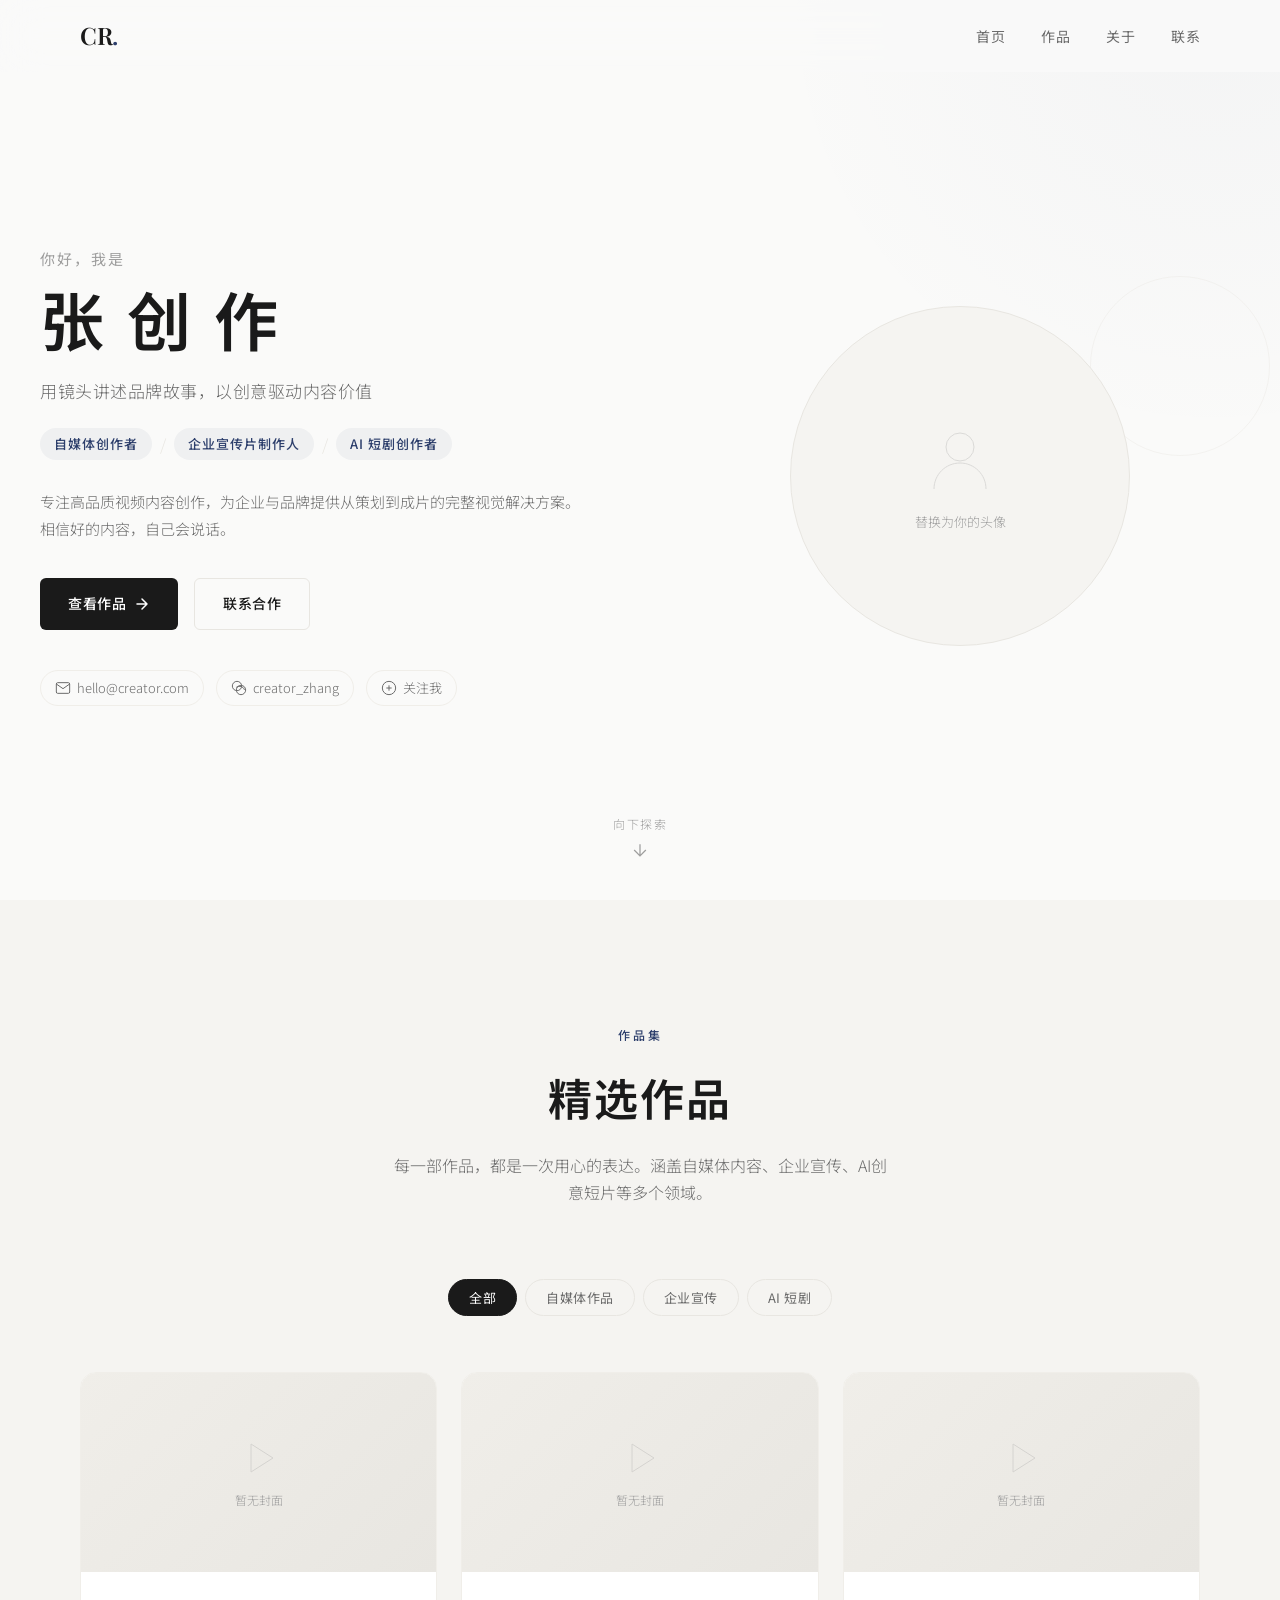
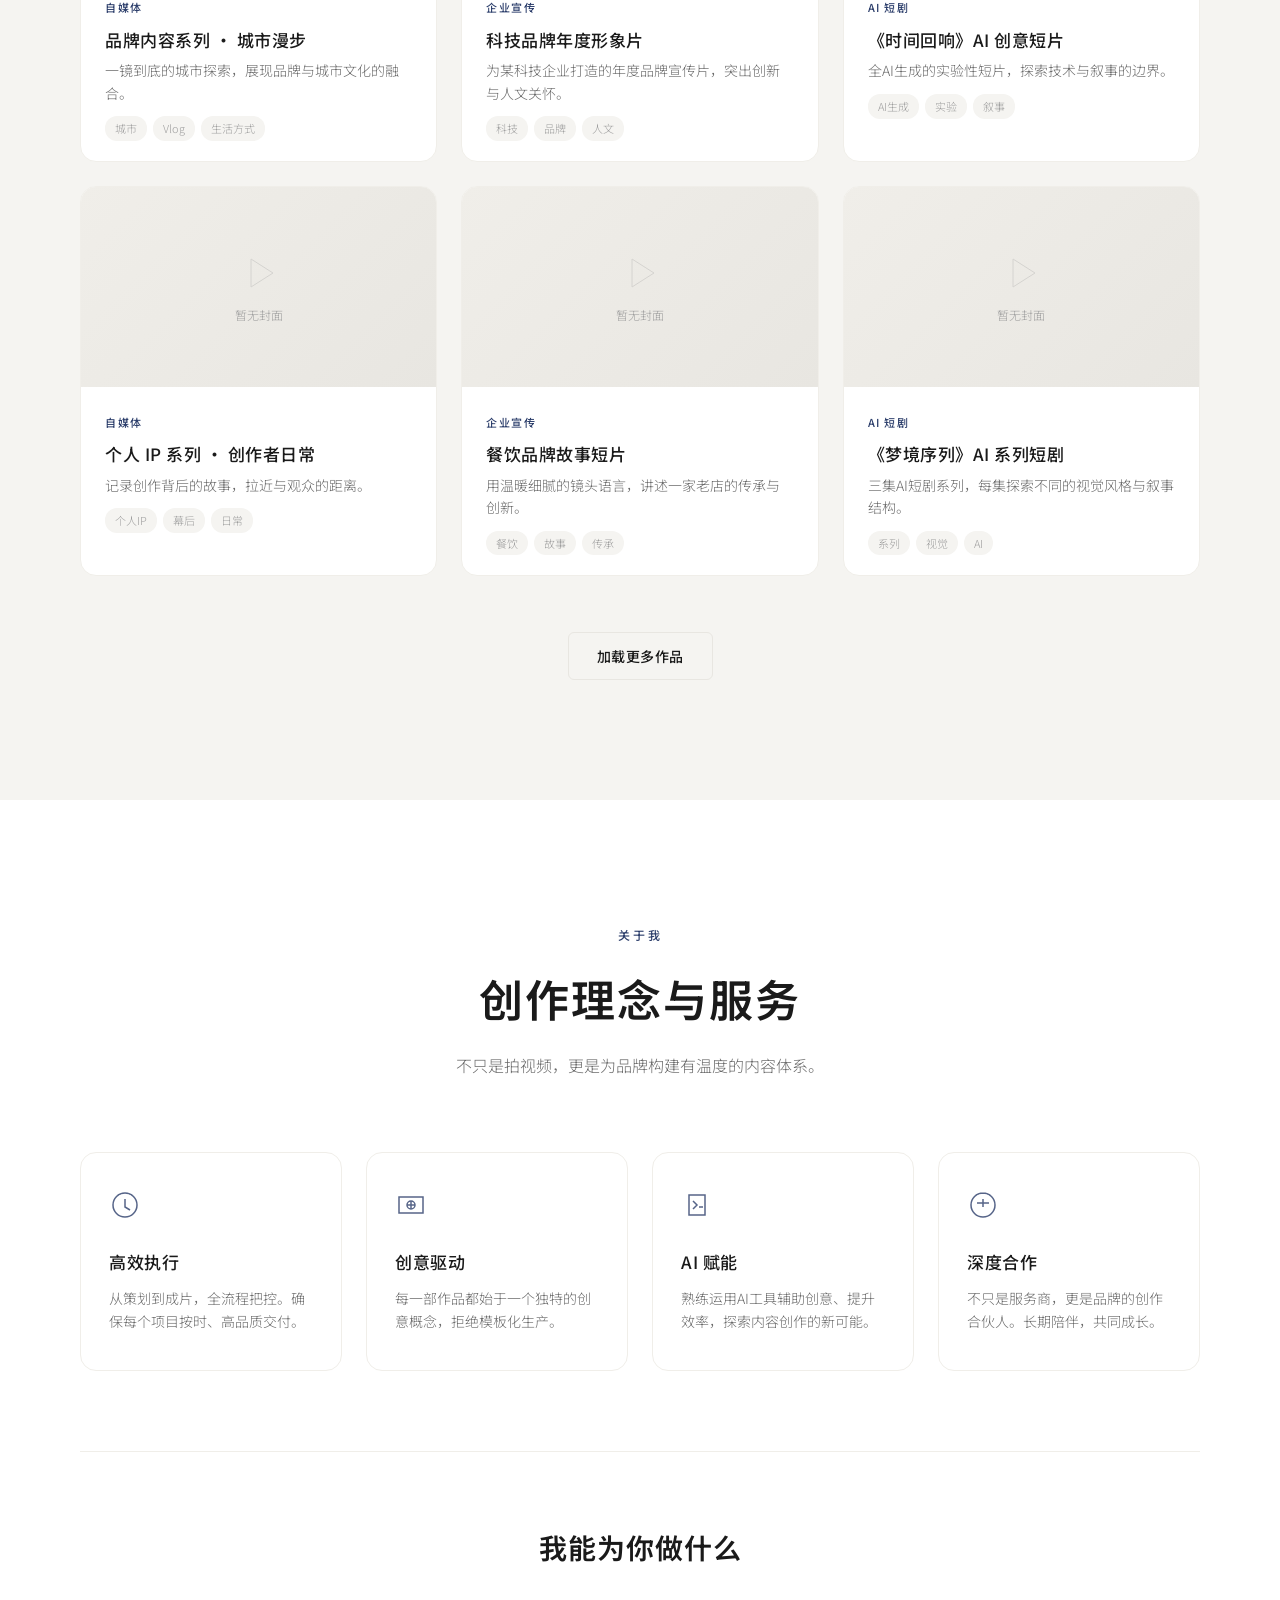
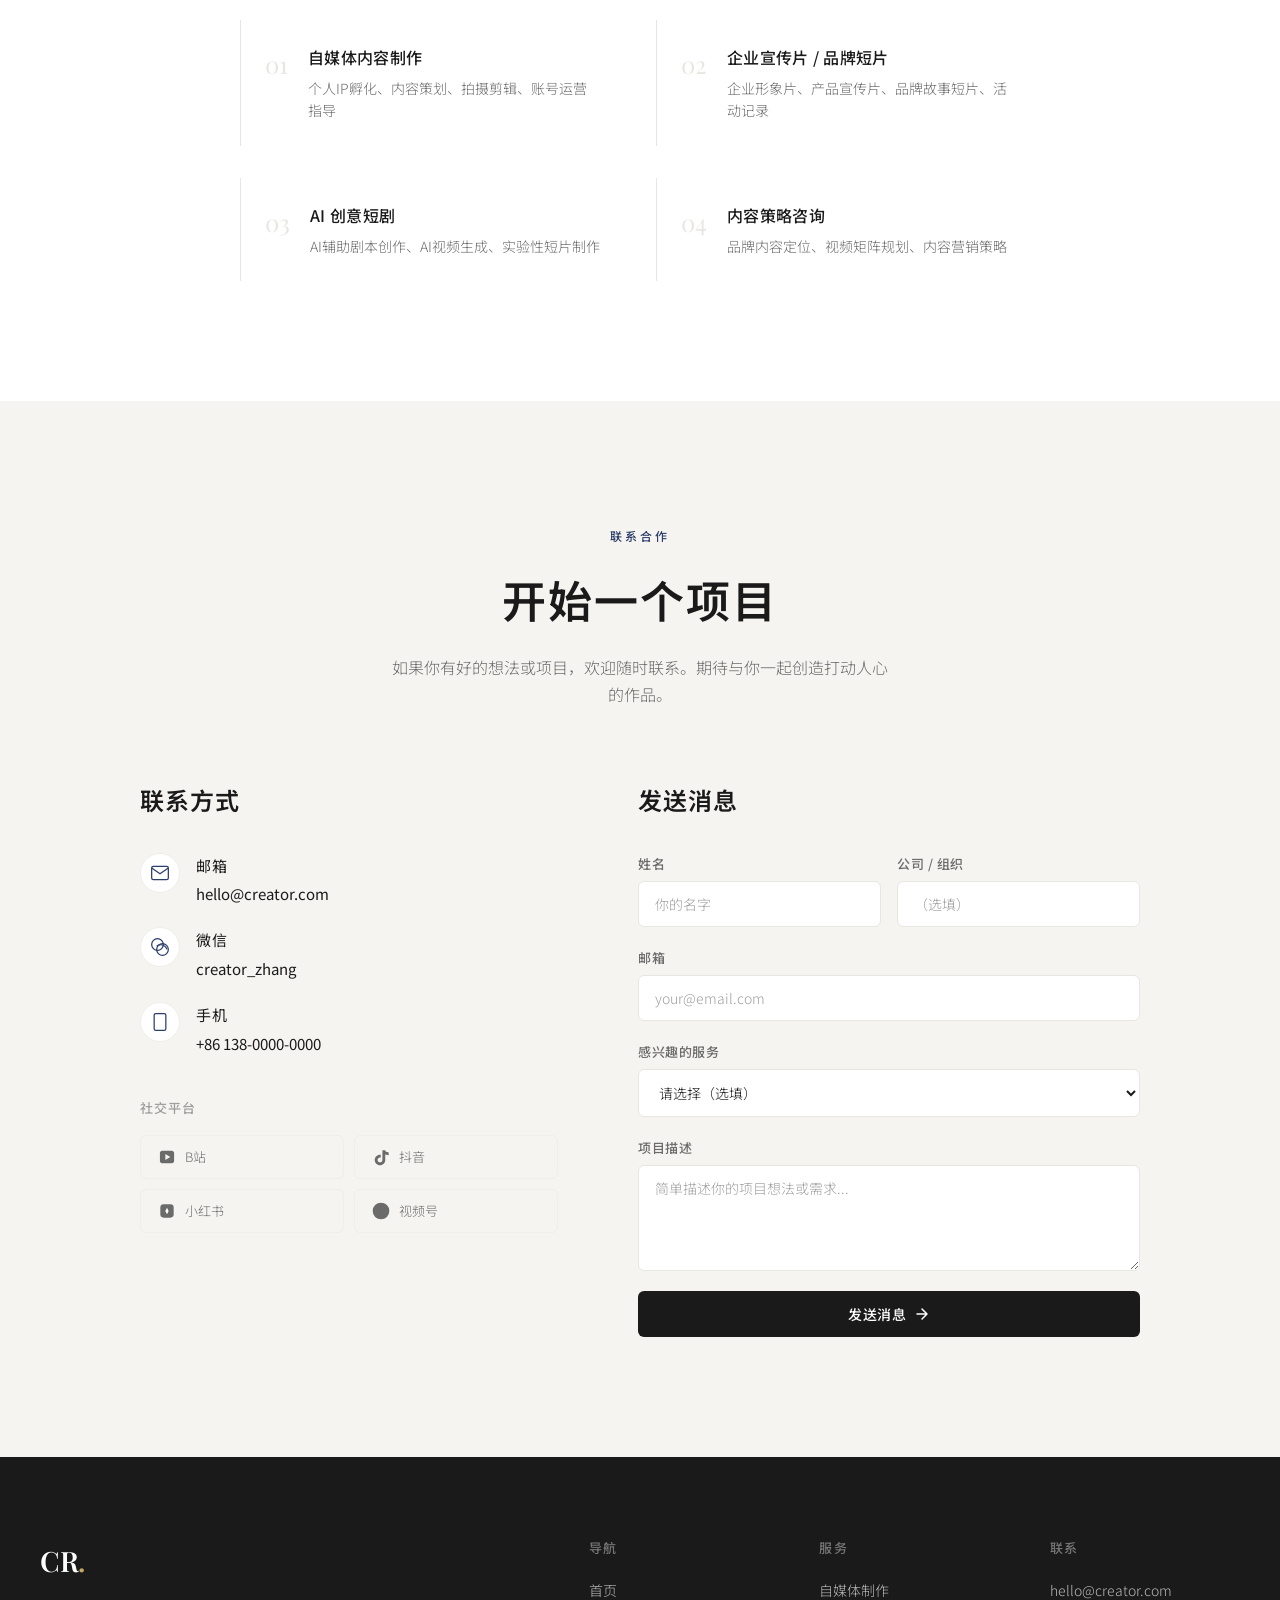
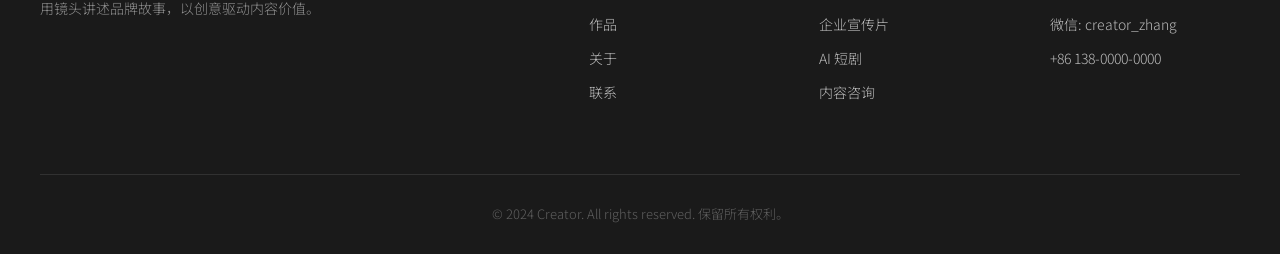
==== index.html @ 171629dc "🎬 个人作品展示网站 - 初始版本" ====
<!DOCTYPE html>
<html lang="zh-CN">
<head>
    <meta charset="UTF-8">
    <meta name="viewport" content="width=device-width, initial-scale=1.0">
    <meta name="description" content="个人作品展示 - 自媒体创作者 | 视频内容制作人 | AI短剧创作者">
    <title>创作者 | 个人作品集</title>
    <link rel="stylesheet" href="styles.css">
    <link rel="preconnect" href="https://fonts.googleapis.com">
    <link rel="preconnect" href="https://fonts.gstatic.com" crossorigin>
    <link href="https://fonts.googleapis.com/css2?family=Noto+Sans+SC:wght@300;400;500;700&family=Playfair+Display:ital,wght@0,400;0,600;1,400&display=swap" rel="stylesheet">
</head>
<body>
    <!-- 导航栏 -->
    <nav class="nav" id="nav">
        <div class="nav-container">
            <a href="#home" class="nav-logo">CR<span class="nav-logo-dot">.</span></a>
            <ul class="nav-links">
                <li><a href="#home" class="nav-link">首页</a></li>
                <li><a href="#works" class="nav-link">作品</a></li>
                <li><a href="#about" class="nav-link">关于</a></li>
                <li><a href="#contact" class="nav-link">联系</a></li>
            </ul>
            <button class="nav-toggle" id="navToggle" aria-label="菜单">
                <span></span><span></span><span></span>
            </button>
        </div>
    </nav>

    <!-- ========== 1. 首屏 / 个人信息模块 ========== -->
    <section class="hero" id="home">
        <div class="hero-bg"></div>
        <div class="hero-container">
            <div class="hero-content">
                <p class="hero-greeting">你好，我是</p>
                <h1 class="hero-name">张 创 作</h1>
                <p class="hero-tagline">
                    用镜头讲述品牌故事，以创意驱动内容价值
                </p>
                <div class="hero-roles">
                    <span class="hero-role">自媒体创作者</span>
                    <span class="hero-role-divider">/</span>
                    <span class="hero-role">企业宣传片制作人</span>
                    <span class="hero-role-divider">/</span>
                    <span class="hero-role">AI 短剧创作者</span>
                </div>
                <p class="hero-bio">
                    专注高品质视频内容创作，为企业与品牌提供从策划到成片的完整视觉解决方案。<br>
                    相信好的内容，自己会说话。
                </p>
                <div class="hero-actions">
                    <a href="#works" class="btn btn-primary">
                        查看作品
                        <svg class="btn-arrow" width="16" height="16" viewBox="0 0 16 16" fill="none">
                            <path d="M8 3l5 5-5 5M3 8h10" stroke="currentColor" stroke-width="1.5" stroke-linecap="round" stroke-linejoin="round"/>
                        </svg>
                    </a>
                    <a href="#contact" class="btn btn-outline">联系合作</a>
                </div>
                <!-- 快速联系方式 -->
                <div class="hero-contact-quick">
                    <a href="mailto:hello@creator.com" class="contact-chip" title="邮箱">
                        <svg width="16" height="16" viewBox="0 0 24 24" fill="none" stroke="currentColor" stroke-width="1.5"><rect x="2" y="4" width="20" height="16" rx="2"/><path d="M2 6l10 7 10-7"/></svg>
                        hello@creator.com
                    </a>
                    <a href="#" class="contact-chip" title="微信" onclick="return false;">
                        <svg width="16" height="16" viewBox="0 0 24 24" fill="none" stroke="currentColor" stroke-width="1.5"><path d="M8 10.9c3.4-2.3 7.8-1.9 10.6 1 .8.8 1.3 1.8 1.6 2.9"/><circle cx="9" cy="9" r="7"/><circle cx="15" cy="15" r="7"/><path d="M12 6v.01M6 12v.01M12 18v.01"/></svg>
                        creator_zhang
                    </a>
                    <a href="#" class="contact-chip" title="社交平台">
                        <svg width="16" height="16" viewBox="0 0 24 24" fill="none" stroke="currentColor" stroke-width="1.5"><circle cx="12" cy="12" r="10"/><path d="M8 12h8M12 8v8"/></svg>
                        关注我
                    </a>
                </div>
            </div>
            <!-- 头像/形象展示 -->
            <div class="hero-visual">
                <div class="hero-avatar-frame">
                    <div class="hero-avatar-placeholder">
                        <svg width="80" height="80" viewBox="0 0 80 80" fill="none" stroke="currentColor" stroke-width="1" opacity="0.3">
                            <circle cx="40" cy="28" r="14"/>
                            <path d="M14 70c0-14.4 11.6-26 26-26s26 11.6 26 26"/>
                        </svg>
                        <span>替换为你的头像</span>
                    </div>
                </div>
                <div class="hero-accent"></div>
            </div>
        </div>
        <!-- 滚动提示 -->
        <div class="scroll-hint">
            <span>向下探索</span>
            <svg width="20" height="20" viewBox="0 0 24 24" fill="none" stroke="currentColor" stroke-width="1.5">
                <path d="M12 5v14M5 12l7 7 7-7"/>
            </svg>
        </div>
    </section>

    <!-- ========== 2. 作品展示模块 ========== -->
    <section class="works" id="works">
        <div class="section-container">
            <div class="section-header">
                <span class="section-label">作品集</span>
                <h2 class="section-title">精选作品</h2>
                <p class="section-desc">
                    每一部作品，都是一次用心的表达。涵盖自媒体内容、企业宣传、AI创意短片等多个领域。
                </p>
            </div>

            <!-- 分类筛选 -->
            <div class="works-filter">
                <button class="filter-btn active" data-filter="all">全部</button>
                <button class="filter-btn" data-filter="media">自媒体作品</button>
                <button class="filter-btn" data-filter="corporate">企业宣传</button>
                <button class="filter-btn" data-filter="ai">AI 短剧</button>
            </div>

            <!-- 作品网格 - 由 JavaScript 动态渲染 -->
            <div class="works-grid" id="worksGrid">
                <div class="works-loading" id="worksLoading">
                    <p>加载作品中...</p>
                </div>
            </div>

            <!-- 加载更多 -->
            <div class="works-more">
                <button class="btn btn-outline" id="loadMore">加载更多作品</button>
            </div>
        </div>
    </section>

    <!-- ========== 3. 关于我 / 服务能力模块 ========== -->
    <section class="about" id="about">
        <div class="section-container">
            <div class="section-header">
                <span class="section-label">关于我</span>
                <h2 class="section-title">创作理念与服务</h2>
                <p class="section-desc">
                    不只是拍视频，更是为品牌构建有温度的内容体系。
                </p>
            </div>

            <div class="about-grid">
                <!-- 理念卡片 -->
                <div class="about-card">
                    <div class="about-card-icon">
                        <svg width="32" height="32" viewBox="0 0 32 32" fill="none" stroke="currentColor" stroke-width="1.5">
                            <circle cx="16" cy="16" r="12"/>
                            <path d="M16 10v8l5 3"/>
                        </svg>
                    </div>
                    <h3>高效执行</h3>
                    <p>从策划到成片，全流程把控。确保每个项目按时、高品质交付。</p>
                </div>

                <div class="about-card">
                    <div class="about-card-icon">
                        <svg width="32" height="32" viewBox="0 0 32 32" fill="none" stroke="currentColor" stroke-width="1.5">
                            <path d="M4 8h24v16H4z"/>
                            <circle cx="16" cy="16" r="4"/>
                            <path d="M16 12v8M12 16h8"/>
                        </svg>
                    </div>
                    <h3>创意驱动</h3>
                    <p>每一部作品都始于一个独特的创意概念，拒绝模板化生产。</p>
                </div>

                <div class="about-card">
                    <div class="about-card-icon">
                        <svg width="32" height="32" viewBox="0 0 32 32" fill="none" stroke="currentColor" stroke-width="1.5">
                            <path d="M8 6h16v20H8z"/>
                            <path d="M12 12l4 4-4 4M18 18h4"/>
                        </svg>
                    </div>
                    <h3>AI 赋能</h3>
                    <p>熟练运用AI工具辅助创意、提升效率，探索内容创作的新可能。</p>
                </div>

                <div class="about-card">
                    <div class="about-card-icon">
                        <svg width="32" height="32" viewBox="0 0 32 32" fill="none" stroke="currentColor" stroke-width="1.5">
                            <path d="M16 4C9.4 4 4 9.4 4 16s5.4 12 12 12 12-5.4 12-12S22.6 4 16 4z"/>
                            <path d="M16 10v8M10 14h12"/>
                        </svg>
                    </div>
                    <h3>深度合作</h3>
                    <p>不只是服务商，更是品牌的创作合伙人。长期陪伴，共同成长。</p>
                </div>
            </div>

            <!-- 服务项目 -->
            <div class="services">
                <h3 class="services-title">我能为你做什么</h3>
                <div class="services-list">
                    <div class="service-item">
                        <span class="service-num">01</span>
                        <div class="service-content">
                            <h4>自媒体内容制作</h4>
                            <p>个人IP孵化、内容策划、拍摄剪辑、账号运营指导</p>
                        </div>
                    </div>
                    <div class="service-item">
                        <span class="service-num">02</span>
                        <div class="service-content">
                            <h4>企业宣传片 / 品牌短片</h4>
                            <p>企业形象片、产品宣传片、品牌故事短片、活动记录</p>
                        </div>
                    </div>
                    <div class="service-item">
                        <span class="service-num">03</span>
                        <div class="service-content">
                            <h4>AI 创意短剧</h4>
                            <p>AI辅助剧本创作、AI视频生成、实验性短片制作</p>
                        </div>
                    </div>
                    <div class="service-item">
                        <span class="service-num">04</span>
                        <div class="service-content">
                            <h4>内容策略咨询</h4>
                            <p>品牌内容定位、视频矩阵规划、内容营销策略</p>
                        </div>
                    </div>
                </div>
            </div>
        </div>
    </section>

    <!-- ========== 4. 联系与合作模块 ========== -->
    <section class="contact" id="contact">
        <div class="section-container">
            <div class="section-header">
                <span class="section-label">联系合作</span>
                <h2 class="section-title">开始一个项目</h2>
                <p class="section-desc">
                    如果你有好的想法或项目，欢迎随时联系。期待与你一起创造打动人心的作品。
                </p>
            </div>

            <div class="contact-grid">
                <!-- 联系信息 -->
                <div class="contact-info">
                    <h3>联系方式</h3>
                    <div class="contact-list">
                        <div class="contact-item">
                            <div class="contact-item-icon">
                                <svg width="20" height="20" viewBox="0 0 24 24" fill="none" stroke="currentColor" stroke-width="1.5">
                                    <rect x="2" y="4" width="20" height="16" rx="2"/>
                                    <path d="M2 6l10 7 10-7"/>
                                </svg>
                            </div>
                            <div>
                                <span class="contact-item-label">邮箱</span>
                                <a href="mailto:hello@creator.com">hello@creator.com</a>
                            </div>
                        </div>
                        <div class="contact-item">
                            <div class="contact-item-icon">
                                <svg width="20" height="20" viewBox="0 0 24 24" fill="none" stroke="currentColor" stroke-width="1.5">
                                    <path d="M8 10.9c3.4-2.3 7.8-1.9 10.6 1 .8.8 1.3 1.8 1.6 2.9"/>
                                    <circle cx="9" cy="9" r="7"/><circle cx="15" cy="15" r="7"/>
                                    <path d="M12 6v.01M6 12v.01M12 18v.01"/>
                                </svg>
                            </div>
                            <div>
                                <span class="contact-item-label">微信</span>
                                <span>creator_zhang</span>
                            </div>
                        </div>
                        <div class="contact-item">
                            <div class="contact-item-icon">
                                <svg width="20" height="20" viewBox="0 0 24 24" fill="none" stroke="currentColor" stroke-width="1.5">
                                    <rect x="5" y="2" width="14" height="20" rx="2"/>
                                    <path d="M12 18h.01"/>
                                </svg>
                            </div>
                            <div>
                                <span class="contact-item-label">手机</span>
                                <span>+86 138-0000-0000</span>
                            </div>
                        </div>
                    </div>

                    <!-- 社交媒体 -->
                    <div class="social-links">
                        <h4>社交平台</h4>
                        <div class="social-grid">
                            <a href="#" class="social-link" title="B站">
                                <svg width="20" height="20" viewBox="0 0 24 24" fill="currentColor"><path d="M17.8 4.5c1.5 0 2.7 1.2 2.7 2.7v9.6c0 1.5-1.2 2.7-2.7 2.7H6.2c-1.5 0-2.7-1.2-2.7-2.7V7.2c0-1.5 1.2-2.7 2.7-2.7h11.6zM10 8.5v7l6-3.5-6-3.5z"/></svg>
                                B站
                            </a>
                            <a href="#" class="social-link" title="抖音">
                                <svg width="20" height="20" viewBox="0 0 24 24" fill="currentColor"><path d="M19.6 6.1c-1.3 0-2.4-1-2.6-2.3h-3.3v11.7c0 1.6-1.3 2.9-2.9 2.9s-2.9-1.3-2.9-2.9 1.3-2.9 2.9-2.9c.3 0 .6 0 .9.1v-3.4c-.3 0-.6-.1-.9-.1-3.5 0-6.3 2.8-6.3 6.3s2.8 6.3 6.3 6.3 6.3-2.8 6.3-6.3V8.6c1.2.8 2.6 1.3 4.1 1.3V6.7c-.6 0-1.1-.2-1.6-.6z"/></svg>
                                抖音
                            </a>
                            <a href="#" class="social-link" title="小红书">
                                <svg width="20" height="20" viewBox="0 0 24 24" fill="currentColor"><rect x="4" y="4" width="16" height="16" rx="4"/><path d="M12 8l2 4-2 4-2-4z" fill="white"/></svg>
                                小红书
                            </a>
                            <a href="#" class="social-link" title="视频号">
                                <svg width="20" height="20" viewBox="0 0 24 24" fill="currentColor"><circle cx="12" cy="12" r="10"/><polygon points="10,8 16,12 10,16"/></svg>
                                视频号
                            </a>
                        </div>
                    </div>
                </div>

                <!-- 联系表单 -->
                <div class="contact-form-wrapper">
                    <h3>发送消息</h3>
                    <form class="contact-form" id="contactForm">
                        <div class="form-row">
                            <div class="form-group">
                                <label for="name">姓名</label>
                                <input type="text" id="name" placeholder="你的名字" required>
                            </div>
                            <div class="form-group">
                                <label for="company">公司 / 组织</label>
                                <input type="text" id="company" placeholder="（选填）">
                            </div>
                        </div>
                        <div class="form-group">
                            <label for="email">邮箱</label>
                            <input type="email" id="email" placeholder="your@email.com" required>
                        </div>
                        <div class="form-group">
                            <label for="service">感兴趣的服务</label>
                            <select id="service">
                                <option value="">请选择（选填）</option>
                                <option value="media">自媒体内容制作</option>
                                <option value="corporate">企业宣传片</option>
                                <option value="ai">AI 短剧创作</option>
                                <option value="consulting">内容策略咨询</option>
                                <option value="other">其他合作</option>
                            </select>
                        </div>
                        <div class="form-group">
                            <label for="message">项目描述</label>
                            <textarea id="message" rows="4" placeholder="简单描述你的项目想法或需求..." required></textarea>
                        </div>
                        <button type="submit" class="btn btn-primary btn-full">
                            发送消息
                            <svg width="16" height="16" viewBox="0 0 16 16" fill="none">
                                <path d="M8 3l5 5-5 5M3 8h10" stroke="currentColor" stroke-width="1.5" stroke-linecap="round" stroke-linejoin="round"/>
                            </svg>
                        </button>
                    </form>
                    <div class="form-success" id="formSuccess">
                        <svg width="48" height="48" viewBox="0 0 48 48" fill="none" stroke="currentColor" stroke-width="1.5">
                            <circle cx="24" cy="24" r="20"/>
                            <path d="M16 24l6 6 10-10"/>
                        </svg>
                        <h4>消息已发送</h4>
                        <p>感谢你的联系，我会尽快回复。</p>
                    </div>
                </div>
            </div>
        </div>
    </section>

    <!-- ========== 页脚 ========== -->
    <footer class="footer">
        <div class="footer-container">
            <div class="footer-brand">
                <a href="#home" class="footer-logo">CR<span>.</span></a>
                <p>用镜头讲述品牌故事，以创意驱动内容价值。</p>
            </div>
            <div class="footer-links">
                <div class="footer-col">
                    <h4>导航</h4>
                    <a href="#home">首页</a>
                    <a href="#works">作品</a>
                    <a href="#about">关于</a>
                    <a href="#contact">联系</a>
                </div>
                <div class="footer-col">
                    <h4>服务</h4>
                    <a href="#about">自媒体制作</a>
                    <a href="#about">企业宣传片</a>
                    <a href="#about">AI 短剧</a>
                    <a href="#about">内容咨询</a>
                </div>
                <div class="footer-col">
                    <h4>联系</h4>
                    <a href="mailto:hello@creator.com">hello@creator.com</a>
                    <span>微信: creator_zhang</span>
                    <span>+86 138-0000-0000</span>
                </div>
            </div>
        </div>
        <div class="footer-bottom">
            <p>&copy; 2024 Creator. All rights reserved. 保留所有权利。</p>
        </div>
    </footer>

    <!-- 视频播放模态窗口 -->
    <div class="video-modal" id="videoModal">
        <div class="video-modal-backdrop"></div>
        <div class="video-modal-content">
            <button class="video-modal-close" id="videoModalClose" aria-label="关闭">
                <svg width="24" height="24" viewBox="0 0 24 24" fill="none" stroke="currentColor" stroke-width="1.5">
                    <path d="M18 6L6 18M6 6l12 12"/>
                </svg>
            </button>
            <div class="video-modal-wrapper" id="videoModalWrapper">
                <!-- 视频播放器将动态插入此处 -->
            </div>
        </div>
    </div>

    <!-- 作品数据（静态部署时使用，本地开发时 API 优先） -->
    <script src="works-data.js"></script>
    <script src="script.js"></script>
</body>
</html>
---- styles.css ----
/* ============================================
   个人作品展示网站 - 样式表
   设计方向：简约 · 高级 · 现代 · 专业
   ============================================ */

/* ---------- CSS 变量 ---------- */
:root {
    --color-bg: #fafaf9;
    --color-bg-alt: #f5f4f1;
    --color-surface: #ffffff;
    --color-text: #1a1a1a;
    --color-text-secondary: #6b6b6b;
    --color-text-muted: #9e9e9e;
    --color-border: #e8e6e1;
    --color-border-light: #f0eee9;
    --color-accent: #2c3e6b;
    --color-accent-light: #4a6491;
    --color-gold: #c4a962;
    --color-gold-light: #d4c08c;
    --color-muted-blue: #7a8fa6;
    --color-muted-green: #8a9e8a;

    --font-sans: 'Noto Sans SC', -apple-system, BlinkMacSystemFont, 'Segoe UI', sans-serif;
    --font-display: 'Playfair Display', 'Noto Sans SC', Georgia, serif;

    --max-width: 1200px;
    --nav-height: 72px;

    --shadow-sm: 0 1px 2px rgba(0,0,0,0.04);
    --shadow-md: 0 4px 20px rgba(0,0,0,0.06);
    --shadow-lg: 0 10px 40px rgba(0,0,0,0.08);

    --radius-sm: 6px;
    --radius-md: 10px;
    --radius-lg: 16px;
    --radius-xl: 24px;

    --transition: 0.3s cubic-bezier(0.25, 0.1, 0.25, 1);
    --transition-smooth: 0.5s cubic-bezier(0.22, 0.61, 0.36, 1);
}

/* ---------- Reset ---------- */
*, *::before, *::after {
    margin: 0;
    padding: 0;
    box-sizing: border-box;
}

html {
    scroll-behavior: smooth;
    scroll-padding-top: var(--nav-height);
    -webkit-font-smoothing: antialiased;
    -moz-osx-font-smoothing: grayscale;
}

body {
    font-family: var(--font-sans);
    font-weight: 300;
    font-size: 16px;
    line-height: 1.7;
    color: var(--color-text);
    background: var(--color-bg);
    overflow-x: hidden;
}

a {
    text-decoration: none;
    color: inherit;
    transition: color var(--transition);
}

img {
    max-width: 100%;
    display: block;
}

ul {
    list-style: none;
}

/* ---------- 导航栏 ---------- */
.nav {
    position: fixed;
    top: 0;
    left: 0;
    right: 0;
    z-index: 1000;
    height: var(--nav-height);
    background: rgba(250, 250, 249, 0.85);
    backdrop-filter: blur(20px);
    -webkit-backdrop-filter: blur(20px);
    border-bottom: 1px solid transparent;
    transition: all var(--transition-smooth);
}

.nav.scrolled {
    border-bottom-color: var(--color-border);
    background: rgba(250, 250, 249, 0.95);
    box-shadow: var(--shadow-sm);
}

.nav-container {
    max-width: var(--max-width);
    margin: 0 auto;
    padding: 0 40px;
    height: 100%;
    display: flex;
    align-items: center;
    justify-content: space-between;
}

.nav-logo {
    font-family: var(--font-display);
    font-size: 24px;
    font-weight: 600;
    letter-spacing: -0.5px;
    color: var(--color-text);
}

.nav-logo-dot {
    color: var(--color-accent);
}

.nav-links {
    display: flex;
    gap: 36px;
}

.nav-link {
    font-size: 14px;
    font-weight: 400;
    color: var(--color-text-secondary);
    letter-spacing: 0.5px;
    position: relative;
    padding: 4px 0;
}

.nav-link::after {
    content: '';
    position: absolute;
    bottom: -2px;
    left: 0;
    width: 0;
    height: 1px;
    background: var(--color-text);
    transition: width var(--transition);
}

.nav-link:hover {
    color: var(--color-text);
}

.nav-link:hover::after {
    width: 100%;
}

/* 移动端菜单按钮 */
.nav-toggle {
    display: none;
    flex-direction: column;
    gap: 5px;
    background: none;
    border: none;
    cursor: pointer;
    padding: 4px;
    z-index: 1001;
}

.nav-toggle span {
    display: block;
    width: 24px;
    height: 1.5px;
    background: var(--color-text);
    transition: all var(--transition);
}

.nav-toggle.active span:nth-child(1) {
    transform: rotate(45deg) translate(5px, 5px);
}

.nav-toggle.active span:nth-child(2) {
    opacity: 0;
}

.nav-toggle.active span:nth-child(3) {
    transform: rotate(-45deg) translate(5px, -5px);
}

/* ---------- 首屏 Hero ---------- */
.hero {
    min-height: 100vh;
    display: flex;
    align-items: center;
    position: relative;
    overflow: hidden;
    padding: calc(var(--nav-height) + 40px) 40px 60px;
}

.hero-bg {
    position: absolute;
    top: -50%;
    right: -30%;
    width: 900px;
    height: 900px;
    border-radius: 50%;
    background: radial-gradient(circle, rgba(44, 62, 107, 0.03) 0%, transparent 70%);
    pointer-events: none;
}

.hero-container {
    max-width: var(--max-width);
    margin: 0 auto;
    width: 100%;
    display: grid;
    grid-template-columns: 1fr 1fr;
    gap: 80px;
    align-items: center;
}

.hero-content {
    max-width: 560px;
}

.hero-greeting {
    font-size: 15px;
    font-weight: 400;
    color: var(--color-text-muted);
    letter-spacing: 2px;
    margin-bottom: 12px;
    text-transform: uppercase;
}

.hero-name {
    font-family: var(--font-display);
    font-size: clamp(42px, 6vw, 64px);
    font-weight: 600;
    letter-spacing: 4px;
    line-height: 1.15;
    margin-bottom: 20px;
    color: var(--color-text);
}

.hero-tagline {
    font-size: 17px;
    font-weight: 300;
    color: var(--color-text-secondary);
    line-height: 1.6;
    margin-bottom: 24px;
    letter-spacing: 0.5px;
}

.hero-roles {
    display: flex;
    flex-wrap: wrap;
    align-items: center;
    gap: 8px;
    margin-bottom: 28px;
}

.hero-role {
    font-size: 13px;
    font-weight: 500;
    color: var(--color-accent);
    letter-spacing: 1px;
    padding: 5px 14px;
    background: rgba(44, 62, 107, 0.05);
    border-radius: 20px;
}

.hero-role-divider {
    color: var(--color-border);
    font-weight: 300;
}

.hero-bio {
    font-size: 15px;
    color: var(--color-text-secondary);
    line-height: 1.8;
    margin-bottom: 36px;
    font-weight: 300;
}

.hero-actions {
    display: flex;
    gap: 16px;
    flex-wrap: wrap;
    margin-bottom: 40px;
}

/* 按钮 */
.btn {
    display: inline-flex;
    align-items: center;
    gap: 8px;
    padding: 13px 28px;
    font-size: 14px;
    font-weight: 500;
    letter-spacing: 0.5px;
    border-radius: var(--radius-sm);
    transition: all var(--transition);
    cursor: pointer;
    border: none;
    font-family: var(--font-sans);
}

.btn-primary {
    background: var(--color-text);
    color: #fff;
}

.btn-primary:hover {
    background: var(--color-accent);
    transform: translateY(-1px);
    box-shadow: var(--shadow-md);
}

.btn-arrow {
    transition: transform var(--transition);
}

.btn-primary:hover .btn-arrow {
    transform: translateX(4px);
}

.btn-outline {
    background: transparent;
    color: var(--color-text);
    border: 1px solid var(--color-border);
}

.btn-outline:hover {
    border-color: var(--color-text);
    background: var(--color-text);
    color: #fff;
}

.btn-full {
    width: 100%;
    justify-content: center;
}

/* 快速联系 */
.hero-contact-quick {
    display: flex;
    flex-wrap: wrap;
    gap: 12px;
}

.contact-chip {
    display: inline-flex;
    align-items: center;
    gap: 6px;
    font-size: 13px;
    color: var(--color-text-secondary);
    padding: 6px 14px;
    border: 1px solid var(--color-border-light);
    border-radius: 20px;
    transition: all var(--transition);
}

.contact-chip:hover {
    border-color: var(--color-text-secondary);
    color: var(--color-text);
    background: var(--color-surface);
    box-shadow: var(--shadow-sm);
}

/* 头像区域 */
.hero-visual {
    display: flex;
    align-items: center;
    justify-content: center;
    position: relative;
}

.hero-avatar-frame {
    width: clamp(260px, 30vw, 340px);
    height: clamp(260px, 30vw, 340px);
    border-radius: 50%;
    background: var(--color-bg-alt);
    display: flex;
    align-items: center;
    justify-content: center;
    position: relative;
    z-index: 2;
    border: 1px solid var(--color-border);
    overflow: hidden;
}

.hero-avatar-placeholder {
    display: flex;
    flex-direction: column;
    align-items: center;
    gap: 12px;
    color: var(--color-text-muted);
    font-size: 13px;
    text-align: center;
}

.hero-accent {
    position: absolute;
    width: 180px;
    height: 180px;
    border-radius: 50%;
    border: 1px solid var(--color-border);
    top: -30px;
    right: -30px;
    z-index: 1;
    opacity: 0.4;
}

/* 滚动提示 */
.scroll-hint {
    position: absolute;
    bottom: 40px;
    left: 50%;
    transform: translateX(-50%);
    display: flex;
    flex-direction: column;
    align-items: center;
    gap: 6px;
    color: var(--color-text-muted);
    font-size: 12px;
    letter-spacing: 1.5px;
    animation: float 2.5s ease-in-out infinite;
}

@keyframes float {
    0%, 100% { transform: translateX(-50%) translateY(0); }
    50% { transform: translateX(-50%) translateY(8px); }
}

/* ---------- 通用 Section ---------- */
.section-container {
    max-width: var(--max-width);
    margin: 0 auto;
    padding: 120px 40px;
}

.section-header {
    text-align: center;
    margin-bottom: 72px;
}

.section-label {
    display: inline-block;
    font-size: 12px;
    font-weight: 500;
    letter-spacing: 3px;
    text-transform: uppercase;
    color: var(--color-accent);
    margin-bottom: 16px;
}

.section-title {
    font-family: var(--font-display);
    font-size: clamp(32px, 4.5vw, 44px);
    font-weight: 600;
    letter-spacing: 2px;
    margin-bottom: 16px;
    color: var(--color-text);
}

.section-desc {
    font-size: 16px;
    color: var(--color-text-secondary);
    max-width: 500px;
    margin: 0 auto;
    font-weight: 300;
    line-height: 1.7;
}

/* ---------- 作品展示 ---------- */
.works {
    background: var(--color-bg-alt);
}

.works-filter {
    display: flex;
    justify-content: center;
    gap: 8px;
    margin-bottom: 56px;
    flex-wrap: wrap;
}

.filter-btn {
    padding: 8px 20px;
    font-size: 13px;
    font-weight: 400;
    letter-spacing: 0.5px;
    color: var(--color-text-secondary);
    background: transparent;
    border: 1px solid var(--color-border);
    border-radius: 24px;
    cursor: pointer;
    transition: all var(--transition);
    font-family: var(--font-sans);
}

.filter-btn:hover {
    border-color: var(--color-text-secondary);
    color: var(--color-text);
}

.filter-btn.active {
    background: var(--color-text);
    color: #fff;
    border-color: var(--color-text);
}

/* 作品网格 */
.works-grid {
    display: grid;
    grid-template-columns: repeat(3, 1fr);
    gap: 24px;
    margin-bottom: 56px;
}

.works-loading {
    grid-column: 1 / -1;
    text-align: center;
    padding: 60px 0;
    color: var(--color-text-muted);
    font-size: 14px;
}

.work-card {
    background: var(--color-surface);
    border-radius: var(--radius-lg);
    overflow: hidden;
    transition: all var(--transition-smooth);
    border: 1px solid var(--color-border-light);
    opacity: 1;
    transform: scale(1);
}

.work-card.hidden {
    display: none;
}

.work-card:hover {
    transform: translateY(-6px);
    box-shadow: var(--shadow-lg);
    border-color: var(--color-border);
}

.work-card-media {
    position: relative;
    aspect-ratio: 16 / 9;
    background: var(--color-bg-alt);
    overflow: hidden;
    cursor: pointer;
}

.work-card-placeholder {
    width: 100%;
    height: 100%;
    display: flex;
    flex-direction: column;
    align-items: center;
    justify-content: center;
    gap: 8px;
    color: var(--color-text-muted);
    font-size: 12px;
    background: linear-gradient(135deg, #f0eee9 0%, #e8e6e1 100%);
}

.work-card-overlay {
    position: absolute;
    inset: 0;
    background: rgba(0, 0, 0, 0.4);
    display: flex;
    align-items: center;
    justify-content: center;
    opacity: 0;
    transition: opacity var(--transition);
}

.work-card:hover .work-card-overlay {
    opacity: 1;
}

.work-card-play {
    display: inline-flex;
    align-items: center;
    gap: 6px;
    color: #fff;
    font-size: 14px;
    font-weight: 500;
    letter-spacing: 1px;
    padding: 10px 24px;
    border: 1px solid rgba(255, 255, 255, 0.6);
    border-radius: 24px;
}

.work-card-info {
    padding: 20px 24px;
}

.work-card-category {
    font-size: 11px;
    font-weight: 500;
    letter-spacing: 1.5px;
    color: var(--color-accent);
    text-transform: uppercase;
}

.work-card-title {
    font-size: 17px;
    font-weight: 500;
    margin: 8px 0;
    color: var(--color-text);
    letter-spacing: 0.5px;
    line-height: 1.4;
}

.work-card-desc {
    font-size: 14px;
    color: var(--color-text-secondary);
    line-height: 1.6;
    margin-bottom: 12px;
    font-weight: 300;
}

.work-card-tags {
    display: flex;
    gap: 6px;
    flex-wrap: wrap;
}

.work-card-tags span {
    font-size: 11px;
    color: var(--color-text-muted);
    padding: 3px 10px;
    background: var(--color-bg-alt);
    border-radius: 12px;
}

.works-more {
    text-align: center;
}

/* ---------- 关于我 ---------- */
.about {
    background: var(--color-surface);
}

.about-grid {
    display: grid;
    grid-template-columns: repeat(4, 1fr);
    gap: 24px;
    margin-bottom: 80px;
}

.about-card {
    padding: 36px 28px;
    border: 1px solid var(--color-border-light);
    border-radius: var(--radius-lg);
    transition: all var(--transition);
    background: var(--color-surface);
}

.about-card:hover {
    border-color: var(--color-border);
    box-shadow: var(--shadow-md);
    transform: translateY(-2px);
}

.about-card-icon {
    color: var(--color-accent);
    margin-bottom: 20px;
    opacity: 0.8;
}

.about-card h3 {
    font-size: 17px;
    font-weight: 500;
    letter-spacing: 0.5px;
    margin-bottom: 10px;
}

.about-card p {
    font-size: 14px;
    color: var(--color-text-secondary);
    line-height: 1.7;
    font-weight: 300;
}

/* 服务项目 */
.services {
    border-top: 1px solid var(--color-border-light);
    padding-top: 72px;
}

.services-title {
    font-family: var(--font-display);
    font-size: 28px;
    font-weight: 600;
    text-align: center;
    margin-bottom: 48px;
    letter-spacing: 1px;
}

.services-list {
    display: grid;
    grid-template-columns: repeat(2, 1fr);
    gap: 32px;
    max-width: 800px;
    margin: 0 auto;
}

.service-item {
    display: flex;
    gap: 20px;
    padding: 24px;
    border-left: 1px solid var(--color-border);
    transition: all var(--transition);
}

.service-item:hover {
    border-left-color: var(--color-accent);
    background: var(--color-bg-alt);
}

.service-num {
    font-family: var(--font-display);
    font-size: 24px;
    color: var(--color-border);
    flex-shrink: 0;
    transition: color var(--transition);
}

.service-item:hover .service-num {
    color: var(--color-accent);
}

.service-content h4 {
    font-size: 16px;
    font-weight: 500;
    margin-bottom: 6px;
    letter-spacing: 0.3px;
}

.service-content p {
    font-size: 14px;
    color: var(--color-text-secondary);
    line-height: 1.6;
    font-weight: 300;
}

/* ---------- 联系模块 ---------- */
.contact {
    background: var(--color-bg-alt);
}

.contact-grid {
    display: grid;
    grid-template-columns: 1fr 1.2fr;
    gap: 80px;
    max-width: 1000px;
    margin: 0 auto;
}

.contact-info h3,
.contact-form-wrapper h3 {
    font-family: var(--font-display);
    font-size: 24px;
    font-weight: 600;
    margin-bottom: 32px;
    letter-spacing: 1px;
}

.contact-list {
    display: flex;
    flex-direction: column;
    gap: 20px;
    margin-bottom: 40px;
}

.contact-item {
    display: flex;
    gap: 16px;
    align-items: flex-start;
}

.contact-item-icon {
    width: 40px;
    height: 40px;
    border-radius: 50%;
    background: var(--color-surface);
    display: flex;
    align-items: center;
    justify-content: center;
    color: var(--color-accent);
    flex-shrink: 0;
    border: 1px solid var(--color-border-light);
}

.contact-item-label {
    display: block;
    font-size: 12px;
    color: var(--color-text-muted);
    letter-spacing: 1px;
    margin-bottom: 2px;
}

.contact-item a,
.contact-item span {
    font-size: 15px;
    color: var(--color-text);
    font-weight: 400;
}

.contact-item a:hover {
    color: var(--color-accent);
}

/* 社交媒体 */
.social-links h4 {
    font-size: 13px;
    font-weight: 500;
    letter-spacing: 1px;
    color: var(--color-text-muted);
    margin-bottom: 16px;
    text-transform: uppercase;
}

.social-grid {
    display: grid;
    grid-template-columns: repeat(2, 1fr);
    gap: 10px;
}

.social-link {
    display: flex;
    align-items: center;
    gap: 8px;
    padding: 10px 16px;
    font-size: 13px;
    color: var(--color-text-secondary);
    border: 1px solid var(--color-border-light);
    border-radius: var(--radius-sm);
    transition: all var(--transition);
}

.social-link:hover {
    border-color: var(--color-text-secondary);
    color: var(--color-text);
    background: var(--color-surface);
}

/* 表单 */
.contact-form-wrapper {
    position: relative;
}

.contact-form {
    display: flex;
    flex-direction: column;
    gap: 20px;
}

.form-row {
    display: grid;
    grid-template-columns: 1fr 1fr;
    gap: 16px;
}

.form-group {
    display: flex;
    flex-direction: column;
    gap: 6px;
}

.form-group label {
    font-size: 13px;
    font-weight: 500;
    color: var(--color-text-secondary);
    letter-spacing: 0.5px;
}

.form-group input,
.form-group select,
.form-group textarea {
    padding: 12px 16px;
    font-size: 14px;
    font-family: var(--font-sans);
    font-weight: 300;
    border: 1px solid var(--color-border);
    border-radius: var(--radius-sm);
    background: var(--color-surface);
    color: var(--color-text);
    transition: all var(--transition);
    outline: none;
    resize: vertical;
}

.form-group input:focus,
.form-group select:focus,
.form-group textarea:focus {
    border-color: var(--color-text-secondary);
    box-shadow: 0 0 0 3px rgba(0, 0, 0, 0.03);
}

.form-group input::placeholder,
.form-group textarea::placeholder {
    color: var(--color-text-muted);
}

.form-success {
    position: absolute;
    inset: 0;
    display: flex;
    flex-direction: column;
    align-items: center;
    justify-content: center;
    text-align: center;
    background: var(--color-surface);
    border-radius: var(--radius-lg);
    opacity: 0;
    pointer-events: none;
    transition: opacity var(--transition-smooth);
}

.form-success.visible {
    opacity: 1;
    pointer-events: auto;
}

.form-success h4 {
    font-family: var(--font-display);
    font-size: 22px;
    margin: 16px 0 8px;
    letter-spacing: 1px;
}

.form-success p {
    font-size: 14px;
    color: var(--color-text-secondary);
}

/* ---------- 页脚 ---------- */
.footer {
    background: var(--color-text);
    color: #fff;
    padding: 80px 40px 0;
}

.footer-container {
    max-width: var(--max-width);
    margin: 0 auto;
    display: grid;
    grid-template-columns: 1.5fr 2fr;
    gap: 60px;
    padding-bottom: 60px;
    border-bottom: 1px solid rgba(255, 255, 255, 0.1);
}

.footer-logo {
    font-family: var(--font-display);
    font-size: 28px;
    font-weight: 600;
    color: #fff;
    letter-spacing: -0.5px;
}

.footer-logo span {
    color: var(--color-gold);
}

.footer-brand p {
    font-size: 14px;
    color: rgba(255, 255, 255, 0.5);
    margin-top: 12px;
    line-height: 1.7;
    font-weight: 300;
}

.footer-links {
    display: grid;
    grid-template-columns: repeat(3, 1fr);
    gap: 40px;
}

.footer-col h4 {
    font-size: 13px;
    font-weight: 500;
    letter-spacing: 1.5px;
    margin-bottom: 20px;
    color: rgba(255, 255, 255, 0.4);
    text-transform: uppercase;
}

.footer-col a,
.footer-col span {
    display: block;
    font-size: 14px;
    color: rgba(255, 255, 255, 0.7);
    margin-bottom: 10px;
    font-weight: 300;
    transition: color var(--transition);
}

.footer-col a:hover {
    color: #fff;
}

.footer-bottom {
    max-width: var(--max-width);
    margin: 0 auto;
    padding: 28px 0;
    text-align: center;
}

.footer-bottom p {
    font-size: 13px;
    color: rgba(255, 255, 255, 0.3);
    font-weight: 300;
}

/* ---------- 响应式 ---------- */
@media (max-width: 1024px) {
    .hero-container {
        grid-template-columns: 1fr;
        gap: 60px;
        text-align: center;
    }

    .hero-content {
        max-width: 100%;
        order: 2;
    }

    .hero-visual {
        order: 1;
    }

    .hero-avatar-frame {
        width: 200px;
        height: 200px;
    }

    .hero-actions {
        justify-content: center;
    }

    .hero-contact-quick {
        justify-content: center;
    }

    .hero-roles {
        justify-content: center;
    }

    .hero-accent {
        display: none;
    }

    .works-grid {
        grid-template-columns: repeat(2, 1fr);
    }

    .about-grid {
        grid-template-columns: repeat(2, 1fr);
    }

    .contact-grid {
        grid-template-columns: 1fr;
        gap: 60px;
    }
}

@media (max-width: 768px) {
    .nav-container {
        padding: 0 24px;
    }

    .nav-links {
        position: fixed;
        top: 0;
        right: -100%;
        width: 280px;
        height: 100vh;
        background: var(--color-surface);
        flex-direction: column;
        padding: 100px 40px 40px;
        gap: 28px;
        transition: right var(--transition-smooth);
        box-shadow: var(--shadow-lg);
    }

    .nav-links.active {
        right: 0;
    }

    .nav-toggle {
        display: flex;
    }

    .hero {
        padding: calc(var(--nav-height) + 20px) 24px 60px;
    }

    .section-container {
        padding: 80px 24px;
    }

    .works-grid {
        grid-template-columns: 1fr;
        gap: 20px;
    }

    .about-grid {
        grid-template-columns: 1fr;
        gap: 16px;
    }

    .services-list {
        grid-template-columns: 1fr;
        gap: 24px;
    }

    .form-row {
        grid-template-columns: 1fr;
    }

    .footer {
        padding: 60px 24px 0;
    }

    .footer-container {
        grid-template-columns: 1fr;
        gap: 40px;
    }

    .footer-links {
        grid-template-columns: repeat(2, 1fr);
        gap: 30px;
    }
}

@media (max-width: 480px) {
    .hero-name {
        font-size: 36px;
        letter-spacing: 2px;
    }

    .hero-actions {
        flex-direction: column;
        width: 100%;
    }

    .hero-actions .btn {
        width: 100%;
        justify-content: center;
    }

    .social-grid {
        grid-template-columns: 1fr 1fr;
    }

    .footer-links {
        grid-template-columns: 1fr 1fr;
    }
}

/* ---------- 动画 ---------- */
@keyframes fadeInUp {
    from {
        opacity: 0;
        transform: translateY(30px);
    }
    to {
        opacity: 1;
        transform: translateY(0);
    }
}

.fade-in-up {
    animation: fadeInUp 0.8s cubic-bezier(0.22, 0.61, 0.36, 1) forwards;
}

/* 滚动渐入效果 */
.reveal {
    opacity: 0;
    transform: translateY(24px);
    transition: opacity 0.7s cubic-bezier(0.22, 0.61, 0.36, 1),
                transform 0.7s cubic-bezier(0.22, 0.61, 0.36, 1);
}

.reveal.visible {
    opacity: 1;
    transform: translateY(0);
}

/* ---------- 作品封面图 ---------- */
.work-card-cover {
    width: 100%;
    height: 100%;
    object-fit: cover;
    display: block;
}

/* 无封面图时，占位符自动可见 */
.work-card[data-cover=""] .work-card-placeholder,
.work-card:not([data-cover]) .work-card-placeholder {
    display: flex !important;
}

.work-card[data-cover=""] .work-card-cover,
.work-card:not([data-cover]) .work-card-cover {
    display: none;
}

/* ---------- 视频播放模态窗口 ---------- */
.video-modal {
    position: fixed;
    inset: 0;
    z-index: 9999;
    display: flex;
    align-items: center;
    justify-content: center;
    opacity: 0;
    pointer-events: none;
    transition: opacity 0.4s cubic-bezier(0.22, 0.61, 0.36, 1);
}

.video-modal.active {
    opacity: 1;
    pointer-events: auto;
}

.video-modal-backdrop {
    position: absolute;
    inset: 0;
    background: rgba(0, 0, 0, 0.85);
    backdrop-filter: blur(8px);
    -webkit-backdrop-filter: blur(8px);
}

.video-modal-content {
    position: relative;
    width: 90vw;
    max-width: 1100px;
    z-index: 1;
    animation: modalIn 0.4s cubic-bezier(0.22, 0.61, 0.36, 1);
}

@keyframes modalIn {
    from {
        opacity: 0;
        transform: scale(0.95) translateY(20px);
    }
    to {
        opacity: 1;
        transform: scale(1) translateY(0);
    }
}

.video-modal-close {
    position: absolute;
    top: -48px;
    right: 0;
    background: none;
    border: none;
    color: rgba(255, 255, 255, 0.7);
    cursor: pointer;
    padding: 8px;
    transition: color 0.2s;
    z-index: 2;
}

.video-modal-close:hover {
    color: #fff;
}

.video-modal-wrapper {
    aspect-ratio: 16 / 9;
    background: #000;
    border-radius: var(--radius-lg);
    overflow: hidden;
    display: flex;
    align-items: center;
    justify-content: center;
}

.video-modal-wrapper video,
.video-modal-wrapper iframe {
    width: 100%;
    height: 100%;
    border: none;
    outline: none;
}

/* 模态窗口内的加载提示 */
.video-modal-loading {
    color: rgba(255, 255, 255, 0.5);
    font-size: 14px;
    letter-spacing: 1px;
}

/* 移动端适配 */
@media (max-width: 768px) {
    .video-modal-content {
        width: 95vw;
    }

    .video-modal-close {
        top: -40px;
        right: -4px;
    }
}
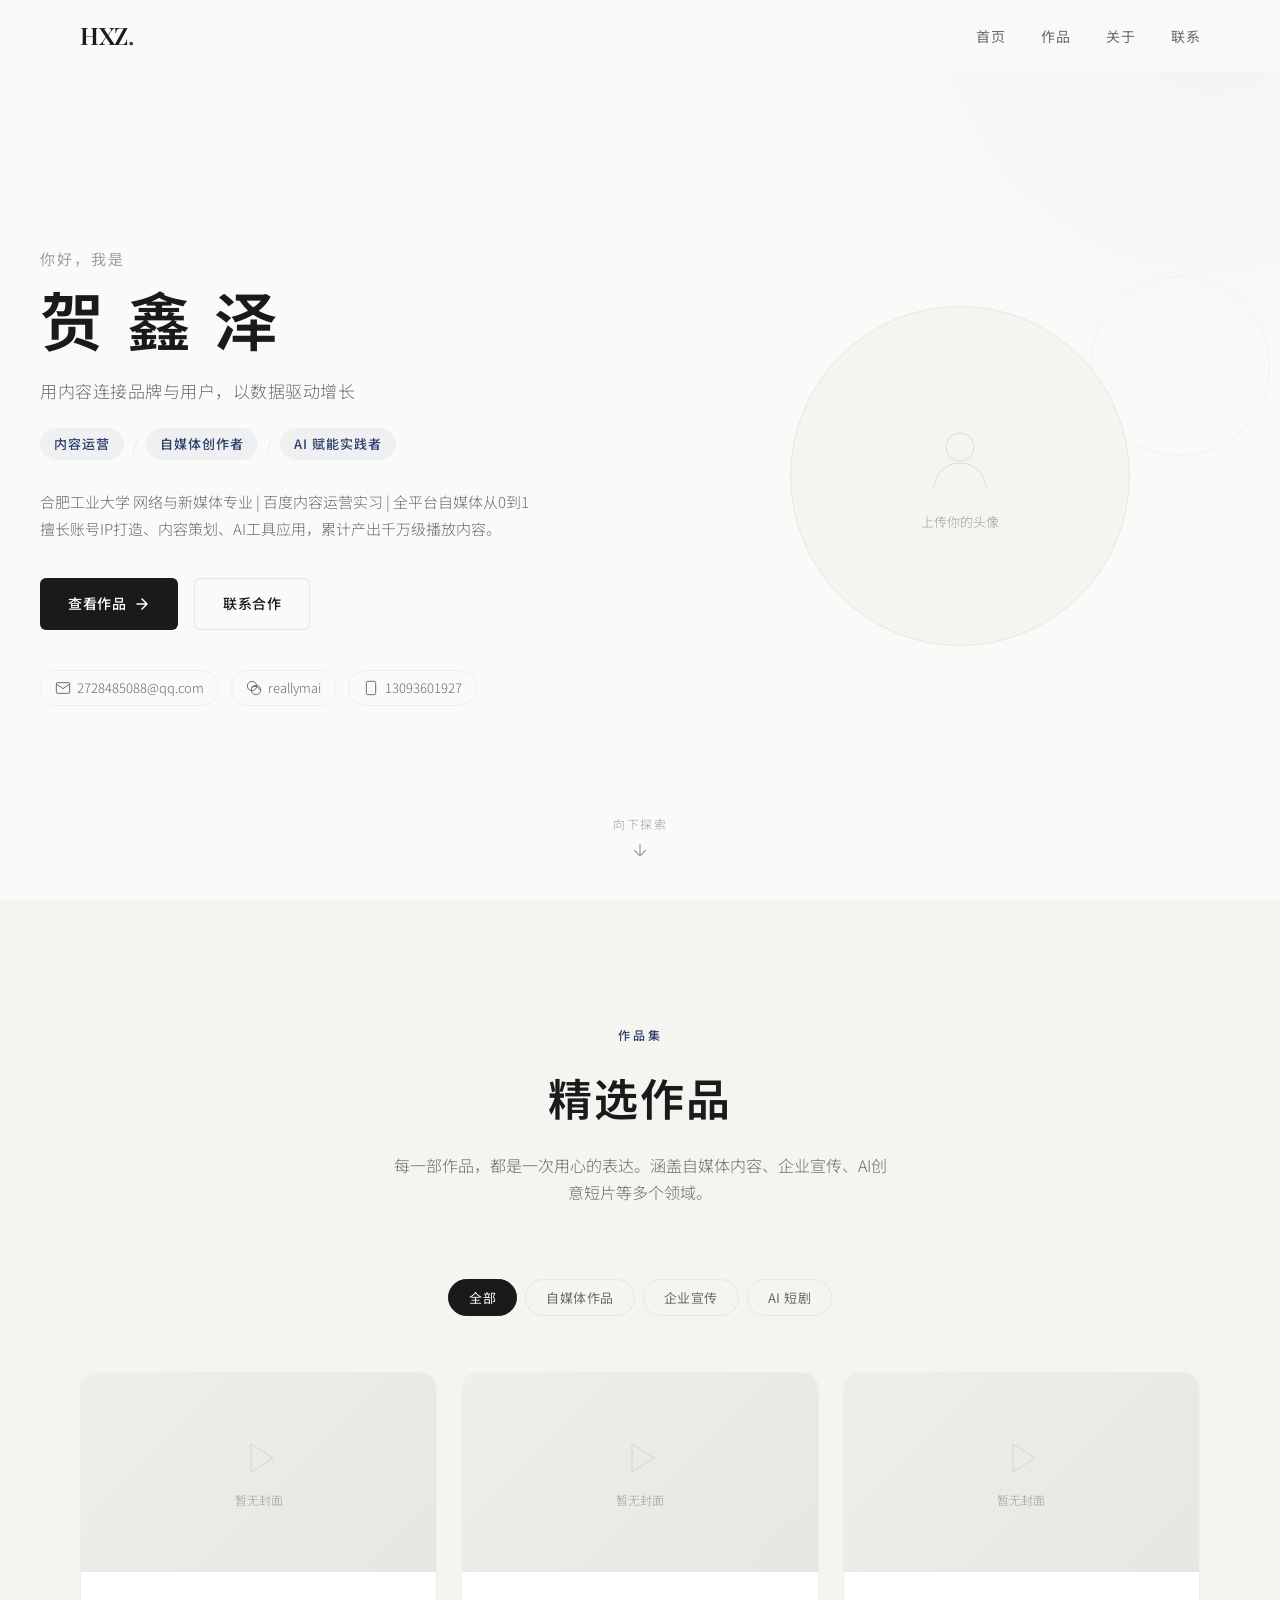
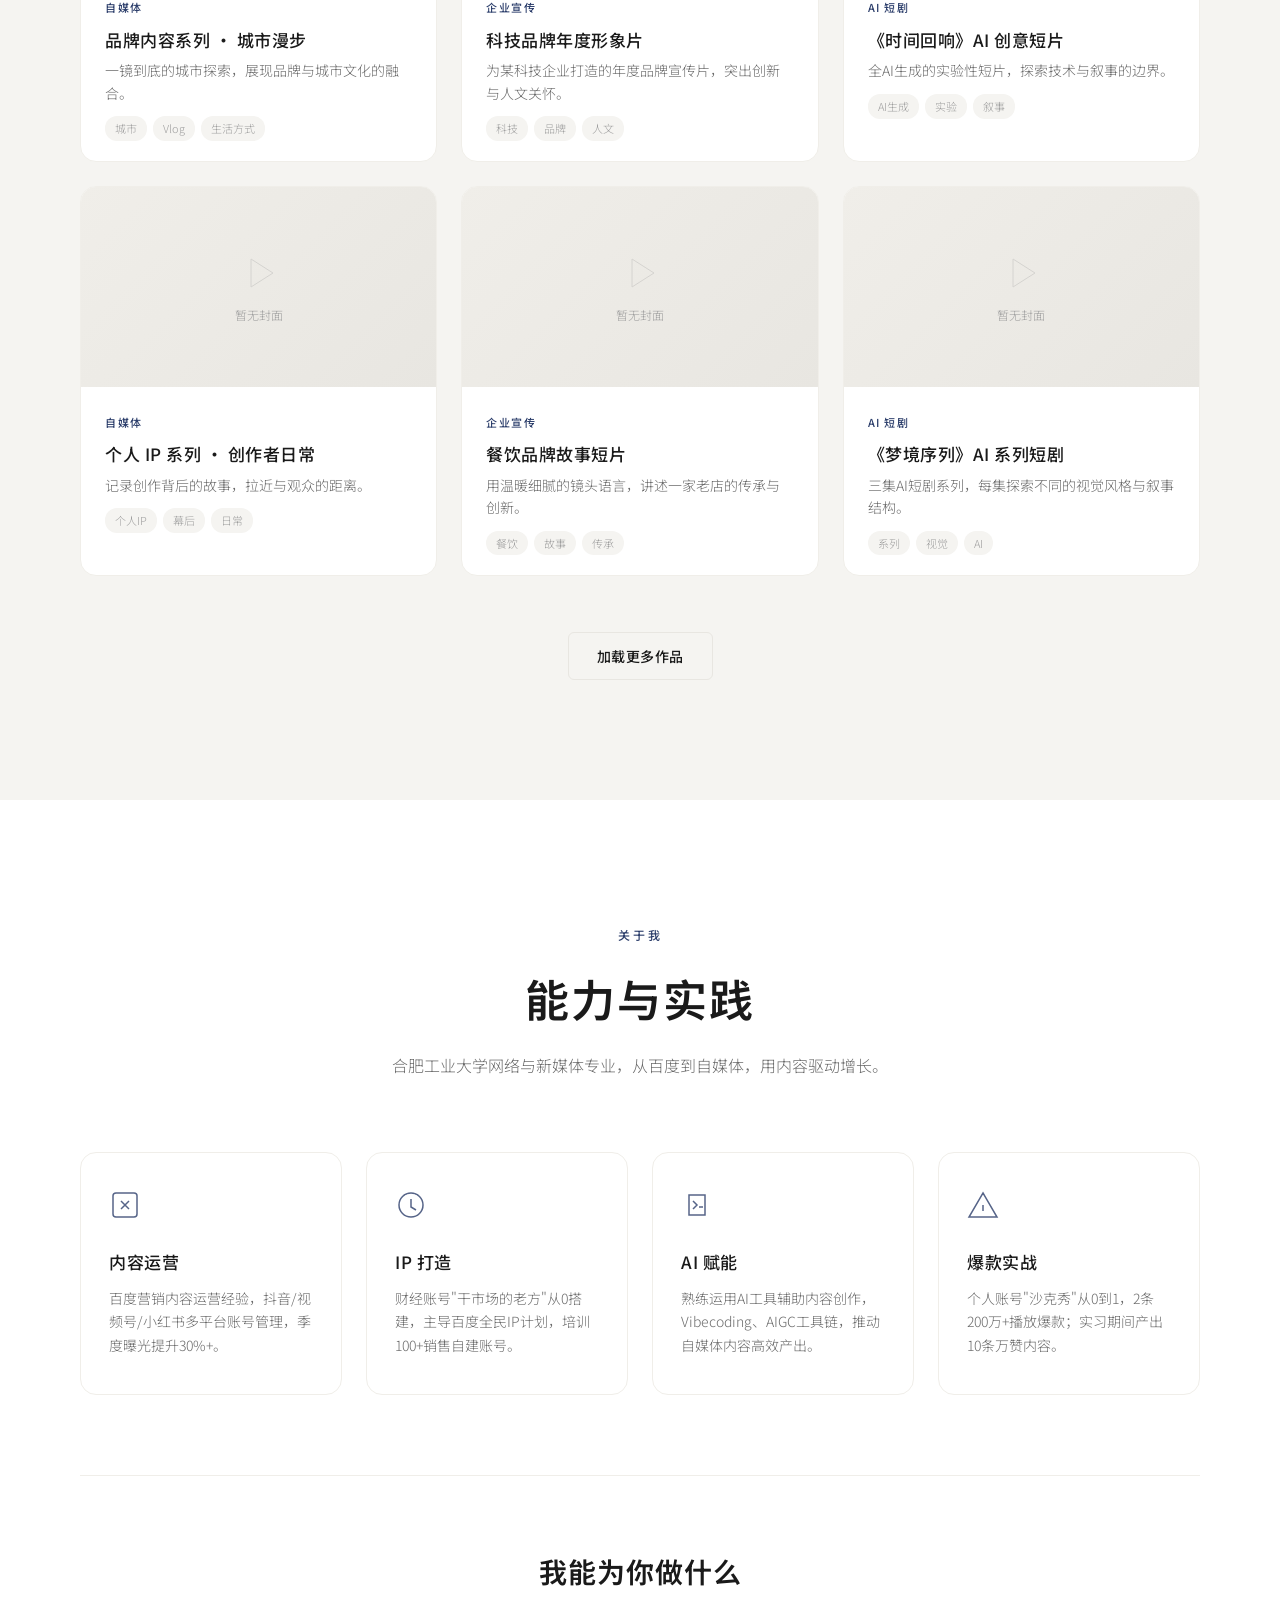
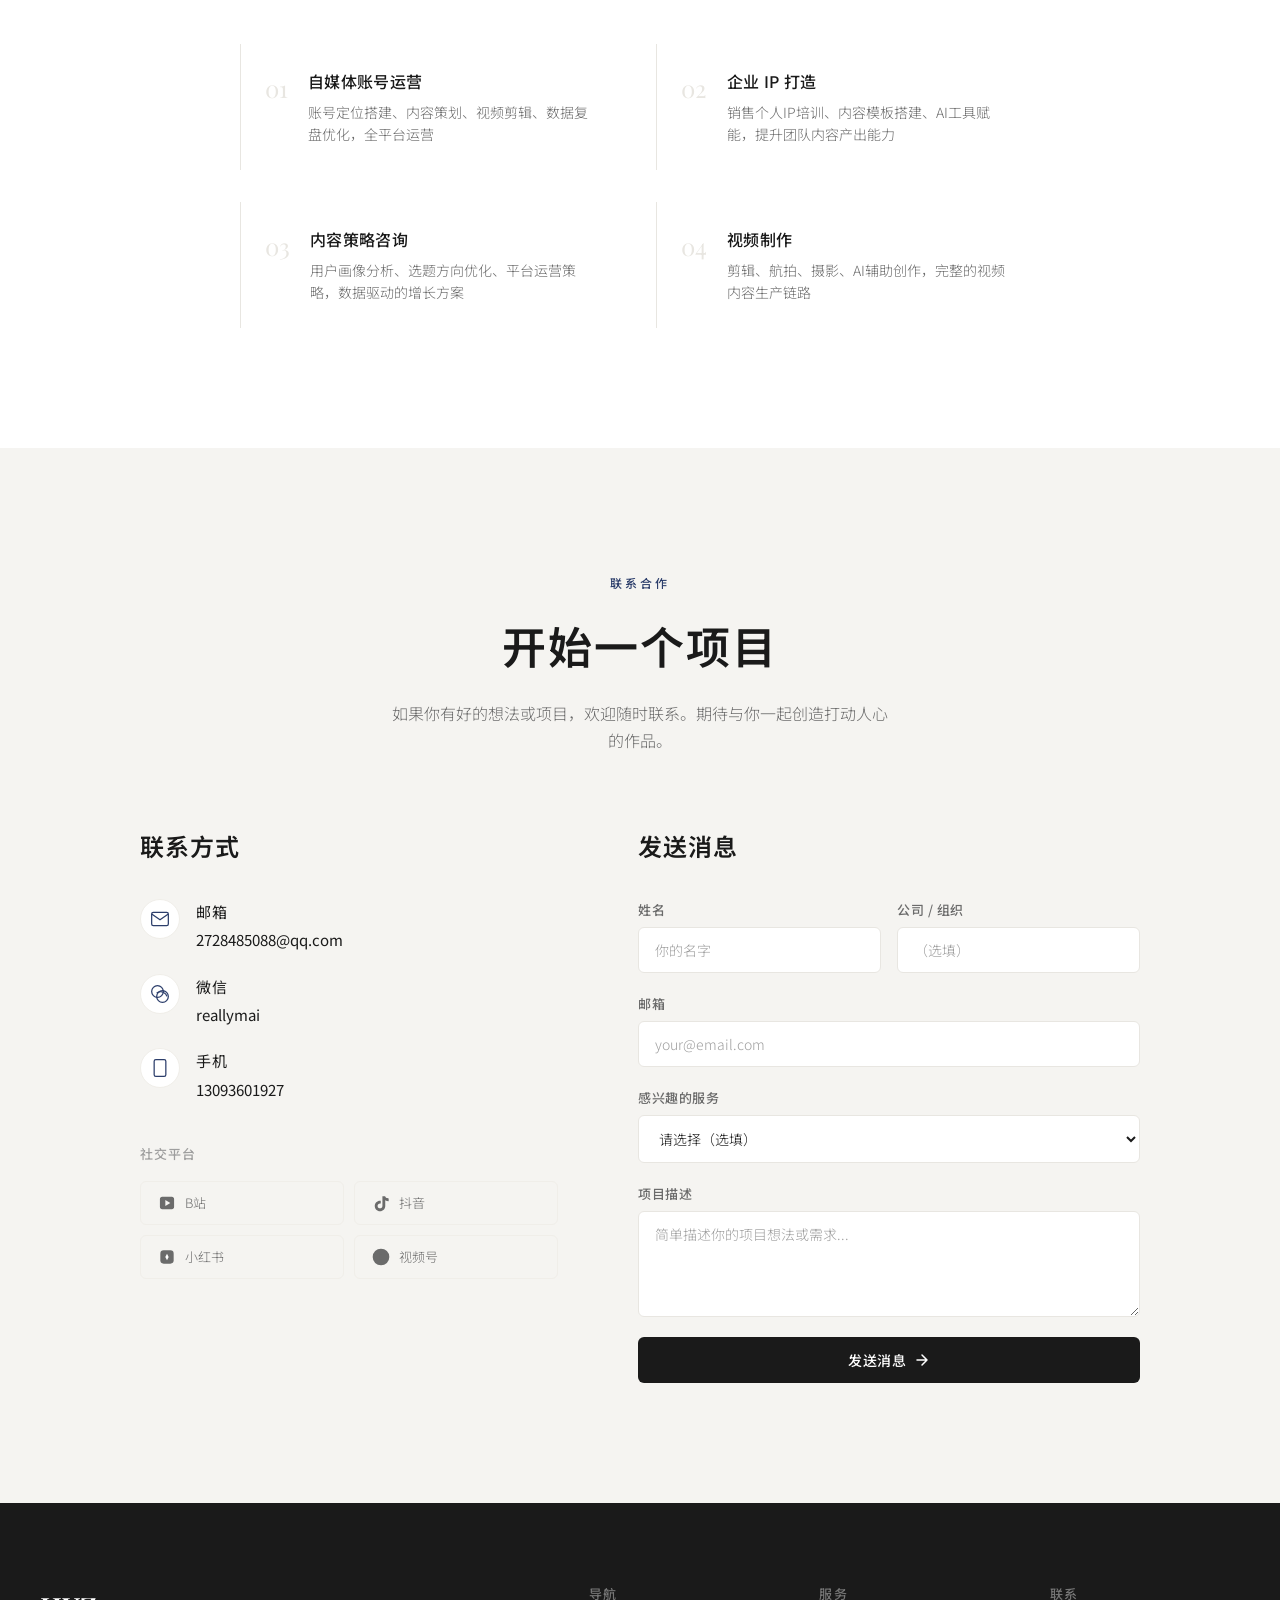
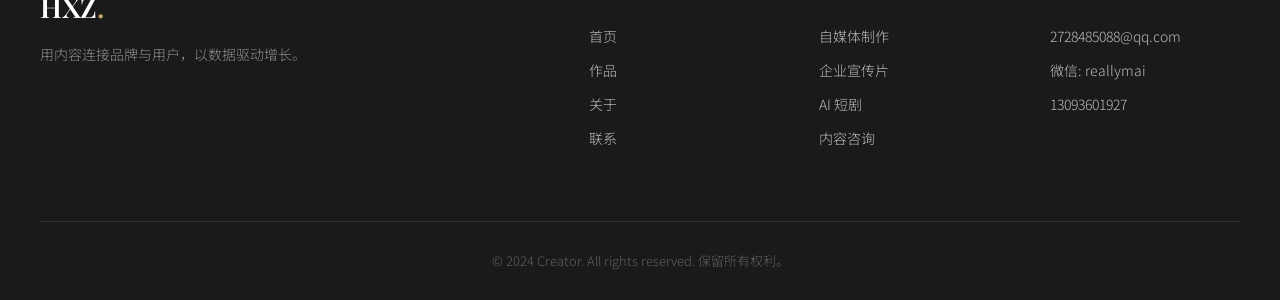
==== commit 7f420273: "🔄 更新个人信息为贺鑫泽" ====
--- a/index.html
+++ b/index.html
@@ -3,8 +3,8 @@
 <head>
     <meta charset="UTF-8">
     <meta name="viewport" content="width=device-width, initial-scale=1.0">
-    <meta name="description" content="个人作品展示 - 自媒体创作者 | 视频内容制作人 | AI短剧创作者">
-    <title>创作者 | 个人作品集</title>
+    <meta name="description" content="贺鑫泽 - 个人作品展示 | 内容运营 | 自媒体创作者 | AI赋能实践者">
+    <title>贺鑫泽 | 个人作品集</title>
     <link rel="stylesheet" href="styles.css">
     <link rel="preconnect" href="https://fonts.googleapis.com">
     <link rel="preconnect" href="https://fonts.gstatic.com" crossorigin>
@@ -14,7 +14,7 @@
     <!-- 导航栏 -->
     <nav class="nav" id="nav">
         <div class="nav-container">
-            <a href="#home" class="nav-logo">CR<span class="nav-logo-dot">.</span></a>
+            <a href="#home" class="nav-logo">HXZ<span class="nav-logo-dot">.</span></a>
             <ul class="nav-links">
                 <li><a href="#home" class="nav-link">首页</a></li>
                 <li><a href="#works" class="nav-link">作品</a></li>
@@ -33,20 +33,20 @@
         <div class="hero-container">
             <div class="hero-content">
                 <p class="hero-greeting">你好，我是</p>
-                <h1 class="hero-name">张 创 作</h1>
+                <h1 class="hero-name">贺 鑫 泽</h1>
                 <p class="hero-tagline">
-                    用镜头讲述品牌故事，以创意驱动内容价值
+                    用内容连接品牌与用户，以数据驱动增长
                 </p>
                 <div class="hero-roles">
+                    <span class="hero-role">内容运营</span>
+                    <span class="hero-role-divider">/</span>
                     <span class="hero-role">自媒体创作者</span>
                     <span class="hero-role-divider">/</span>
-                    <span class="hero-role">企业宣传片制作人</span>
-                    <span class="hero-role-divider">/</span>
-                    <span class="hero-role">AI 短剧创作者</span>
+                    <span class="hero-role">AI 赋能实践者</span>
                 </div>
                 <p class="hero-bio">
-                    专注高品质视频内容创作，为企业与品牌提供从策划到成片的完整视觉解决方案。<br>
-                    相信好的内容，自己会说话。
+                    合肥工业大学 网络与新媒体专业 | 百度内容运营实习 | 全平台自媒体从0到1<br>
+                    擅长账号IP打造、内容策划、AI工具应用，累计产出千万级播放内容。
                 </p>
                 <div class="hero-actions">
                     <a href="#works" class="btn btn-primary">
@@ -59,17 +59,17 @@
                 </div>
                 <!-- 快速联系方式 -->
                 <div class="hero-contact-quick">
-                    <a href="mailto:hello@creator.com" class="contact-chip" title="邮箱">
+                    <a href="mailto:2728485088@qq.com" class="contact-chip" title="邮箱">
                         <svg width="16" height="16" viewBox="0 0 24 24" fill="none" stroke="currentColor" stroke-width="1.5"><rect x="2" y="4" width="20" height="16" rx="2"/><path d="M2 6l10 7 10-7"/></svg>
-                        hello@creator.com
+                        2728485088@qq.com
                     </a>
                     <a href="#" class="contact-chip" title="微信" onclick="return false;">
                         <svg width="16" height="16" viewBox="0 0 24 24" fill="none" stroke="currentColor" stroke-width="1.5"><path d="M8 10.9c3.4-2.3 7.8-1.9 10.6 1 .8.8 1.3 1.8 1.6 2.9"/><circle cx="9" cy="9" r="7"/><circle cx="15" cy="15" r="7"/><path d="M12 6v.01M6 12v.01M12 18v.01"/></svg>
-                        creator_zhang
+                        reallymai
                     </a>
-                    <a href="#" class="contact-chip" title="社交平台">
-                        <svg width="16" height="16" viewBox="0 0 24 24" fill="none" stroke="currentColor" stroke-width="1.5"><circle cx="12" cy="12" r="10"/><path d="M8 12h8M12 8v8"/></svg>
-                        关注我
+                    <a href="tel:13093601927" class="contact-chip" title="手机">
+                        <svg width="16" height="16" viewBox="0 0 24 24" fill="none" stroke="currentColor" stroke-width="1.5"><rect x="5" y="2" width="14" height="20" rx="2"/><path d="M12 18h.01"/></svg>
+                        13093601927
                     </a>
                 </div>
             </div>
@@ -81,7 +81,7 @@
                             <circle cx="40" cy="28" r="14"/>
                             <path d="M14 70c0-14.4 11.6-26 26-26s26 11.6 26 26"/>
                         </svg>
-                        <span>替换为你的头像</span>
+                        <span>上传你的头像</span>
                     </div>
                 </div>
                 <div class="hero-accent"></div>
@@ -134,14 +134,24 @@
         <div class="section-container">
             <div class="section-header">
                 <span class="section-label">关于我</span>
-                <h2 class="section-title">创作理念与服务</h2>
+                <h2 class="section-title">能力与实践</h2>
                 <p class="section-desc">
-                    不只是拍视频，更是为品牌构建有温度的内容体系。
+                    合肥工业大学网络与新媒体专业，从百度到自媒体，用内容驱动增长。
                 </p>
             </div>
 
             <div class="about-grid">
-                <!-- 理念卡片 -->
+                <div class="about-card">
+                    <div class="about-card-icon">
+                        <svg width="32" height="32" viewBox="0 0 32 32" fill="none" stroke="currentColor" stroke-width="1.5">
+                            <rect x="4" y="4" width="24" height="24" rx="3"/>
+                            <path d="M12 12l8 8M20 12l-8 8"/>
+                        </svg>
+                    </div>
+                    <h3>内容运营</h3>
+                    <p>百度营销内容运营经验，抖音/视频号/小红书多平台账号管理，季度曝光提升30%+。</p>
+                </div>
+
                 <div class="about-card">
                     <div class="about-card-icon">
                         <svg width="32" height="32" viewBox="0 0 32 32" fill="none" stroke="currentColor" stroke-width="1.5">
@@ -149,20 +159,8 @@
                             <path d="M16 10v8l5 3"/>
                         </svg>
                     </div>
-                    <h3>高效执行</h3>
-                    <p>从策划到成片，全流程把控。确保每个项目按时、高品质交付。</p>
-                </div>
-
-                <div class="about-card">
-                    <div class="about-card-icon">
-                        <svg width="32" height="32" viewBox="0 0 32 32" fill="none" stroke="currentColor" stroke-width="1.5">
-                            <path d="M4 8h24v16H4z"/>
-                            <circle cx="16" cy="16" r="4"/>
-                            <path d="M16 12v8M12 16h8"/>
-                        </svg>
-                    </div>
-                    <h3>创意驱动</h3>
-                    <p>每一部作品都始于一个独特的创意概念，拒绝模板化生产。</p>
+                    <h3>IP 打造</h3>
+                    <p>财经账号"干市场的老方"从0搭建，主导百度全民IP计划，培训100+销售自建账号。</p>
                 </div>
 
                 <div class="about-card">
@@ -173,18 +171,18 @@
                         </svg>
                     </div>
                     <h3>AI 赋能</h3>
-                    <p>熟练运用AI工具辅助创意、提升效率，探索内容创作的新可能。</p>
+                    <p>熟练运用AI工具辅助内容创作，Vibecoding、AIGC工具链，推动自媒体内容高效产出。</p>
                 </div>
 
                 <div class="about-card">
                     <div class="about-card-icon">
                         <svg width="32" height="32" viewBox="0 0 32 32" fill="none" stroke="currentColor" stroke-width="1.5">
-                            <path d="M16 4C9.4 4 4 9.4 4 16s5.4 12 12 12 12-5.4 12-12S22.6 4 16 4z"/>
-                            <path d="M16 10v8M10 14h12"/>
-                        </svg>
-                    </div>
-                    <h3>深度合作</h3>
-                    <p>不只是服务商，更是品牌的创作合伙人。长期陪伴，共同成长。</p>
+                            <polygon points="16,4 30,28 2,28"/>
+                            <path d="M16 16v6M16 12v.01"/>
+                        </svg>
+                    </div>
+                    <h3>爆款实战</h3>
+                    <p>个人账号"沙克秀"从0到1，2条200万+播放爆款；实习期间产出10条万赞内容。</p>
                 </div>
             </div>
 
@@ -195,29 +193,29 @@
                     <div class="service-item">
                         <span class="service-num">01</span>
                         <div class="service-content">
-                            <h4>自媒体内容制作</h4>
-                            <p>个人IP孵化、内容策划、拍摄剪辑、账号运营指导</p>
+                            <h4>自媒体账号运营</h4>
+                            <p>账号定位搭建、内容策划、视频剪辑、数据复盘优化，全平台运营</p>
                         </div>
                     </div>
                     <div class="service-item">
                         <span class="service-num">02</span>
                         <div class="service-content">
-                            <h4>企业宣传片 / 品牌短片</h4>
-                            <p>企业形象片、产品宣传片、品牌故事短片、活动记录</p>
+                            <h4>企业 IP 打造</h4>
+                            <p>销售个人IP培训、内容模板搭建、AI工具赋能，提升团队内容产出能力</p>
                         </div>
                     </div>
                     <div class="service-item">
                         <span class="service-num">03</span>
                         <div class="service-content">
-                            <h4>AI 创意短剧</h4>
-                            <p>AI辅助剧本创作、AI视频生成、实验性短片制作</p>
+                            <h4>内容策略咨询</h4>
+                            <p>用户画像分析、选题方向优化、平台运营策略，数据驱动的增长方案</p>
                         </div>
                     </div>
                     <div class="service-item">
                         <span class="service-num">04</span>
                         <div class="service-content">
-                            <h4>内容策略咨询</h4>
-                            <p>品牌内容定位、视频矩阵规划、内容营销策略</p>
+                            <h4>视频制作</h4>
+                            <p>剪辑、航拍、摄影、AI辅助创作，完整的视频内容生产链路</p>
                         </div>
                     </div>
                 </div>
@@ -250,7 +248,7 @@
                             </div>
                             <div>
                                 <span class="contact-item-label">邮箱</span>
-                                <a href="mailto:hello@creator.com">hello@creator.com</a>
+                                <a href="mailto:2728485088@qq.com">2728485088@qq.com</a>
                             </div>
                         </div>
                         <div class="contact-item">
@@ -263,7 +261,7 @@
                             </div>
                             <div>
                                 <span class="contact-item-label">微信</span>
-                                <span>creator_zhang</span>
+                                <span>reallymai</span>
                             </div>
                         </div>
                         <div class="contact-item">
@@ -275,7 +273,7 @@
                             </div>
                             <div>
                                 <span class="contact-item-label">手机</span>
-                                <span>+86 138-0000-0000</span>
+                                <span>13093601927</span>
                             </div>
                         </div>
                     </div>
@@ -361,8 +359,8 @@
     <footer class="footer">
         <div class="footer-container">
             <div class="footer-brand">
-                <a href="#home" class="footer-logo">CR<span>.</span></a>
-                <p>用镜头讲述品牌故事，以创意驱动内容价值。</p>
+                <a href="#home" class="footer-logo">HXZ<span>.</span></a>
+                <p>用内容连接品牌与用户，以数据驱动增长。</p>
             </div>
             <div class="footer-links">
                 <div class="footer-col">
@@ -381,9 +379,9 @@
                 </div>
                 <div class="footer-col">
                     <h4>联系</h4>
-                    <a href="mailto:hello@creator.com">hello@creator.com</a>
-                    <span>微信: creator_zhang</span>
-                    <span>+86 138-0000-0000</span>
+                    <a href="mailto:2728485088@qq.com">2728485088@qq.com</a>
+                    <span>微信: reallymai</span>
+                    <span>13093601927</span>
                 </div>
             </div>
         </div>
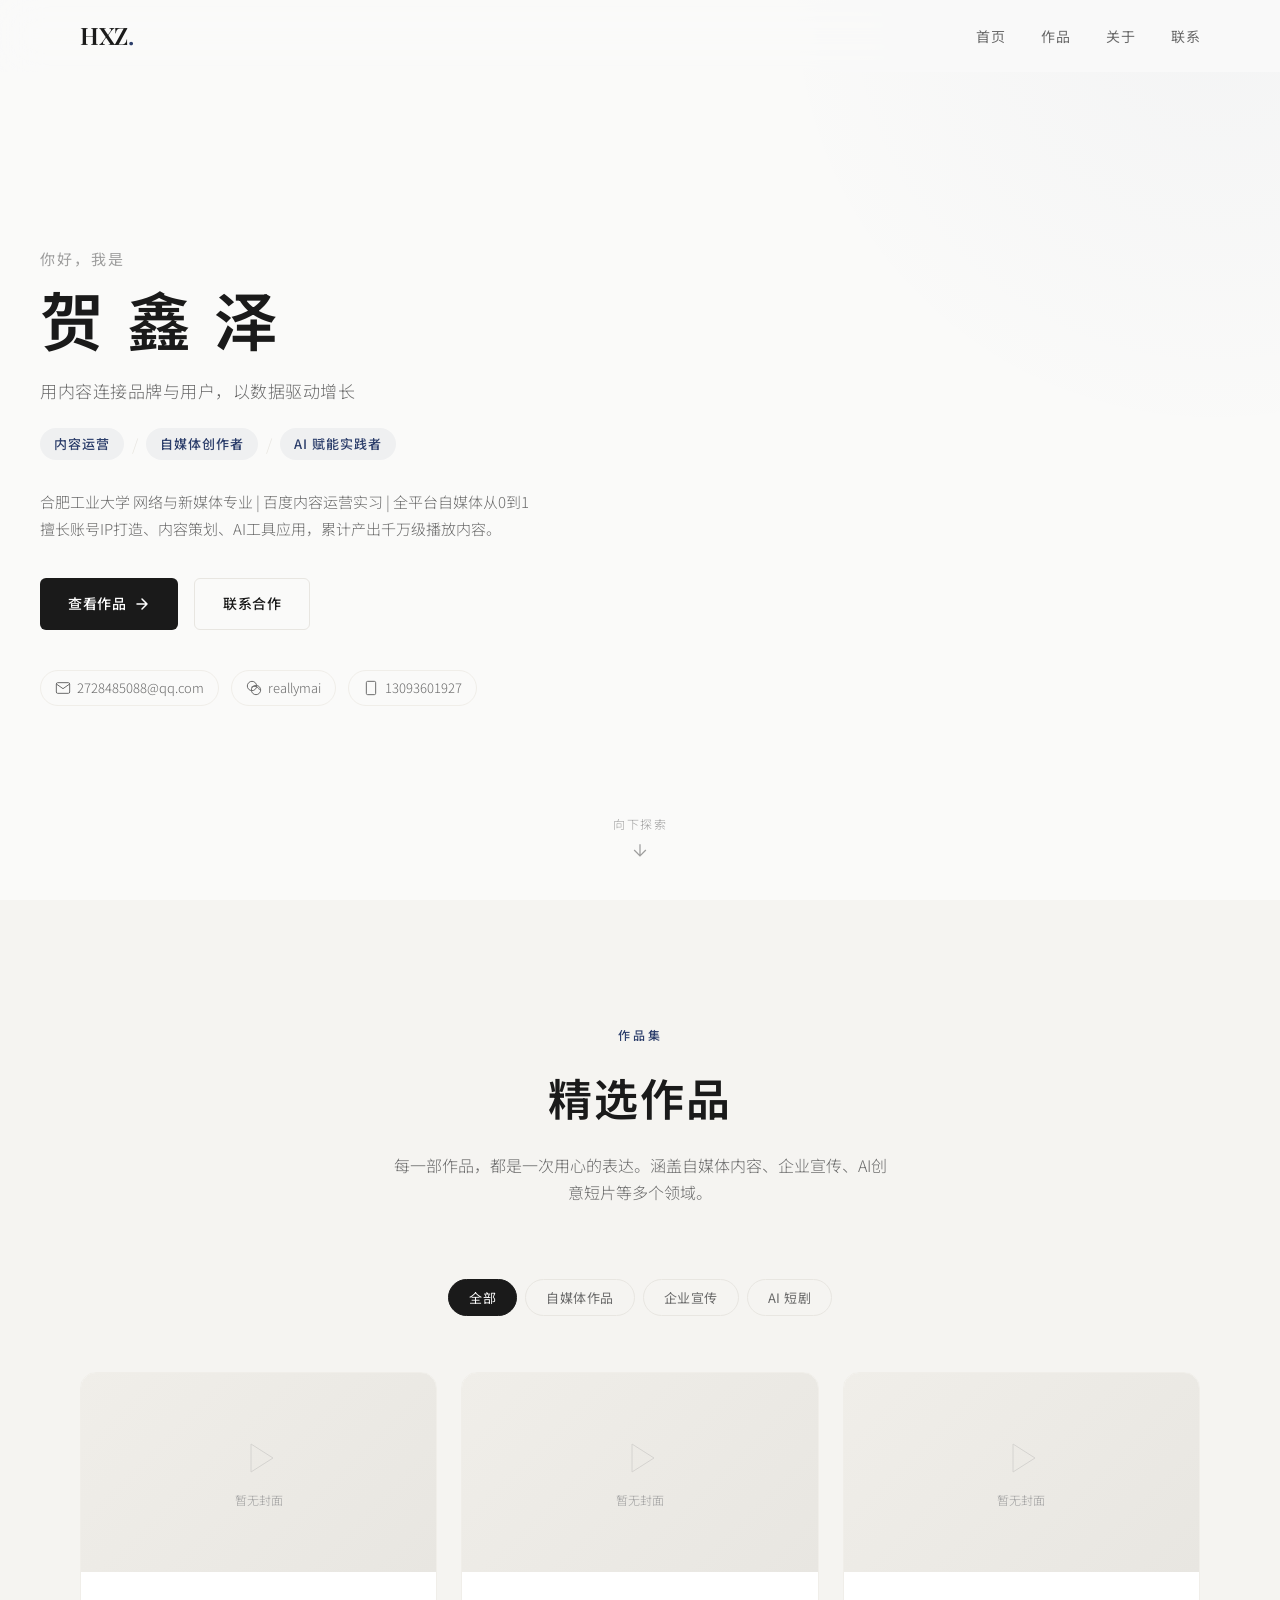
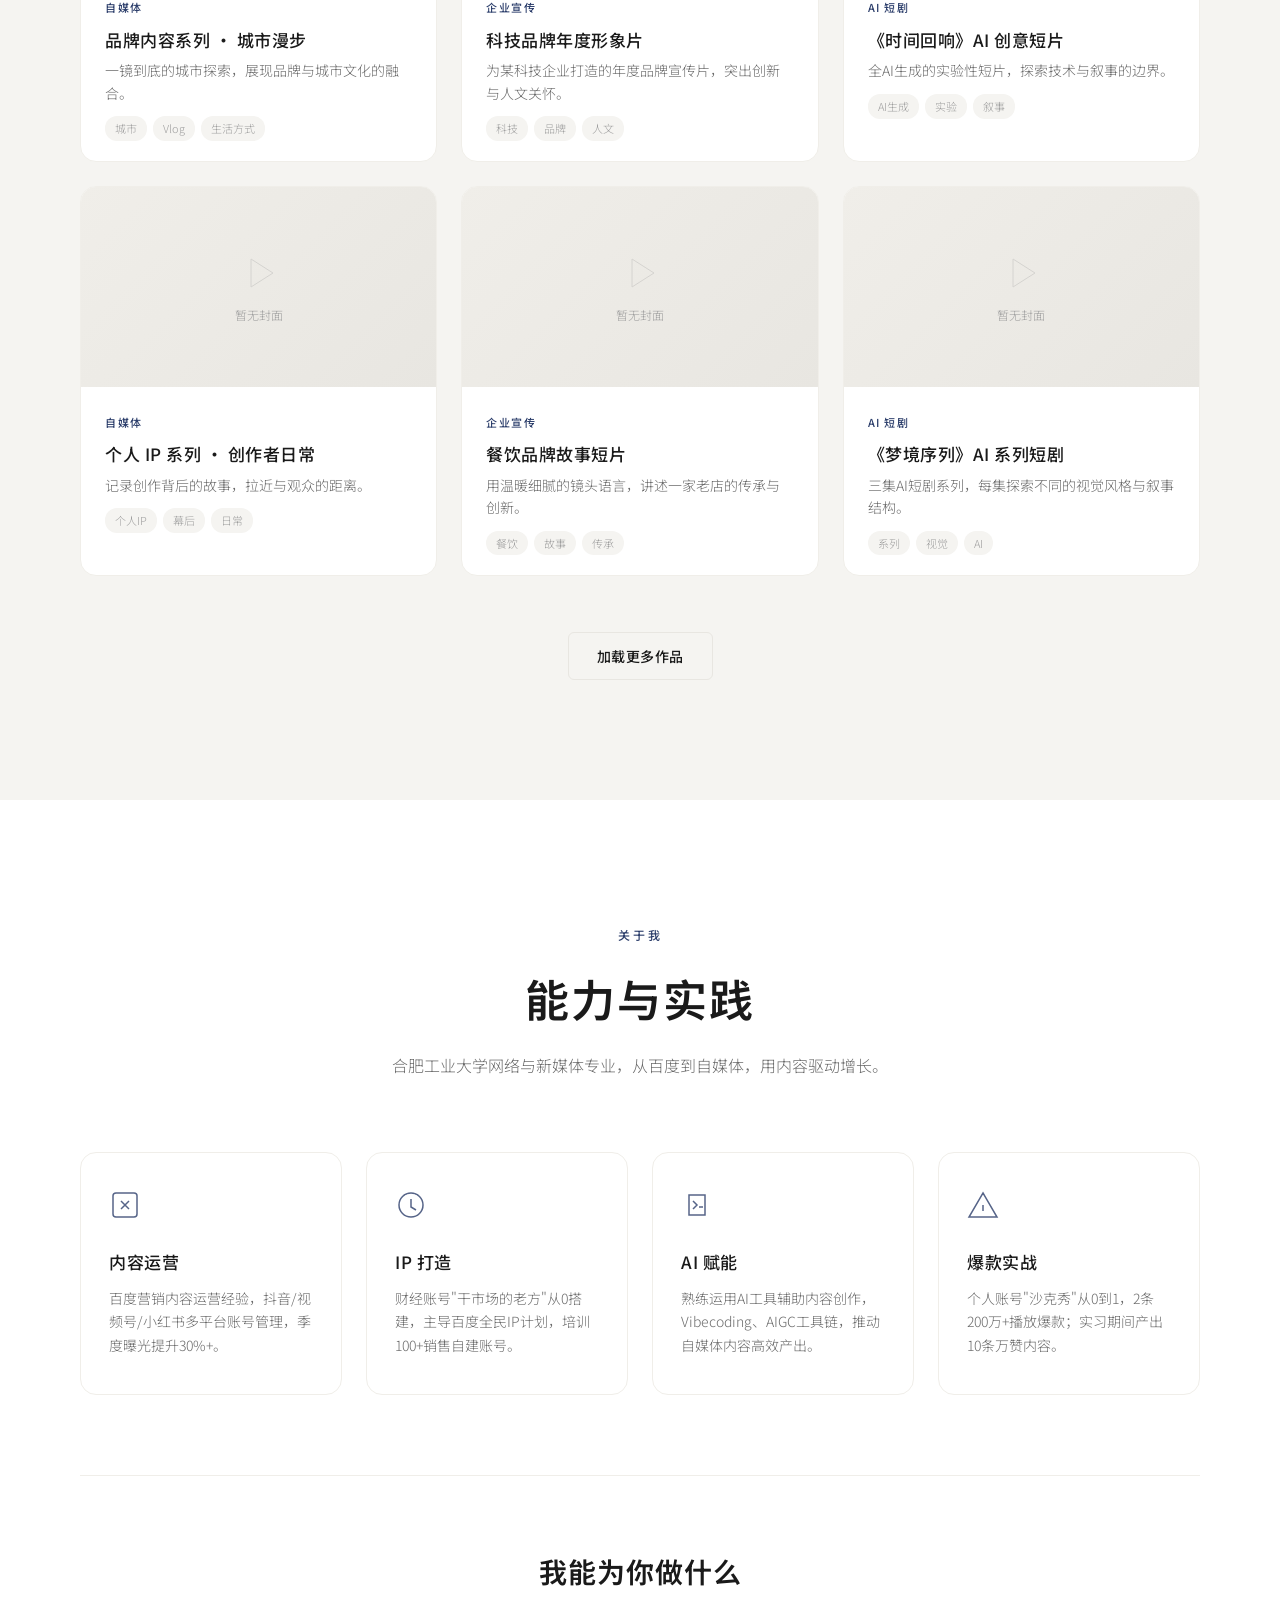
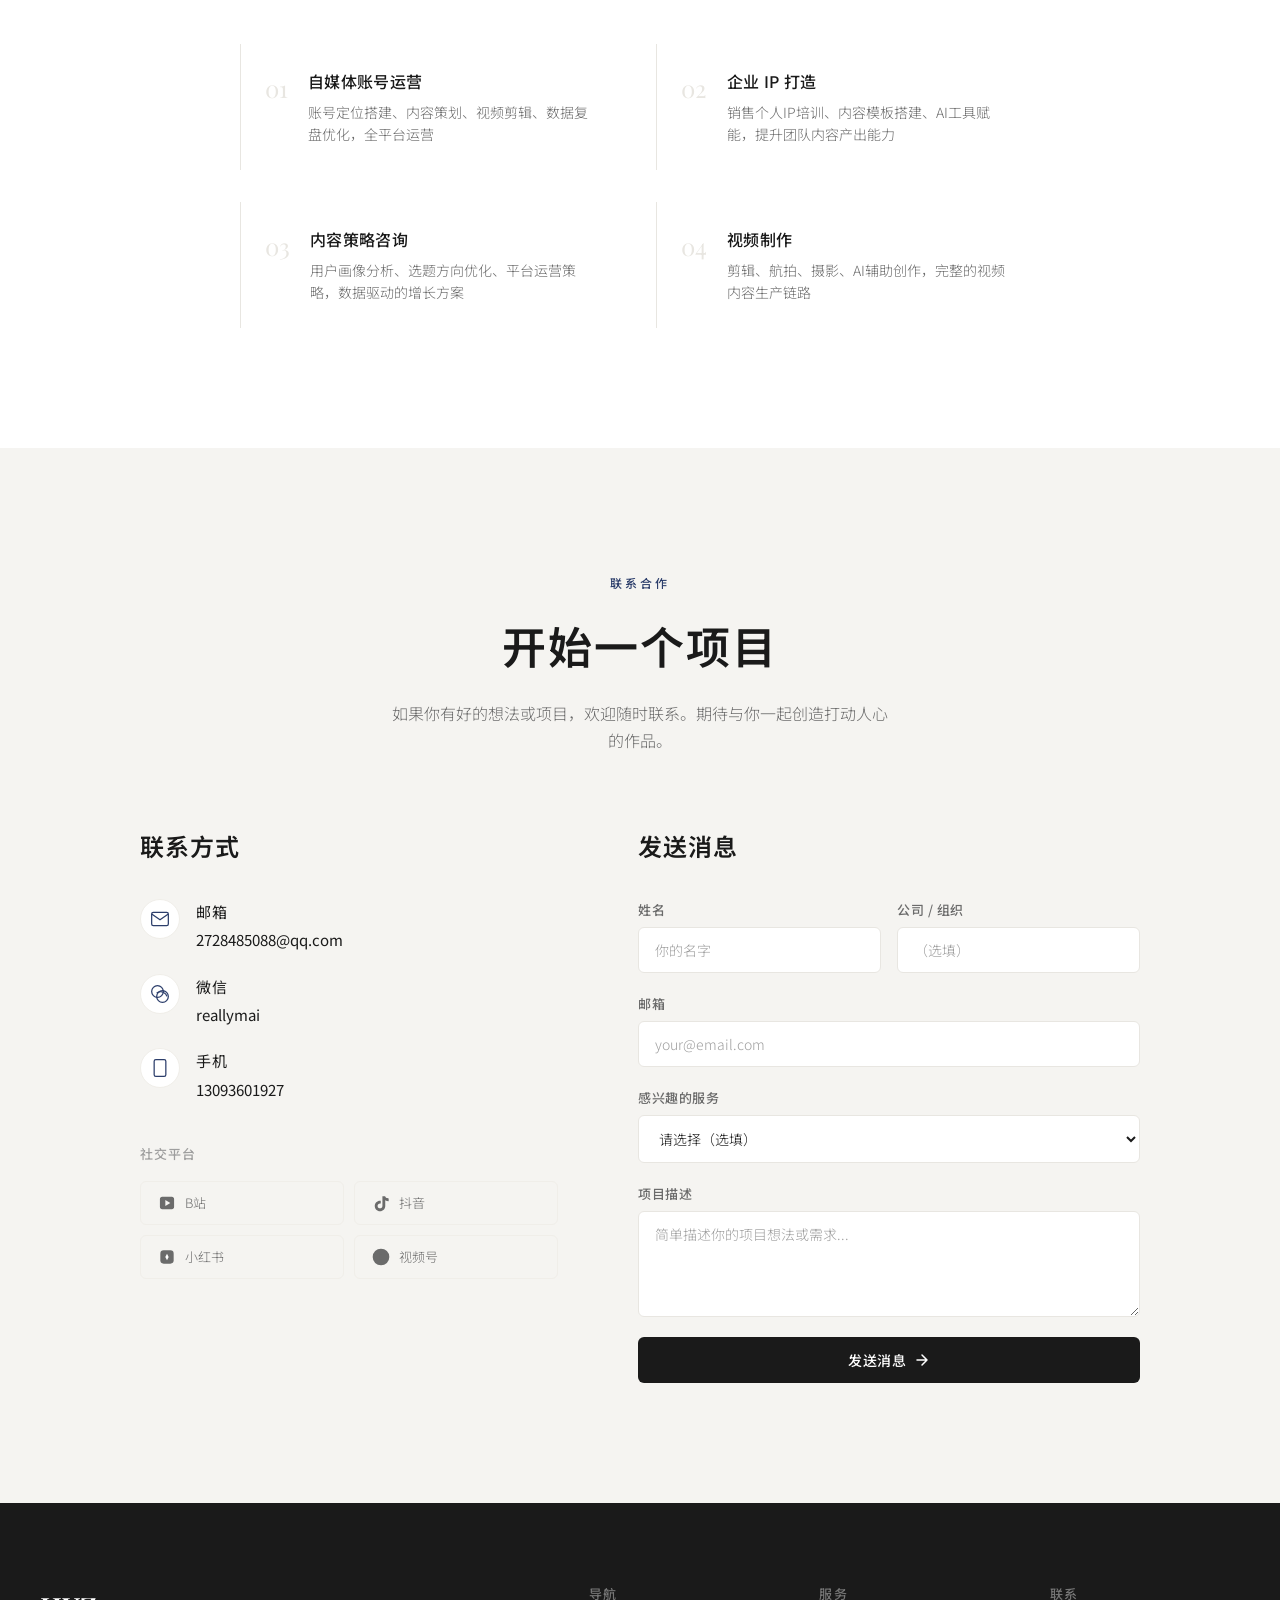
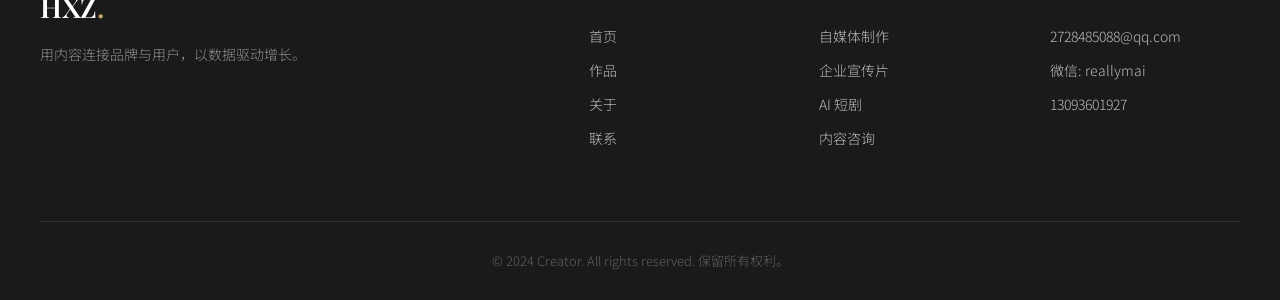
==== commit 5f05083a: "移除头像UI" ====
--- a/index.html
+++ b/index.html
@@ -73,19 +73,6 @@
                     </a>
                 </div>
             </div>
-            <!-- 头像/形象展示 -->
-            <div class="hero-visual">
-                <div class="hero-avatar-frame">
-                    <div class="hero-avatar-placeholder">
-                        <svg width="80" height="80" viewBox="0 0 80 80" fill="none" stroke="currentColor" stroke-width="1" opacity="0.3">
-                            <circle cx="40" cy="28" r="14"/>
-                            <path d="M14 70c0-14.4 11.6-26 26-26s26 11.6 26 26"/>
-                        </svg>
-                        <span>上传你的头像</span>
-                    </div>
-                </div>
-                <div class="hero-accent"></div>
-            </div>
         </div>
         <!-- 滚动提示 -->
         <div class="scroll-hint">
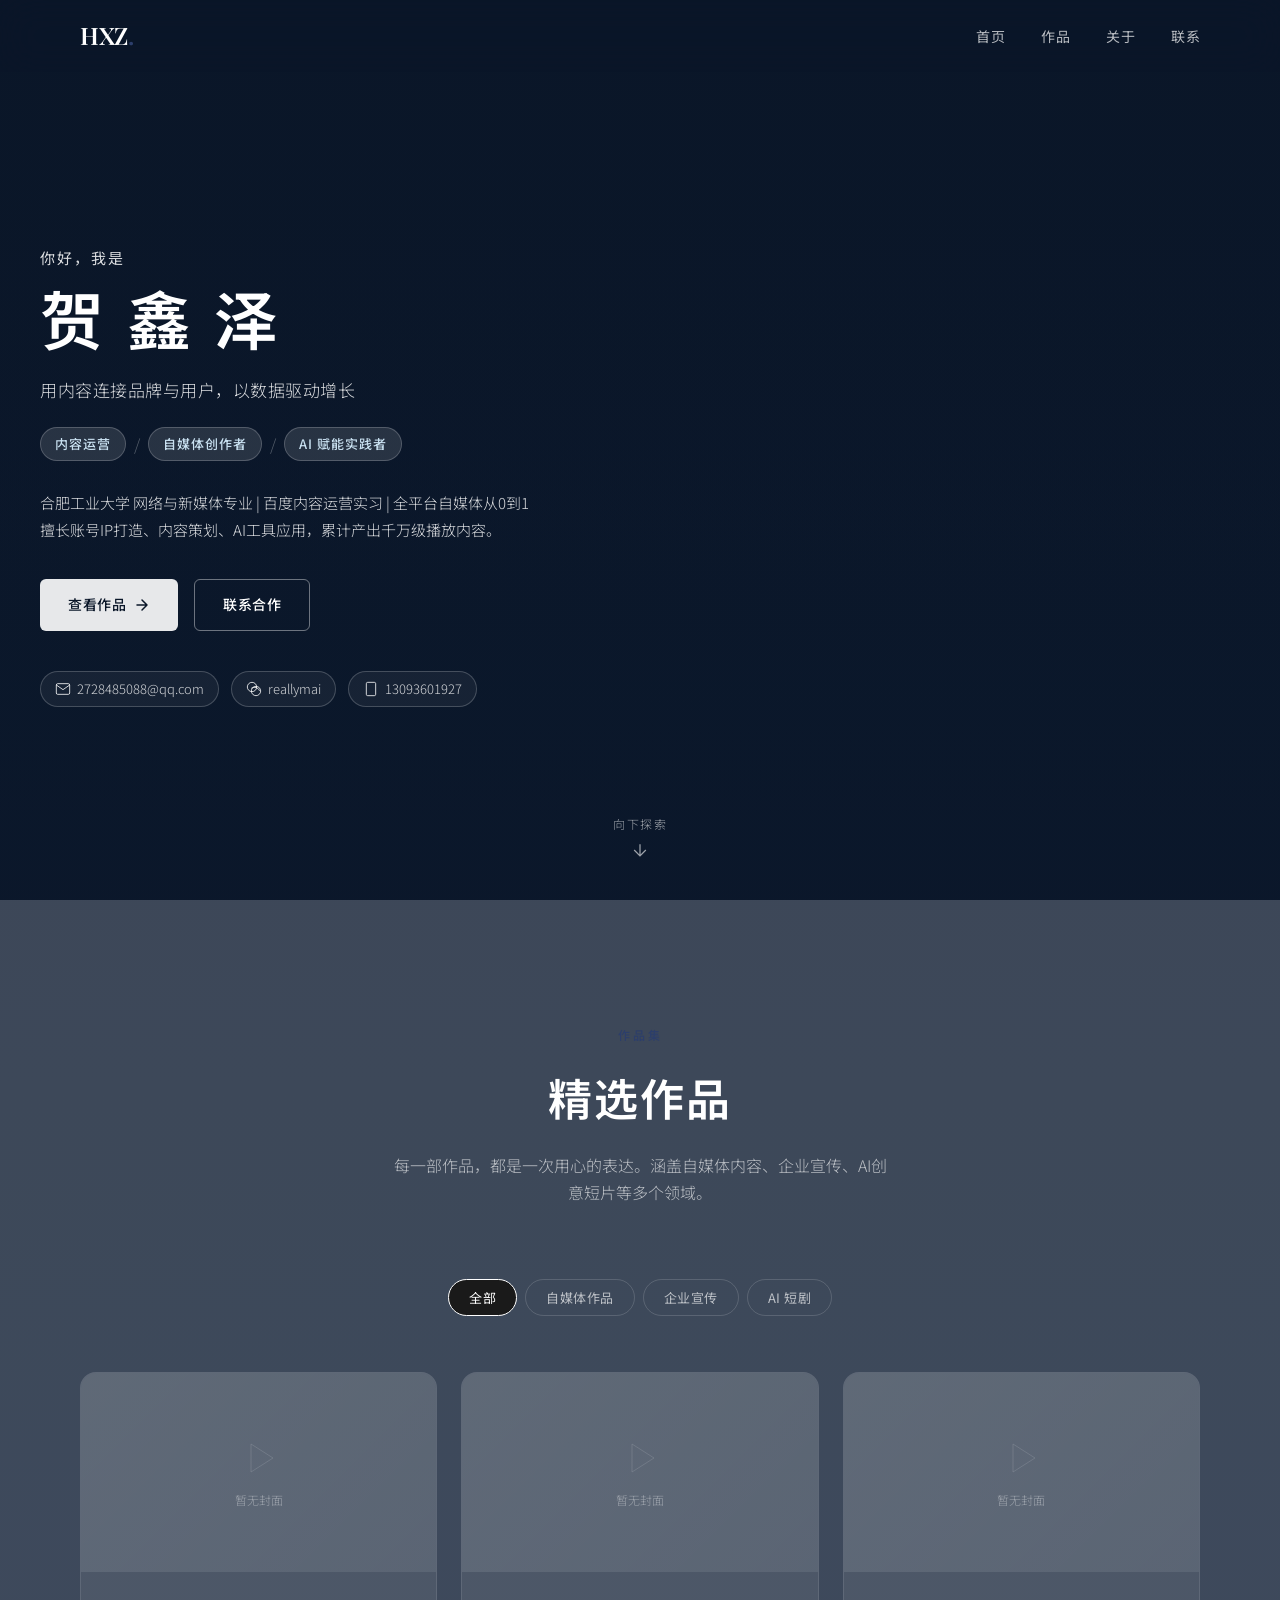
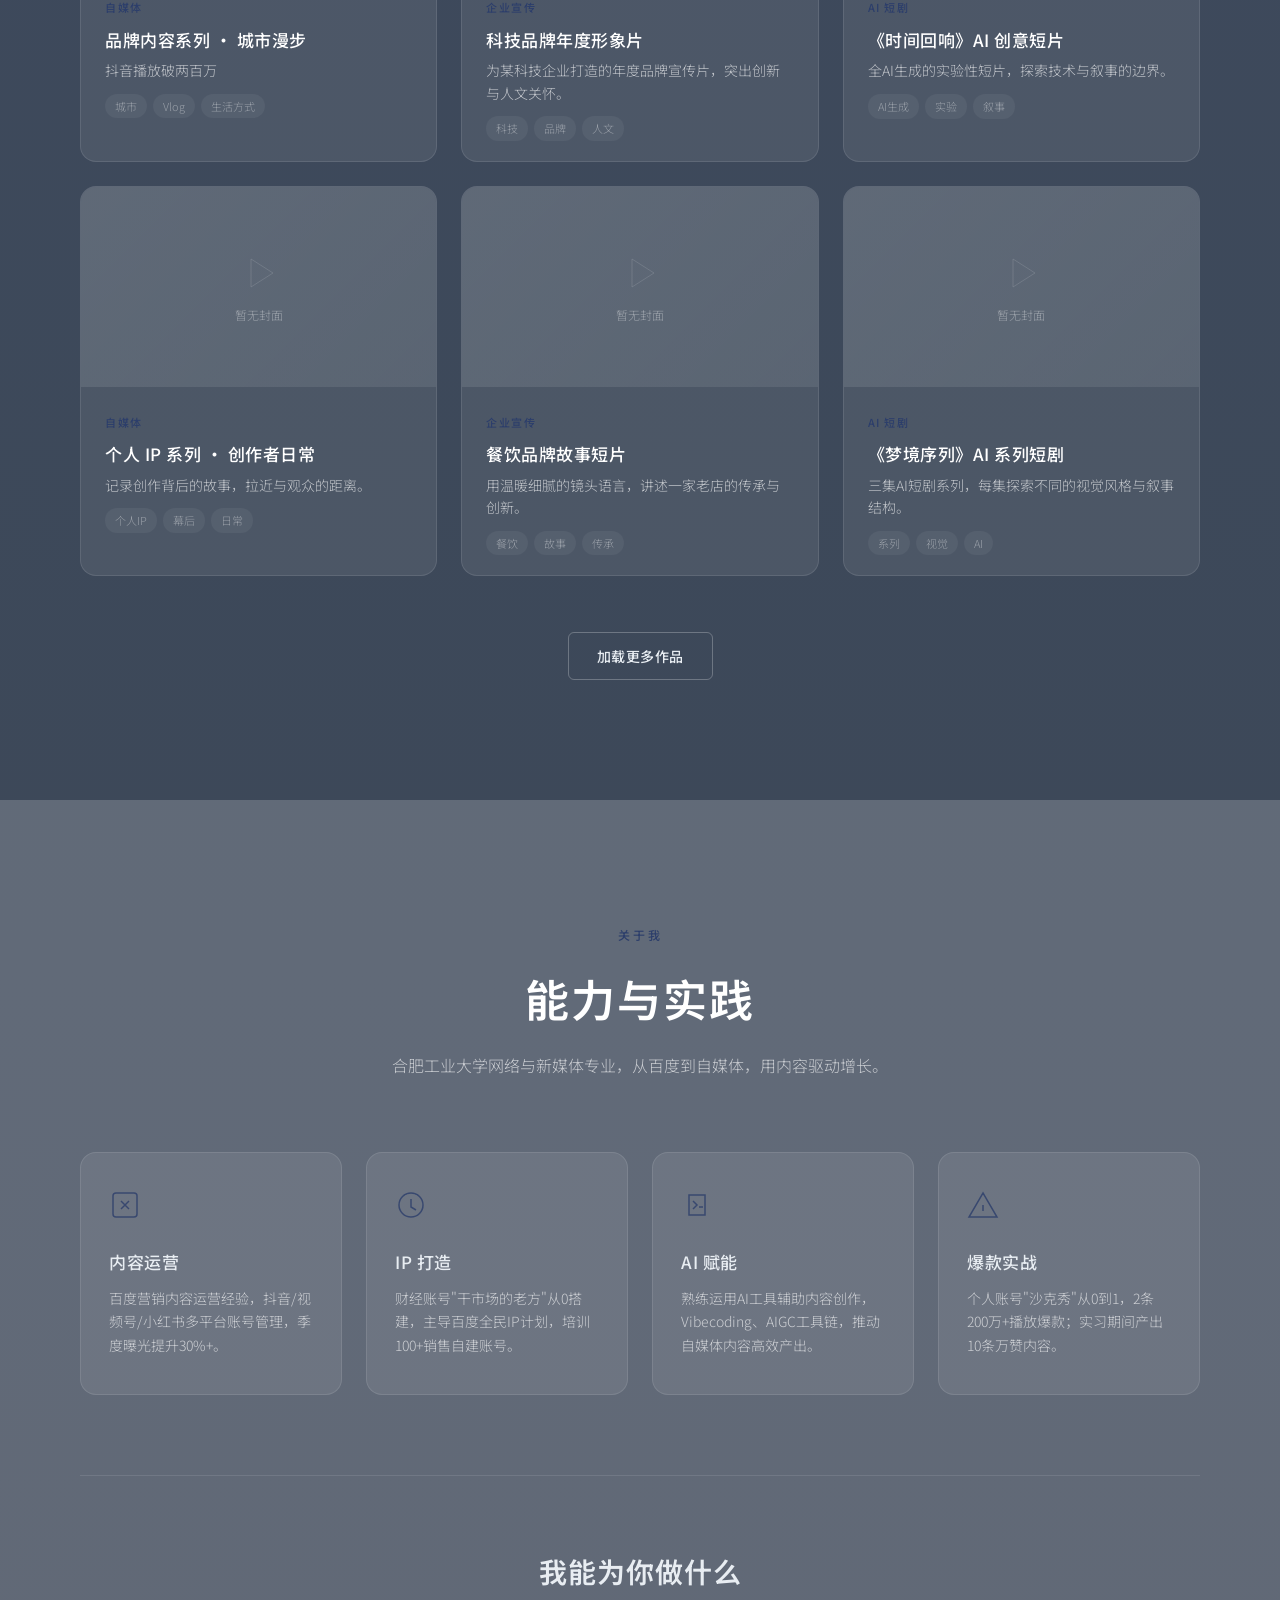
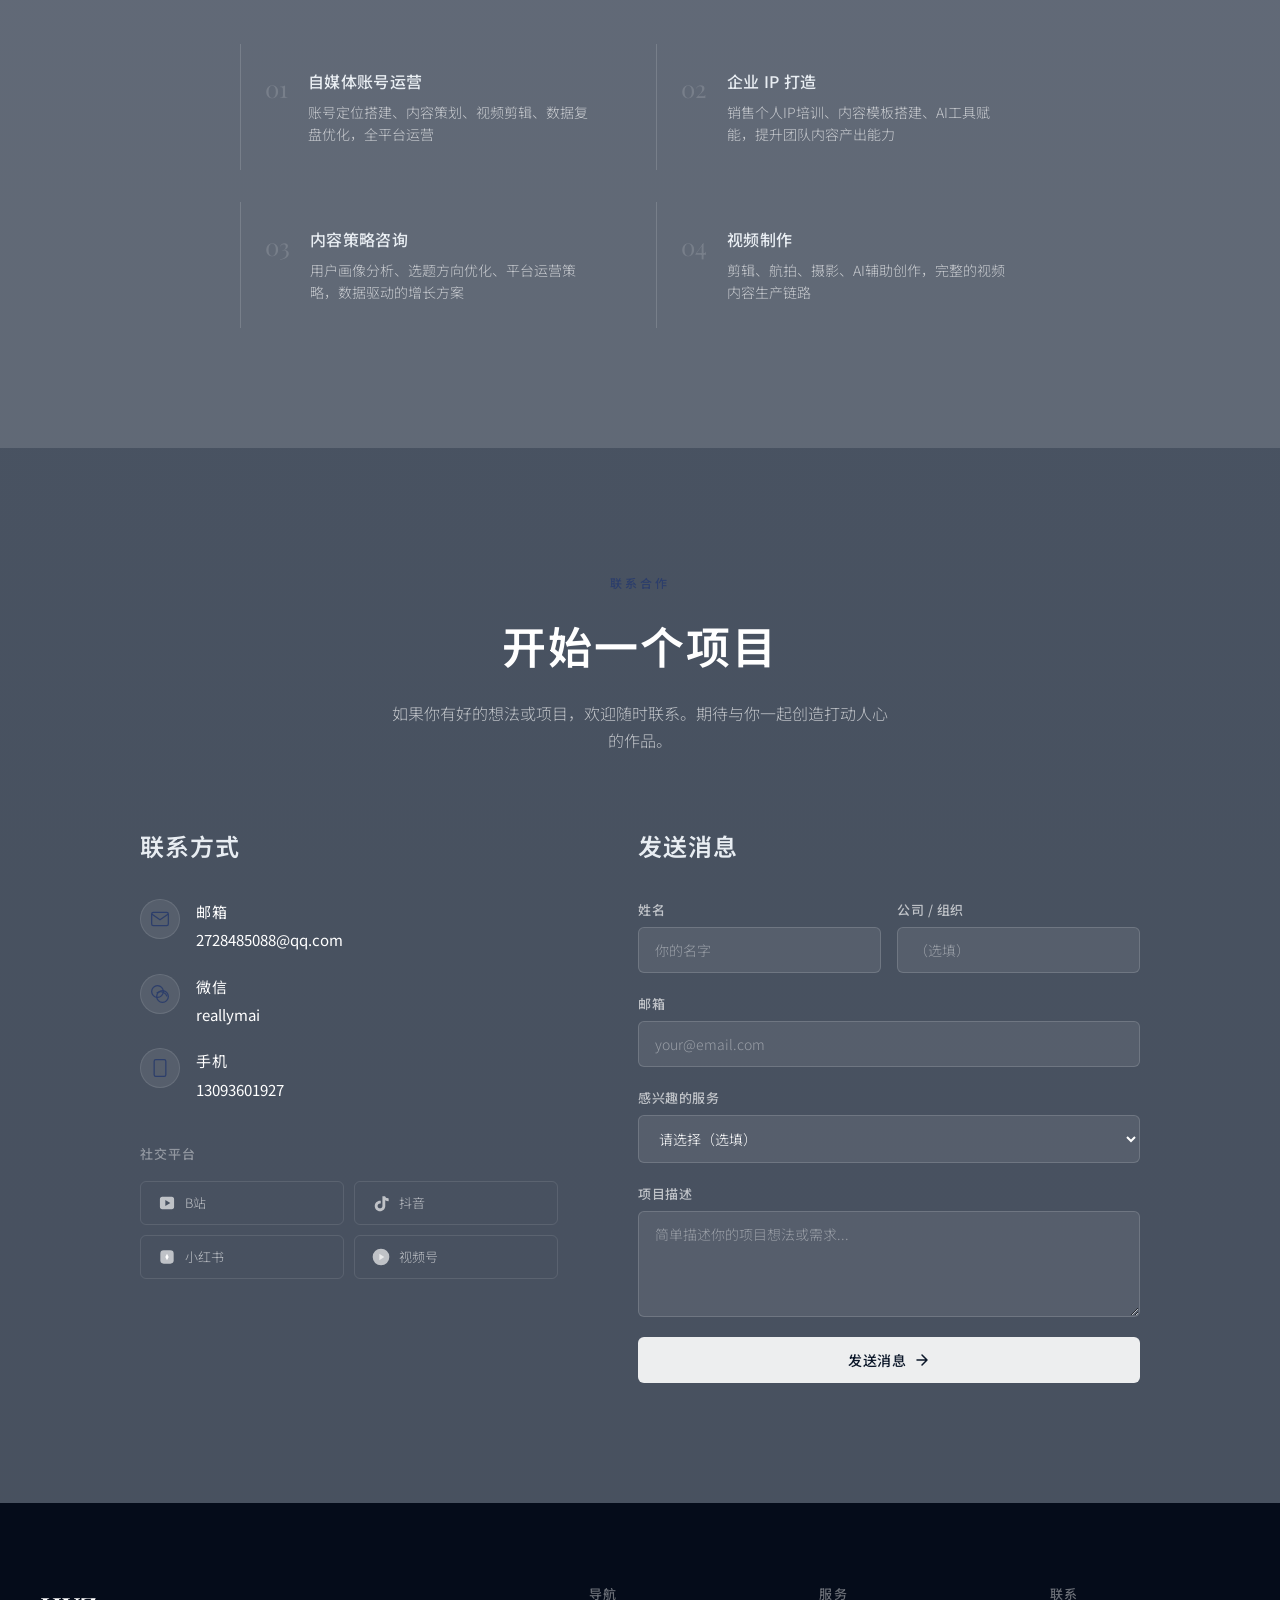
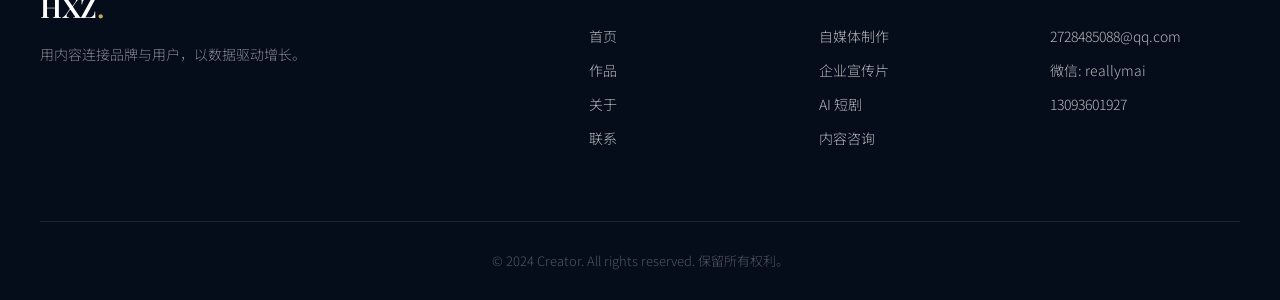
==== commit eb847ff6: "添加缓存控制，强制浏览器刷新" ====
--- a/index.html
+++ b/index.html
@@ -5,10 +5,13 @@
     <meta name="viewport" content="width=device-width, initial-scale=1.0">
     <meta name="description" content="贺鑫泽 - 个人作品展示 | 内容运营 | 自媒体创作者 | AI赋能实践者">
     <title>贺鑫泽 | 个人作品集</title>
-    <link rel="stylesheet" href="styles.css">
+    <link rel="stylesheet" href="styles.css?v=2">
     <link rel="preconnect" href="https://fonts.googleapis.com">
     <link rel="preconnect" href="https://fonts.gstatic.com" crossorigin>
     <link href="https://fonts.googleapis.com/css2?family=Noto+Sans+SC:wght@300;400;500;700&family=Playfair+Display:ital,wght@0,400;0,600;1,400&display=swap" rel="stylesheet">
+    <meta http-equiv="Cache-Control" content="no-cache, no-store, must-revalidate">
+    <meta http-equiv="Pragma" content="no-cache">
+    <meta http-equiv="Expires" content="0">
 </head>
 <body>
     <!-- 导航栏 -->
@@ -393,7 +396,7 @@
     </div>
 
     <!-- 作品数据（静态部署时使用，本地开发时 API 优先） -->
-    <script src="works-data.js"></script>
-    <script src="script.js"></script>
+    <script src="works-data.js?v=2"></script>
+    <script src="script.js?v=2"></script>
 </body>
 </html>
--- a/styles.css
+++ b/styles.css
@@ -5,14 +5,14 @@
 
 /* ---------- CSS 变量 ---------- */
 :root {
-    --color-bg: #fafaf9;
-    --color-bg-alt: #f5f4f1;
-    --color-surface: #ffffff;
+    --color-bg: transparent;
+    --color-bg-alt: rgba(255,255,255,0.06);
+    --color-surface: rgba(255,255,255,0.1);
     --color-text: #1a1a1a;
-    --color-text-secondary: #6b6b6b;
-    --color-text-muted: #9e9e9e;
-    --color-border: #e8e6e1;
-    --color-border-light: #f0eee9;
+    --color-text-secondary: #555;
+    --color-text-muted: #888;
+    --color-border: rgba(255,255,255,0.15);
+    --color-border-light: rgba(255,255,255,0.1);
     --color-accent: #2c3e6b;
     --color-accent-light: #4a6491;
     --color-gold: #c4a962;
@@ -53,15 +53,23 @@
     -moz-osx-font-smoothing: grayscale;
 }
 
+html {
+    background: #0a1628;
+}
+
 body {
     font-family: var(--font-sans);
     font-weight: 300;
     font-size: 16px;
     line-height: 1.7;
-    color: var(--color-text);
-    background: var(--color-bg);
+    color: #e8edf2;
+    background: 
+        linear-gradient(180deg, rgba(10,22,40,0.75) 0%, rgba(15,30,55,0.7) 30%, rgba(10,22,40,0.8) 100%),
+        url('https://images.unsplash.com/photo-1505118380757-91f5f5632de0?w=1920&q=80&fm=webp') center/cover no-repeat fixed;
     overflow-x: hidden;
 }
+
+/* 低饱和度自然风光背景（备选方案：直接给 body 背景） */
 
 a {
     text-decoration: none;
@@ -86,7 +94,7 @@
     right: 0;
     z-index: 1000;
     height: var(--nav-height);
-    background: rgba(250, 250, 249, 0.85);
+    background: rgba(10, 22, 40, 0.6);
     backdrop-filter: blur(20px);
     -webkit-backdrop-filter: blur(20px);
     border-bottom: 1px solid transparent;
@@ -94,8 +102,8 @@
 }
 
 .nav.scrolled {
-    border-bottom-color: var(--color-border);
-    background: rgba(250, 250, 249, 0.95);
+    border-bottom-color: rgba(255,255,255,0.1);
+    background: rgba(10, 22, 40, 0.85);
     box-shadow: var(--shadow-sm);
 }
 
@@ -114,7 +122,7 @@
     font-size: 24px;
     font-weight: 600;
     letter-spacing: -0.5px;
-    color: var(--color-text);
+    color: #fff;
 }
 
 .nav-logo-dot {
@@ -129,7 +137,7 @@
 .nav-link {
     font-size: 14px;
     font-weight: 400;
-    color: var(--color-text-secondary);
+    color: rgba(255,255,255,0.7);
     letter-spacing: 0.5px;
     position: relative;
     padding: 4px 0;
@@ -142,12 +150,12 @@
     left: 0;
     width: 0;
     height: 1px;
-    background: var(--color-text);
+    background: #fff;
     transition: width var(--transition);
 }
 
 .nav-link:hover {
-    color: var(--color-text);
+    color: #fff;
 }
 
 .nav-link:hover::after {
@@ -170,7 +178,7 @@
     display: block;
     width: 24px;
     height: 1.5px;
-    background: var(--color-text);
+    background: #fff;
     transition: all var(--transition);
 }
 
@@ -194,17 +202,71 @@
     position: relative;
     overflow: hidden;
     padding: calc(var(--nav-height) + 40px) 40px 60px;
+    /* 首屏大海背景 */
+    background: 
+        linear-gradient(180deg, rgba(10,22,40,0.55) 0%, rgba(10,22,40,0.35) 50%, rgba(10,22,40,0.6) 100%),
+        url('https://images.unsplash.com/photo-1505118380757-91f5f5632de0?w=1920&q=80&fm=webp') center/cover no-repeat;
 }
 
 .hero-bg {
-    position: absolute;
-    top: -50%;
-    right: -30%;
-    width: 900px;
-    height: 900px;
-    border-radius: 50%;
-    background: radial-gradient(circle, rgba(44, 62, 107, 0.03) 0%, transparent 70%);
-    pointer-events: none;
+    display: none;
+}
+
+/* 首屏文字改为白色 */
+.hero .hero-greeting,
+.hero .hero-tagline,
+.hero .hero-bio {
+    color: rgba(255,255,255,0.85);
+}
+
+.hero .hero-name {
+    color: #fff;
+}
+
+.hero .hero-role {
+    color: #c8e0f0;
+    background: rgba(255,255,255,0.12);
+    border: 1px solid rgba(255,255,255,0.2);
+}
+
+.hero .hero-role-divider {
+    color: rgba(255,255,255,0.3);
+}
+
+.hero .contact-chip {
+    color: rgba(255,255,255,0.8);
+    border-color: rgba(255,255,255,0.2);
+    background: rgba(255,255,255,0.05);
+}
+
+.hero .contact-chip:hover {
+    background: rgba(255,255,255,0.15);
+    border-color: rgba(255,255,255,0.4);
+    color: #fff;
+}
+
+.hero .btn-primary {
+    background: rgba(255,255,255,0.9);
+    color: #0a1628;
+}
+
+.hero .btn-primary:hover {
+    background: #fff;
+}
+
+.hero .btn-outline {
+    color: #fff;
+    border-color: rgba(255,255,255,0.4);
+}
+
+.hero .btn-outline:hover {
+    background: rgba(255,255,255,0.15);
+    color: #fff;
+    border-color: #fff;
+}
+
+.hero .scroll-hint {
+    color: rgba(255,255,255,0.6);
 }
 
 .hero-container {
@@ -224,7 +286,7 @@
 .hero-greeting {
     font-size: 15px;
     font-weight: 400;
-    color: var(--color-text-muted);
+    color: rgba(255,255,255,0.4);
     letter-spacing: 2px;
     margin-bottom: 12px;
     text-transform: uppercase;
@@ -237,13 +299,13 @@
     letter-spacing: 4px;
     line-height: 1.15;
     margin-bottom: 20px;
-    color: var(--color-text);
+    color: #fff;
 }
 
 .hero-tagline {
     font-size: 17px;
     font-weight: 300;
-    color: var(--color-text-secondary);
+    color: rgba(255,255,255,0.65);
     line-height: 1.6;
     margin-bottom: 24px;
     letter-spacing: 0.5px;
@@ -274,7 +336,7 @@
 
 .hero-bio {
     font-size: 15px;
-    color: var(--color-text-secondary);
+    color: rgba(255,255,255,0.65);
     line-height: 1.8;
     margin-bottom: 36px;
     font-weight: 300;
@@ -304,8 +366,8 @@
 }
 
 .btn-primary {
-    background: var(--color-text);
-    color: #fff;
+    background: rgba(255,255,255,0.9);
+    color: #0a1628;
 }
 
 .btn-primary:hover {
@@ -324,13 +386,13 @@
 
 .btn-outline {
     background: transparent;
-    color: var(--color-text);
-    border: 1px solid var(--color-border);
+    color: #e8edf2;
+    border: 1px solid rgba(255,255,255,0.25);
 }
 
 .btn-outline:hover {
-    border-color: var(--color-text);
-    background: var(--color-text);
+    border-color: #fff;
+    background: rgba(255,255,255,0.15);
     color: #fff;
 }
 
@@ -351,17 +413,17 @@
     align-items: center;
     gap: 6px;
     font-size: 13px;
-    color: var(--color-text-secondary);
+    color: rgba(255,255,255,0.65);
     padding: 6px 14px;
-    border: 1px solid var(--color-border-light);
+    border: 1px solid rgba(255,255,255,0.1);
     border-radius: 20px;
     transition: all var(--transition);
 }
 
 .contact-chip:hover {
     border-color: var(--color-text-secondary);
-    color: var(--color-text);
-    background: var(--color-surface);
+    color: #fff;
+    background: rgba(255,255,255,0.08);
     box-shadow: var(--shadow-sm);
 }
 
@@ -377,13 +439,13 @@
     width: clamp(260px, 30vw, 340px);
     height: clamp(260px, 30vw, 340px);
     border-radius: 50%;
-    background: var(--color-bg-alt);
+    background: rgba(255,255,255,0.05);
     display: flex;
     align-items: center;
     justify-content: center;
     position: relative;
     z-index: 2;
-    border: 1px solid var(--color-border);
+    border: 1px solid rgba(255,255,255,0.15);
     overflow: hidden;
 }
 
@@ -392,7 +454,7 @@
     flex-direction: column;
     align-items: center;
     gap: 12px;
-    color: var(--color-text-muted);
+    color: rgba(255,255,255,0.4);
     font-size: 13px;
     text-align: center;
 }
@@ -402,7 +464,7 @@
     width: 180px;
     height: 180px;
     border-radius: 50%;
-    border: 1px solid var(--color-border);
+    border: 1px solid rgba(255,255,255,0.15);
     top: -30px;
     right: -30px;
     z-index: 1;
@@ -419,7 +481,7 @@
     flex-direction: column;
     align-items: center;
     gap: 6px;
-    color: var(--color-text-muted);
+    color: rgba(255,255,255,0.4);
     font-size: 12px;
     letter-spacing: 1.5px;
     animation: float 2.5s ease-in-out infinite;
@@ -458,12 +520,12 @@
     font-weight: 600;
     letter-spacing: 2px;
     margin-bottom: 16px;
-    color: var(--color-text);
+    color: #fff;
 }
 
 .section-desc {
     font-size: 16px;
-    color: var(--color-text-secondary);
+    color: rgba(255,255,255,0.65);
     max-width: 500px;
     margin: 0 auto;
     font-weight: 300;
@@ -472,7 +534,7 @@
 
 /* ---------- 作品展示 ---------- */
 .works {
-    background: var(--color-bg-alt);
+    background: rgba(255,255,255,0.2);
 }
 
 .works-filter {
@@ -488,9 +550,9 @@
     font-size: 13px;
     font-weight: 400;
     letter-spacing: 0.5px;
-    color: var(--color-text-secondary);
+    color: rgba(255,255,255,0.65);
     background: transparent;
-    border: 1px solid var(--color-border);
+    border: 1px solid rgba(255,255,255,0.15);
     border-radius: 24px;
     cursor: pointer;
     transition: all var(--transition);
@@ -499,13 +561,13 @@
 
 .filter-btn:hover {
     border-color: var(--color-text-secondary);
-    color: var(--color-text);
+    color: #fff;
 }
 
 .filter-btn.active {
     background: var(--color-text);
     color: #fff;
-    border-color: var(--color-text);
+    border-color: #fff;
 }
 
 /* 作品网格 */
@@ -520,16 +582,16 @@
     grid-column: 1 / -1;
     text-align: center;
     padding: 60px 0;
-    color: var(--color-text-muted);
+    color: rgba(255,255,255,0.4);
     font-size: 14px;
 }
 
 .work-card {
-    background: var(--color-surface);
+    background: rgba(255,255,255,0.08);
     border-radius: var(--radius-lg);
     overflow: hidden;
     transition: all var(--transition-smooth);
-    border: 1px solid var(--color-border-light);
+    border: 1px solid rgba(255,255,255,0.1);
     opacity: 1;
     transform: scale(1);
 }
@@ -547,7 +609,7 @@
 .work-card-media {
     position: relative;
     aspect-ratio: 16 / 9;
-    background: var(--color-bg-alt);
+    background: rgba(255,255,255,0.05);
     overflow: hidden;
     cursor: pointer;
 }
@@ -560,9 +622,9 @@
     align-items: center;
     justify-content: center;
     gap: 8px;
-    color: var(--color-text-muted);
+    color: rgba(255,255,255,0.4);
     font-size: 12px;
-    background: linear-gradient(135deg, #f0eee9 0%, #e8e6e1 100%);
+    background: linear-gradient(135deg, rgba(255,255,255,0.06) 0%, rgba(255,255,255,0.03) 100%);
 }
 
 .work-card-overlay {
@@ -609,14 +671,14 @@
     font-size: 17px;
     font-weight: 500;
     margin: 8px 0;
-    color: var(--color-text);
+    color: #fff;
     letter-spacing: 0.5px;
     line-height: 1.4;
 }
 
 .work-card-desc {
     font-size: 14px;
-    color: var(--color-text-secondary);
+    color: rgba(255,255,255,0.65);
     line-height: 1.6;
     margin-bottom: 12px;
     font-weight: 300;
@@ -630,9 +692,9 @@
 
 .work-card-tags span {
     font-size: 11px;
-    color: var(--color-text-muted);
+    color: rgba(255,255,255,0.4);
     padding: 3px 10px;
-    background: var(--color-bg-alt);
+    background: rgba(255,255,255,0.05);
     border-radius: 12px;
 }
 
@@ -642,7 +704,7 @@
 
 /* ---------- 关于我 ---------- */
 .about {
-    background: var(--color-surface);
+    background: rgba(255,255,255,0.35);
 }
 
 .about-grid {
@@ -654,10 +716,10 @@
 
 .about-card {
     padding: 36px 28px;
-    border: 1px solid var(--color-border-light);
+    border: 1px solid rgba(255,255,255,0.1);
     border-radius: var(--radius-lg);
     transition: all var(--transition);
-    background: var(--color-surface);
+    background: rgba(255,255,255,0.08);
 }
 
 .about-card:hover {
@@ -681,7 +743,7 @@
 
 .about-card p {
     font-size: 14px;
-    color: var(--color-text-secondary);
+    color: rgba(255,255,255,0.65);
     line-height: 1.7;
     font-weight: 300;
 }
@@ -719,7 +781,7 @@
 
 .service-item:hover {
     border-left-color: var(--color-accent);
-    background: var(--color-bg-alt);
+    background: rgba(255,255,255,0.05);
 }
 
 .service-num {
@@ -743,14 +805,14 @@
 
 .service-content p {
     font-size: 14px;
-    color: var(--color-text-secondary);
+    color: rgba(255,255,255,0.65);
     line-height: 1.6;
     font-weight: 300;
 }
 
 /* ---------- 联系模块 ---------- */
 .contact {
-    background: var(--color-bg-alt);
+    background: rgba(255,255,255,0.25);
 }
 
 .contact-grid {
@@ -787,19 +849,19 @@
     width: 40px;
     height: 40px;
     border-radius: 50%;
-    background: var(--color-surface);
+    background: rgba(255,255,255,0.08);
     display: flex;
     align-items: center;
     justify-content: center;
     color: var(--color-accent);
     flex-shrink: 0;
-    border: 1px solid var(--color-border-light);
+    border: 1px solid rgba(255,255,255,0.1);
 }
 
 .contact-item-label {
     display: block;
     font-size: 12px;
-    color: var(--color-text-muted);
+    color: rgba(255,255,255,0.4);
     letter-spacing: 1px;
     margin-bottom: 2px;
 }
@@ -807,7 +869,7 @@
 .contact-item a,
 .contact-item span {
     font-size: 15px;
-    color: var(--color-text);
+    color: #fff;
     font-weight: 400;
 }
 
@@ -820,7 +882,7 @@
     font-size: 13px;
     font-weight: 500;
     letter-spacing: 1px;
-    color: var(--color-text-muted);
+    color: rgba(255,255,255,0.4);
     margin-bottom: 16px;
     text-transform: uppercase;
 }
@@ -837,16 +899,16 @@
     gap: 8px;
     padding: 10px 16px;
     font-size: 13px;
-    color: var(--color-text-secondary);
-    border: 1px solid var(--color-border-light);
+    color: rgba(255,255,255,0.65);
+    border: 1px solid rgba(255,255,255,0.1);
     border-radius: var(--radius-sm);
     transition: all var(--transition);
 }
 
 .social-link:hover {
     border-color: var(--color-text-secondary);
-    color: var(--color-text);
-    background: var(--color-surface);
+    color: #fff;
+    background: rgba(255,255,255,0.08);
 }
 
 /* 表单 */
@@ -875,7 +937,7 @@
 .form-group label {
     font-size: 13px;
     font-weight: 500;
-    color: var(--color-text-secondary);
+    color: rgba(255,255,255,0.65);
     letter-spacing: 0.5px;
 }
 
@@ -886,10 +948,10 @@
     font-size: 14px;
     font-family: var(--font-sans);
     font-weight: 300;
-    border: 1px solid var(--color-border);
+    border: 1px solid rgba(255,255,255,0.15);
     border-radius: var(--radius-sm);
-    background: var(--color-surface);
-    color: var(--color-text);
+    background: rgba(255,255,255,0.08);
+    color: #fff;
     transition: all var(--transition);
     outline: none;
     resize: vertical;
@@ -898,13 +960,13 @@
 .form-group input:focus,
 .form-group select:focus,
 .form-group textarea:focus {
-    border-color: var(--color-text-secondary);
-    box-shadow: 0 0 0 3px rgba(0, 0, 0, 0.03);
+    border-color: rgba(255,255,255,0.4);
+    box-shadow: 0 0 0 3px rgba(255, 255, 255, 0.05);
 }
 
 .form-group input::placeholder,
 .form-group textarea::placeholder {
-    color: var(--color-text-muted);
+    color: rgba(255,255,255,0.4);
 }
 
 .form-success {
@@ -915,7 +977,7 @@
     align-items: center;
     justify-content: center;
     text-align: center;
-    background: var(--color-surface);
+    background: rgba(255,255,255,0.08);
     border-radius: var(--radius-lg);
     opacity: 0;
     pointer-events: none;
@@ -936,12 +998,12 @@
 
 .form-success p {
     font-size: 14px;
-    color: var(--color-text-secondary);
+    color: rgba(255,255,255,0.65);
 }
 
 /* ---------- 页脚 ---------- */
 .footer {
-    background: var(--color-text);
+    background: rgba(5,12,25,0.9);
     color: #fff;
     padding: 80px 40px 0;
 }
@@ -1081,7 +1143,7 @@
         right: -100%;
         width: 280px;
         height: 100vh;
-        background: var(--color-surface);
+        background: rgba(10,22,40,0.95);
         flex-direction: column;
         padding: 100px 40px 40px;
         gap: 28px;
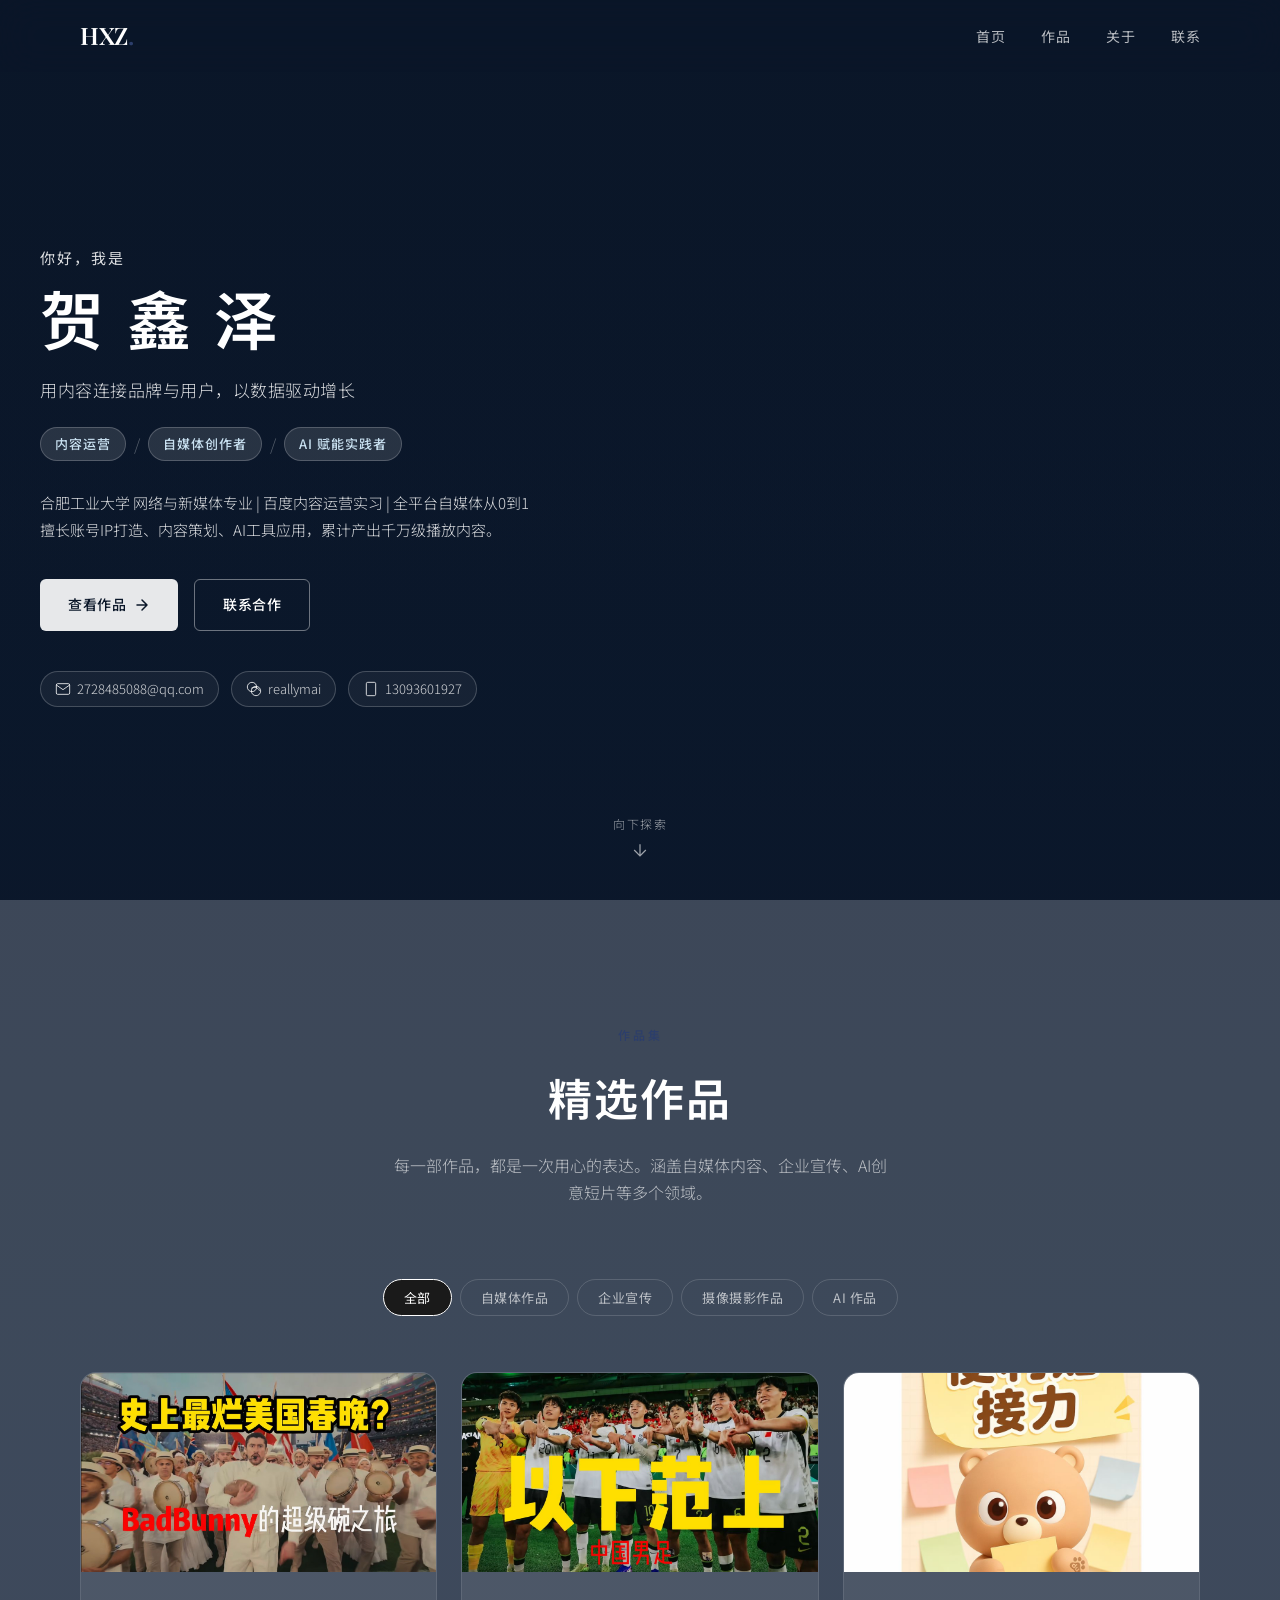
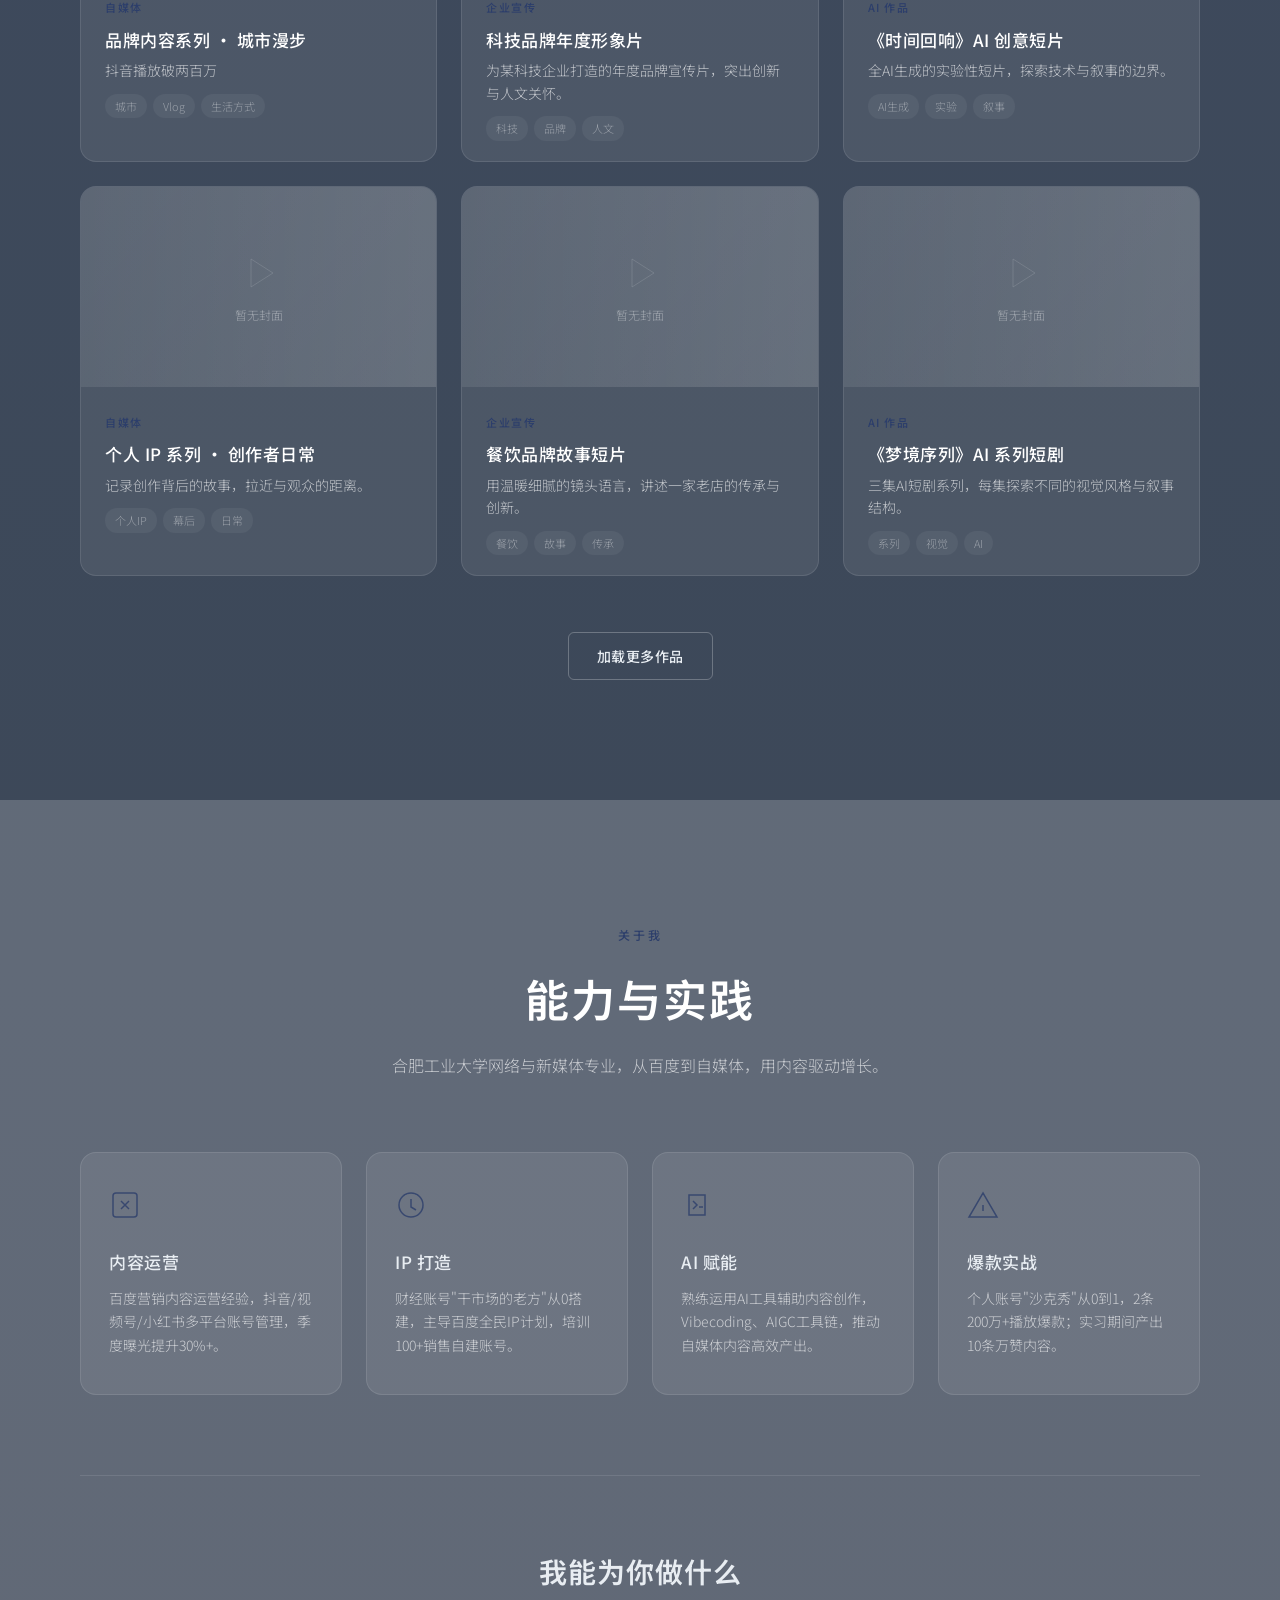
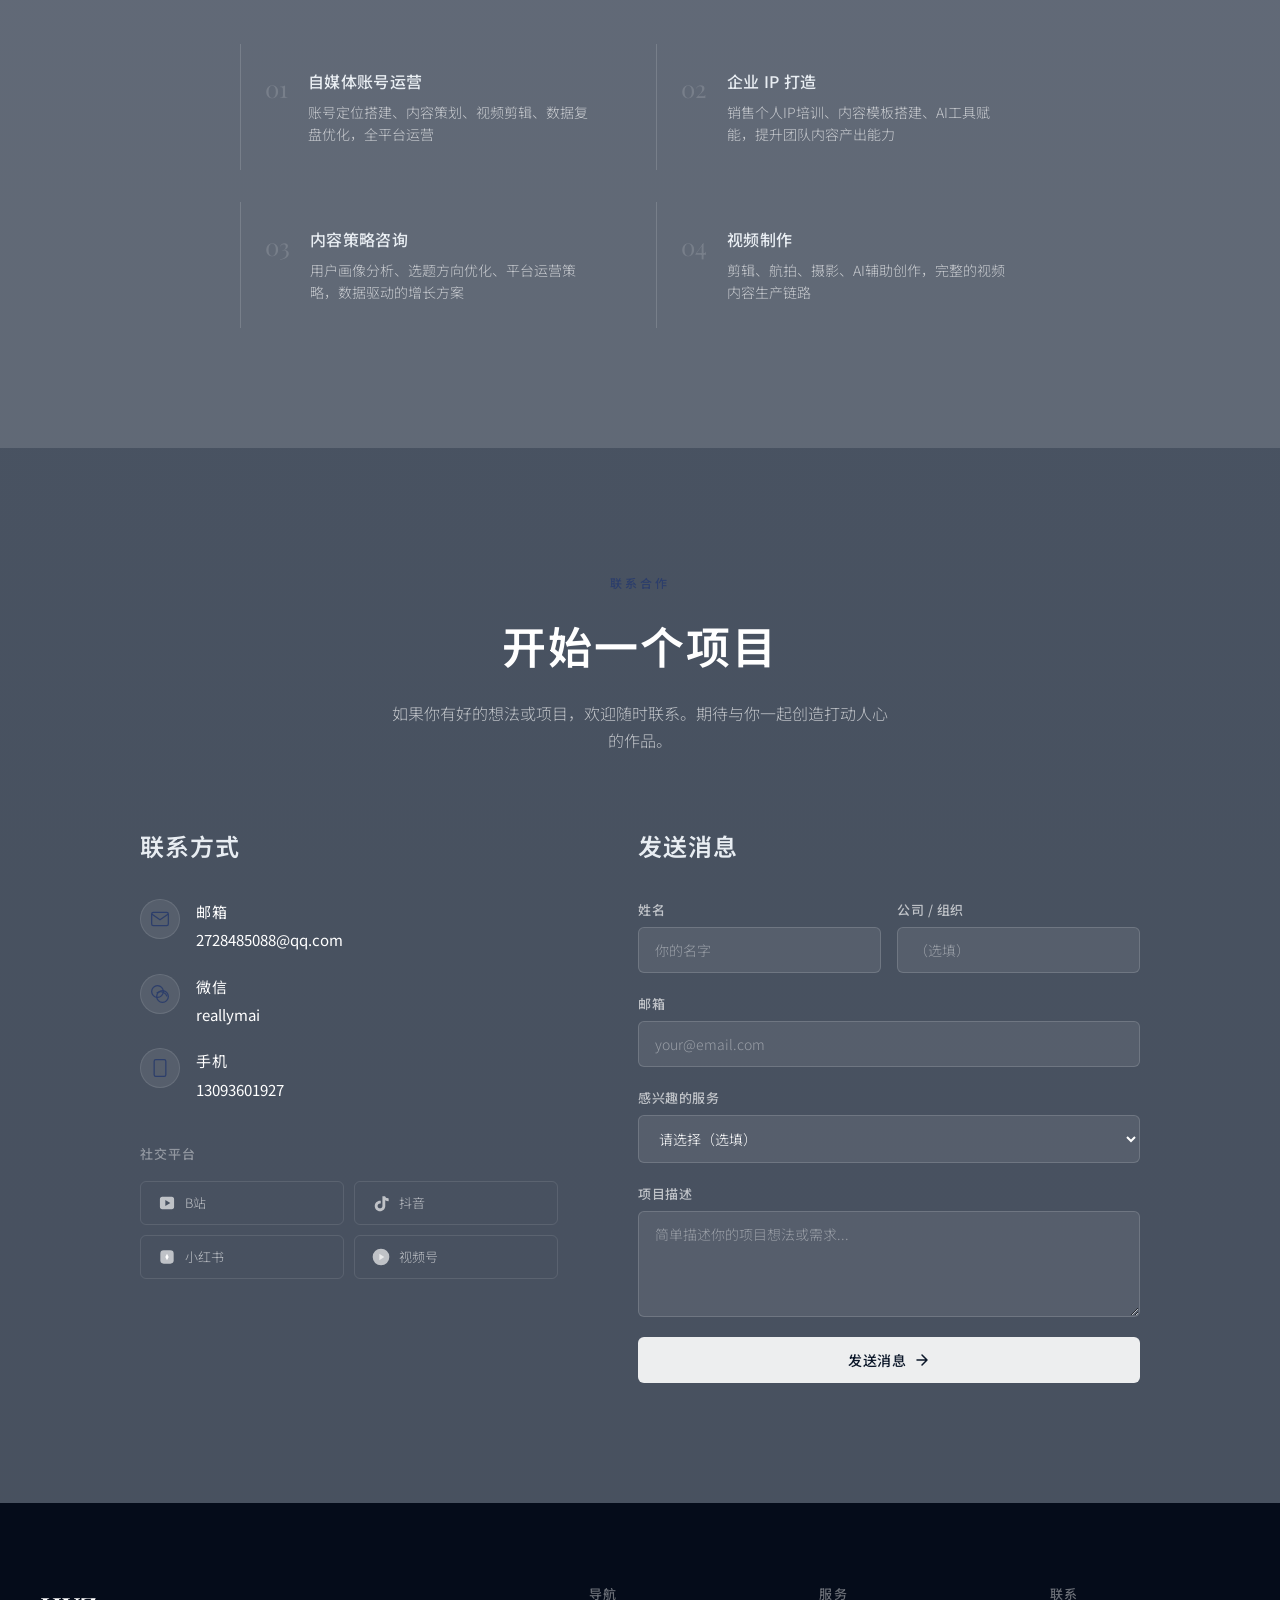
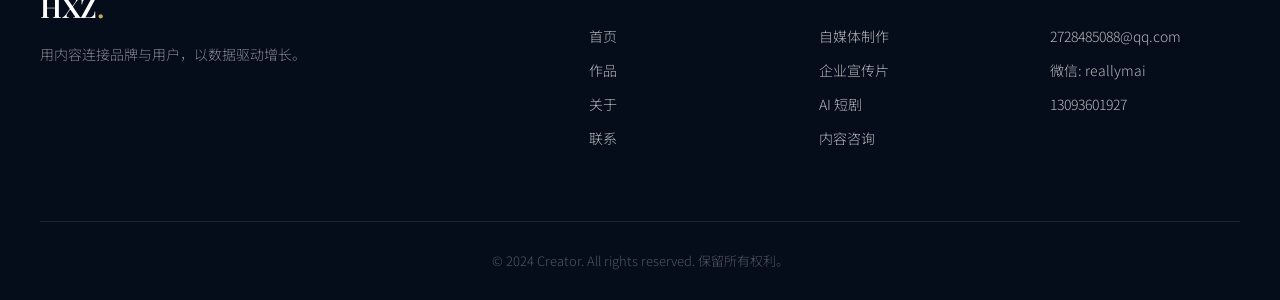
==== commit 4e08b07f: "新增摄像摄影作品分类，AI短剧改为AI作品" ====
--- a/index.html
+++ b/index.html
@@ -5,7 +5,7 @@
     <meta name="viewport" content="width=device-width, initial-scale=1.0">
     <meta name="description" content="贺鑫泽 - 个人作品展示 | 内容运营 | 自媒体创作者 | AI赋能实践者">
     <title>贺鑫泽 | 个人作品集</title>
-    <link rel="stylesheet" href="styles.css?v=2">
+    <link rel="stylesheet" href="styles.css">
     <link rel="preconnect" href="https://fonts.googleapis.com">
     <link rel="preconnect" href="https://fonts.gstatic.com" crossorigin>
     <link href="https://fonts.googleapis.com/css2?family=Noto+Sans+SC:wght@300;400;500;700&family=Playfair+Display:ital,wght@0,400;0,600;1,400&display=swap" rel="stylesheet">
@@ -102,7 +102,8 @@
                 <button class="filter-btn active" data-filter="all">全部</button>
                 <button class="filter-btn" data-filter="media">自媒体作品</button>
                 <button class="filter-btn" data-filter="corporate">企业宣传</button>
-                <button class="filter-btn" data-filter="ai">AI 短剧</button>
+                <button class="filter-btn" data-filter="photo">摄像摄影作品</button>
+                <button class="filter-btn" data-filter="ai">AI 作品</button>
             </div>
 
             <!-- 作品网格 - 由 JavaScript 动态渲染 -->
@@ -396,7 +397,7 @@
     </div>
 
     <!-- 作品数据（静态部署时使用，本地开发时 API 优先） -->
-    <script src="works-data.js?v=2"></script>
-    <script src="script.js?v=2"></script>
+    <script src="works-data.js"></script>
+    <script src="script.js"></script>
 </body>
 </html>
--- a/styles.css
+++ b/styles.css
@@ -606,14 +606,6 @@
     border-color: var(--color-border);
 }
 
-.work-card-media {
-    position: relative;
-    aspect-ratio: 16 / 9;
-    background: rgba(255,255,255,0.05);
-    overflow: hidden;
-    cursor: pointer;
-}
-
 .work-card-placeholder {
     width: 100%;
     height: 100%;
@@ -1263,6 +1255,33 @@
     display: block;
 }
 
+/* 封面图片加载时的 shimmer 骨架屏 */
+.work-card-media {
+    position: relative;
+    aspect-ratio: 16 / 9;
+    background: linear-gradient(
+        90deg,
+        rgba(255,255,255,0.04) 0%,
+        rgba(255,255,255,0.12) 50%,
+        rgba(255,255,255,0.04) 100%
+    );
+    background-size: 200% 100%;
+    animation: shimmer 1.8s ease-in-out infinite;
+    overflow: hidden;
+    cursor: pointer;
+}
+
+@keyframes shimmer {
+    0% { background-position: 200% 0; }
+    100% { background-position: -200% 0; }
+}
+
+/* 图片加载完后覆盖 shimmer */
+.work-card-cover {
+    position: relative;
+    z-index: 1;
+}
+
 /* 无封面图时，占位符自动可见 */
 .work-card[data-cover=""] .work-card-placeholder,
 .work-card:not([data-cover]) .work-card-placeholder {
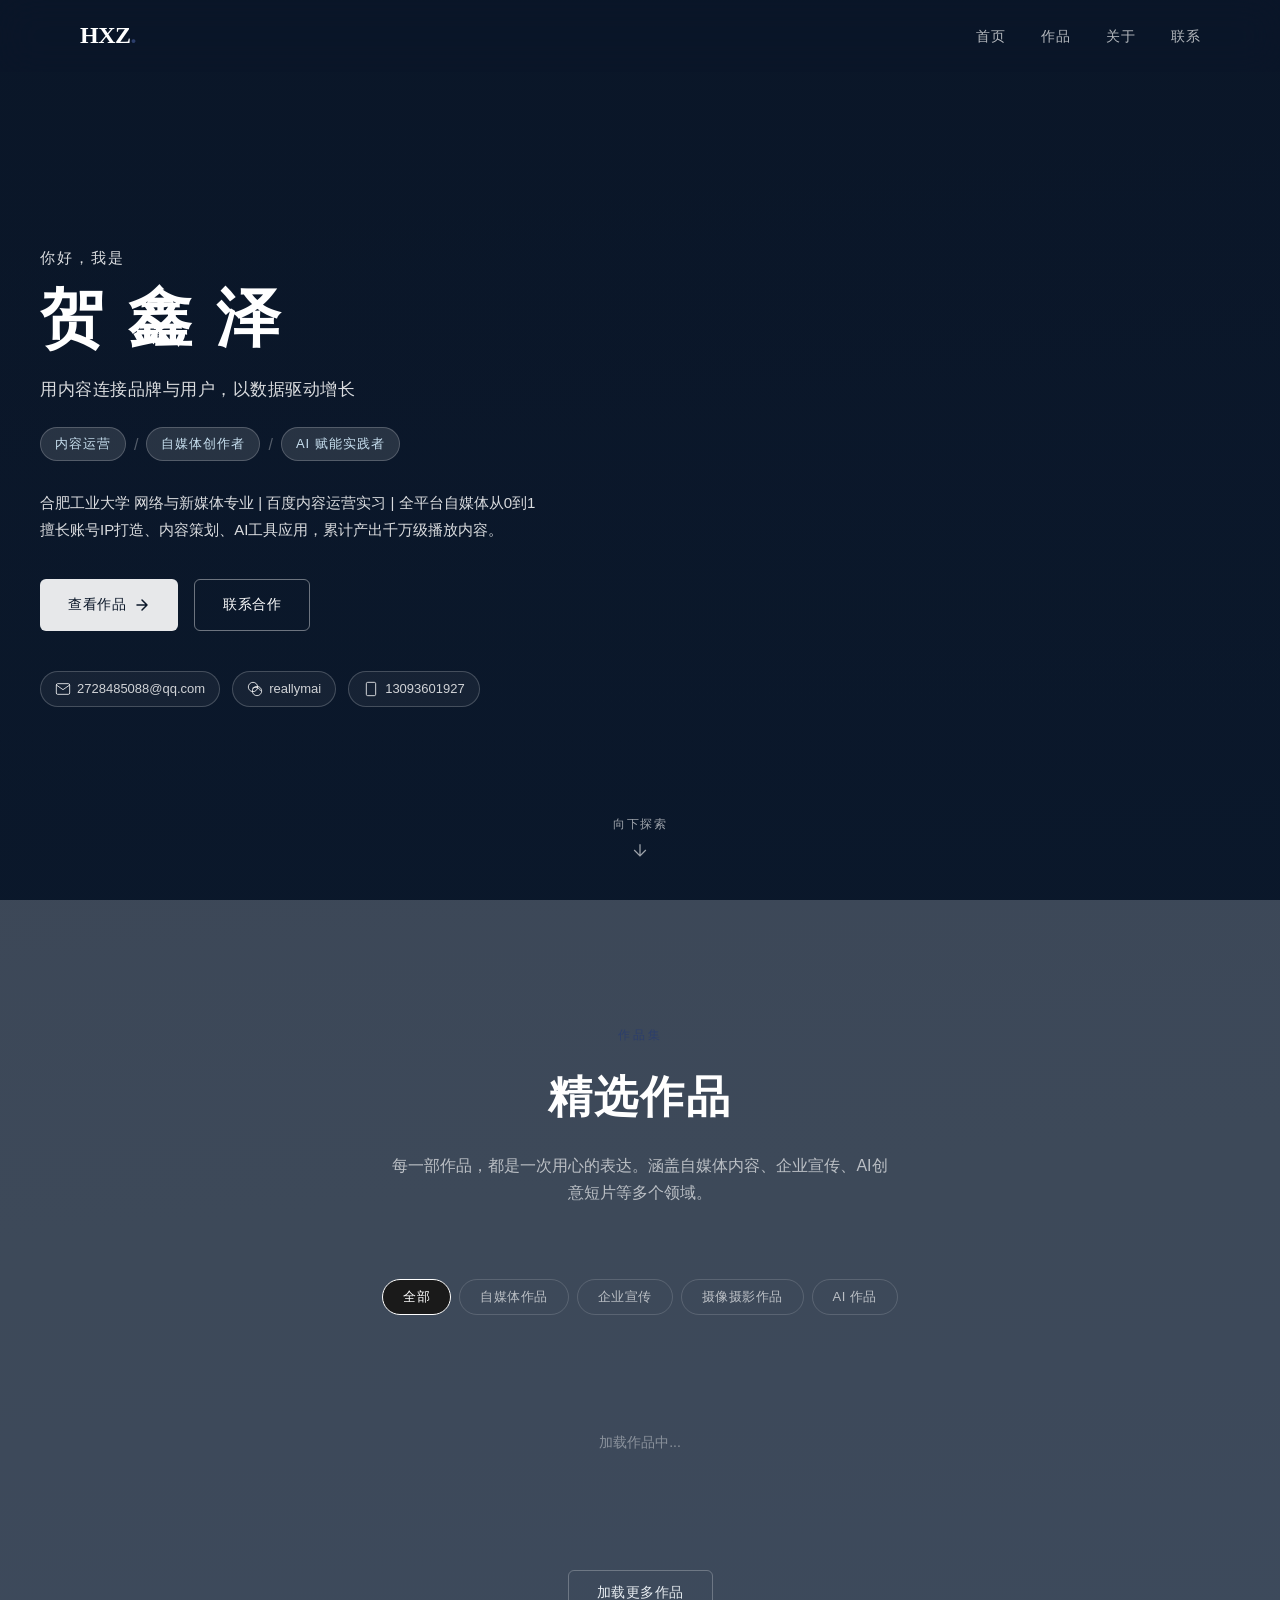
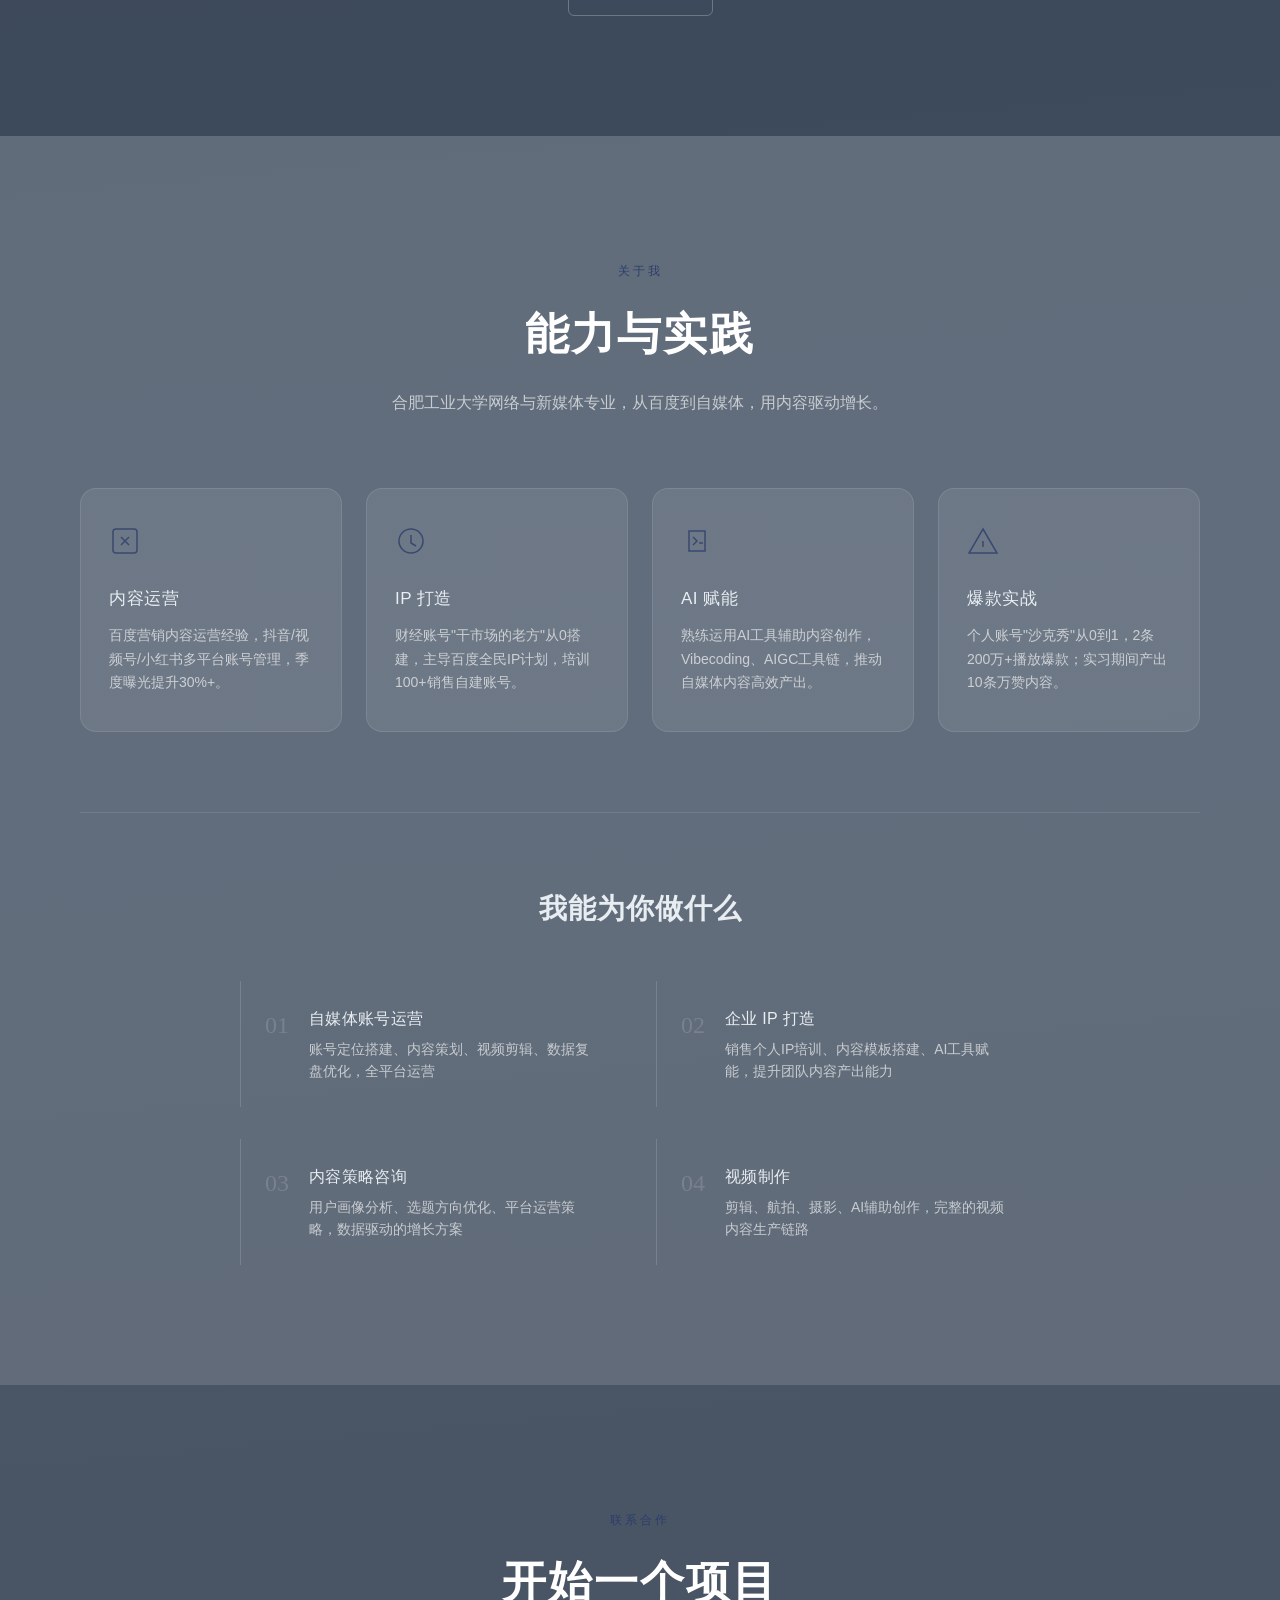
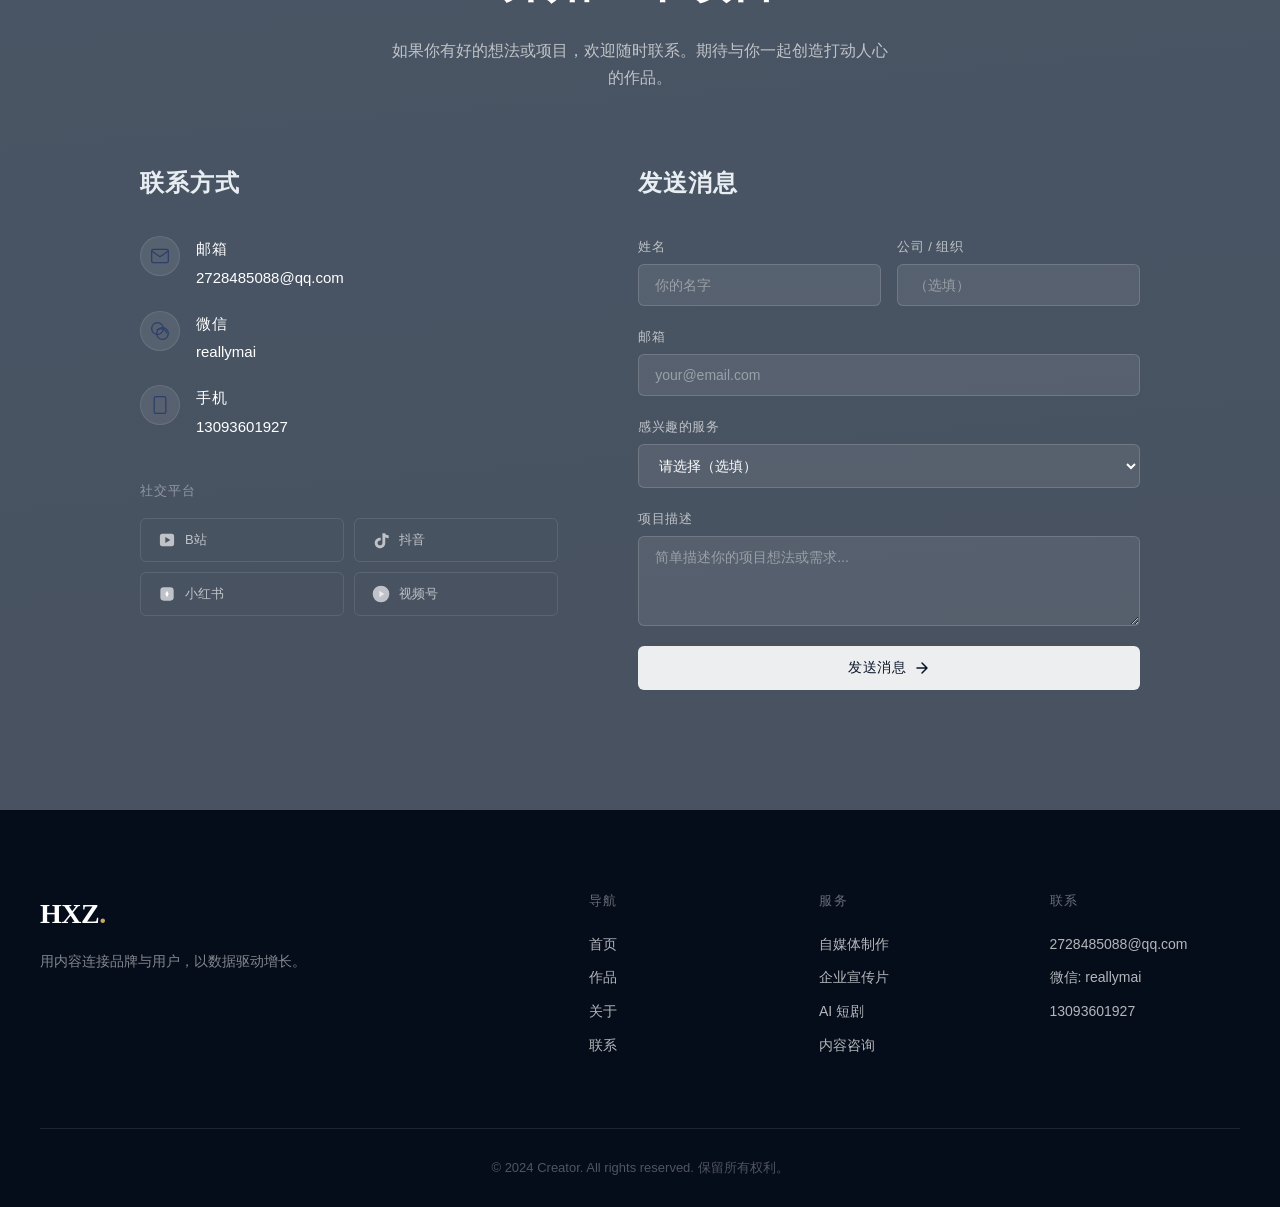
==== commit b7bffe1c: "优化加载速度：移除Google Fonts、使用系统字体、渐进式背景图、减少网络请求" ====
--- a/index.html
+++ b/index.html
@@ -6,12 +6,11 @@
     <meta name="description" content="贺鑫泽 - 个人作品展示 | 内容运营 | 自媒体创作者 | AI赋能实践者">
     <title>贺鑫泽 | 个人作品集</title>
     <link rel="stylesheet" href="styles.css">
-    <link rel="preconnect" href="https://fonts.googleapis.com">
-    <link rel="preconnect" href="https://fonts.gstatic.com" crossorigin>
-    <link href="https://fonts.googleapis.com/css2?family=Noto+Sans+SC:wght@300;400;500;700&family=Playfair+Display:ital,wght@0,400;0,600;1,400&display=swap" rel="stylesheet">
-    <meta http-equiv="Cache-Control" content="no-cache, no-store, must-revalidate">
-    <meta http-equiv="Pragma" content="no-cache">
-    <meta http-equiv="Expires" content="0">
+    <!-- 使用系统字体，避免 Google Fonts 在国内加载慢的问题 -->
+    <link rel="preload" href="https://images.unsplash.com/photo-1505118380757-91f5f5632de0?w=200&q=30&fm=webp" as="image" type="image/webp">
+    <link rel="dns-prefetch" href="https://images.unsplash.com">
+    <link rel="dns-prefetch" href="https://www.bilibili.com">
+    <link rel="dns-prefetch" href="https://www.youtube.com">
 </head>
 <body>
     <!-- 导航栏 -->
--- a/styles.css
+++ b/styles.css
@@ -20,8 +20,8 @@
     --color-muted-blue: #7a8fa6;
     --color-muted-green: #8a9e8a;
 
-    --font-sans: 'Noto Sans SC', -apple-system, BlinkMacSystemFont, 'Segoe UI', sans-serif;
-    --font-display: 'Playfair Display', 'Noto Sans SC', Georgia, serif;
+    --font-sans: -apple-system, BlinkMacSystemFont, 'PingFang SC', 'Microsoft YaHei', 'Noto Sans SC', 'Segoe UI', Roboto, 'Helvetica Neue', Arial, sans-serif;
+    --font-display: 'Georgia', 'Noto Serif SC', 'Times New Roman', serif;
 
     --max-width: 1200px;
     --nav-height: 72px;
@@ -63,10 +63,27 @@
     font-size: 16px;
     line-height: 1.7;
     color: #e8edf2;
-    background: 
-        linear-gradient(180deg, rgba(10,22,40,0.75) 0%, rgba(15,30,55,0.7) 30%, rgba(10,22,40,0.8) 100%),
-        url('https://images.unsplash.com/photo-1505118380757-91f5f5632de0?w=1920&q=80&fm=webp') center/cover no-repeat fixed;
+    /* 先用纯 CSS 渐变作为即时背景，图片异步加载后覆盖 */
+    background:
+        linear-gradient(175deg, rgba(10,22,40,0.9) 0%, rgba(15,35,60,0.85) 50%, rgba(10,22,40,0.95) 100%);
     overflow-x: hidden;
+}
+
+/* 视口加载完毕后切到图片背景（利用 CSS 层叠特性，图片加载后自然覆盖渐变） */
+@media (min-width: 1px) {
+    body {
+        background:
+            linear-gradient(175deg, rgba(10,22,40,0.75) 0%, rgba(15,35,60,0.7) 50%, rgba(10,22,40,0.8) 100%),
+            url('https://images.unsplash.com/photo-1505118380757-91f5f5632de0?w=800&q=60&fm=webp') center/cover fixed;
+    }
+}
+
+@media (min-width: 1200px) {
+    body {
+        background:
+            linear-gradient(175deg, rgba(10,22,40,0.75) 0%, rgba(15,35,60,0.7) 50%, rgba(10,22,40,0.8) 100%),
+            url('https://images.unsplash.com/photo-1505118380757-91f5f5632de0?w=1600&q=70&fm=webp') center/cover fixed;
+    }
 }
 
 /* 低饱和度自然风光背景（备选方案：直接给 body 背景） */
@@ -205,7 +222,7 @@
     /* 首屏大海背景 */
     background: 
         linear-gradient(180deg, rgba(10,22,40,0.55) 0%, rgba(10,22,40,0.35) 50%, rgba(10,22,40,0.6) 100%),
-        url('https://images.unsplash.com/photo-1505118380757-91f5f5632de0?w=1920&q=80&fm=webp') center/cover no-repeat;
+        url('https://images.unsplash.com/photo-1505118380757-91f5f5632de0?w=800&q=60&fm=webp') center/cover no-repeat;
 }
 
 .hero-bg {
@@ -1356,13 +1373,14 @@
 }
 
 .video-modal-wrapper {
-    aspect-ratio: 16 / 9;
+    width: 100%;
+    max-height: 80vh;
+    min-height: 300px;
     background: #000;
     border-radius: var(--radius-lg);
     overflow: hidden;
     display: flex;
-    align-items: center;
-    justify-content: center;
+    flex-direction: column;
 }
 
 .video-modal-wrapper video,
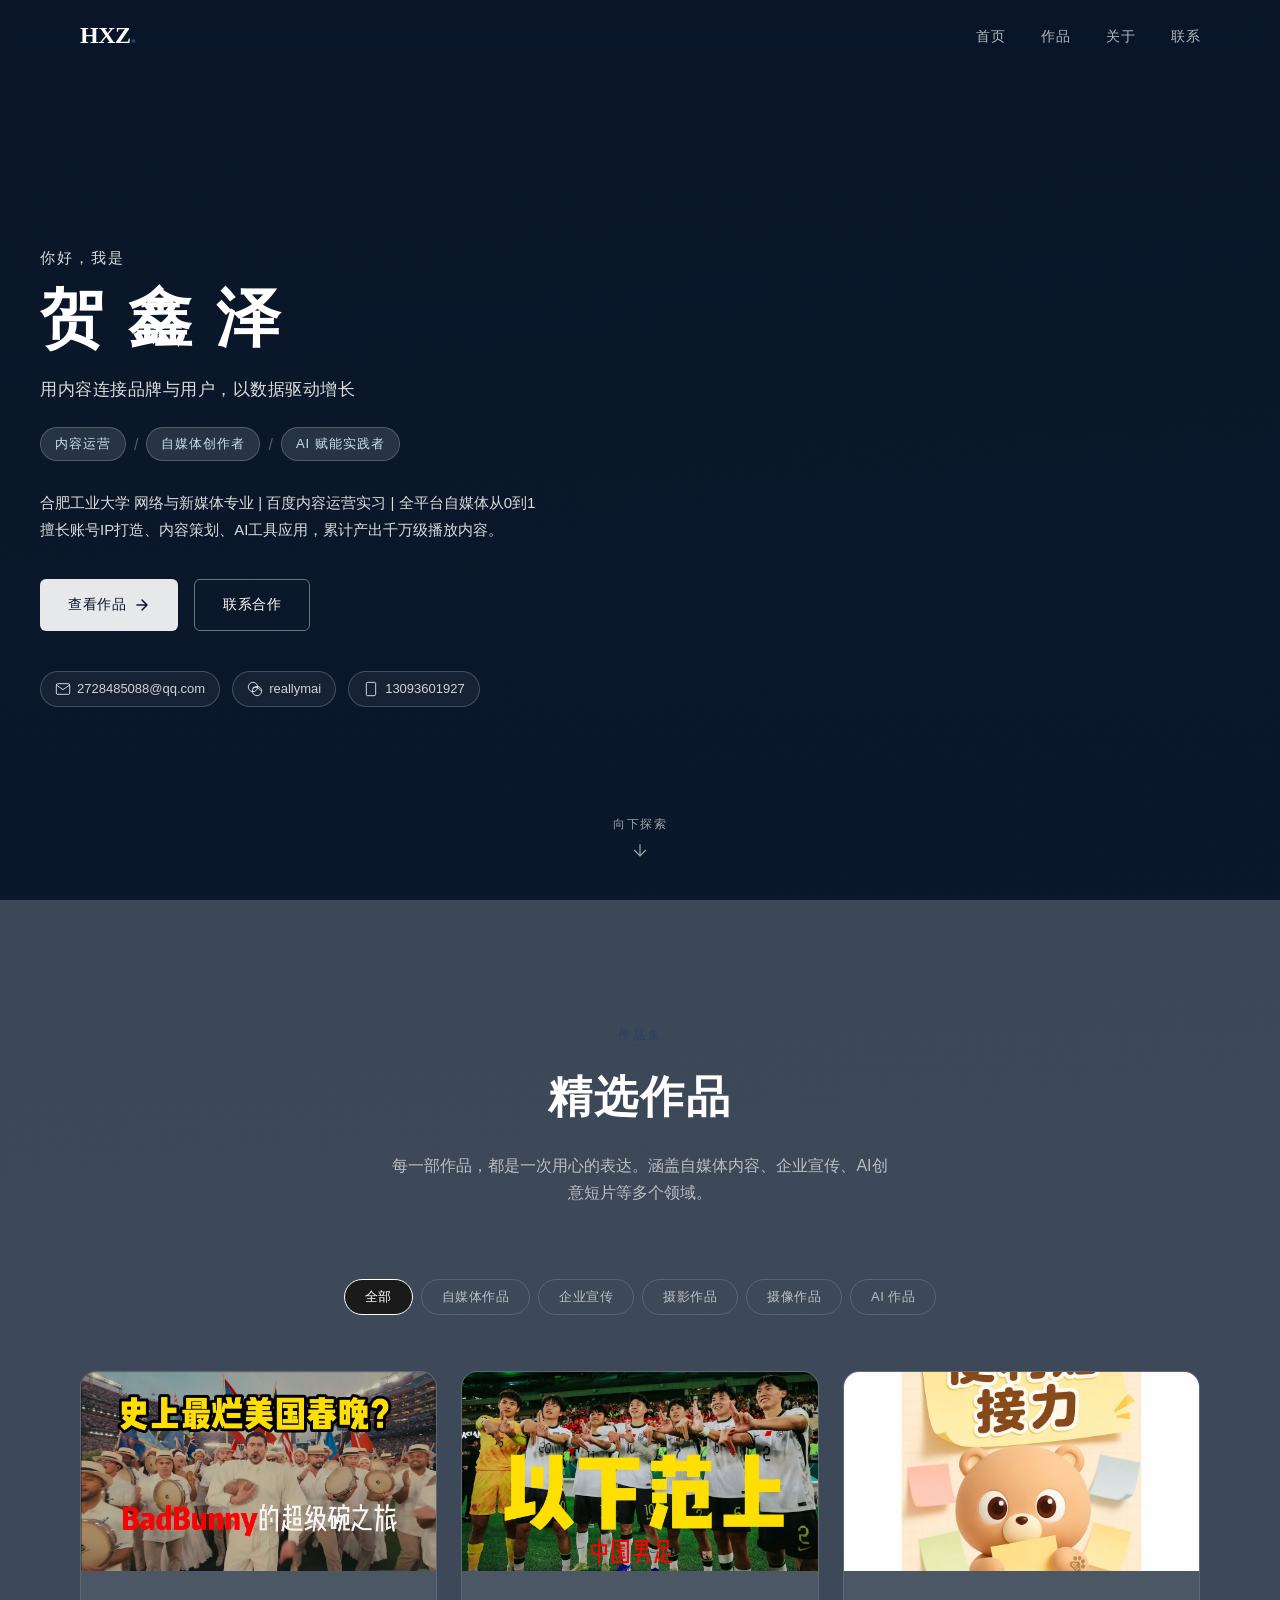
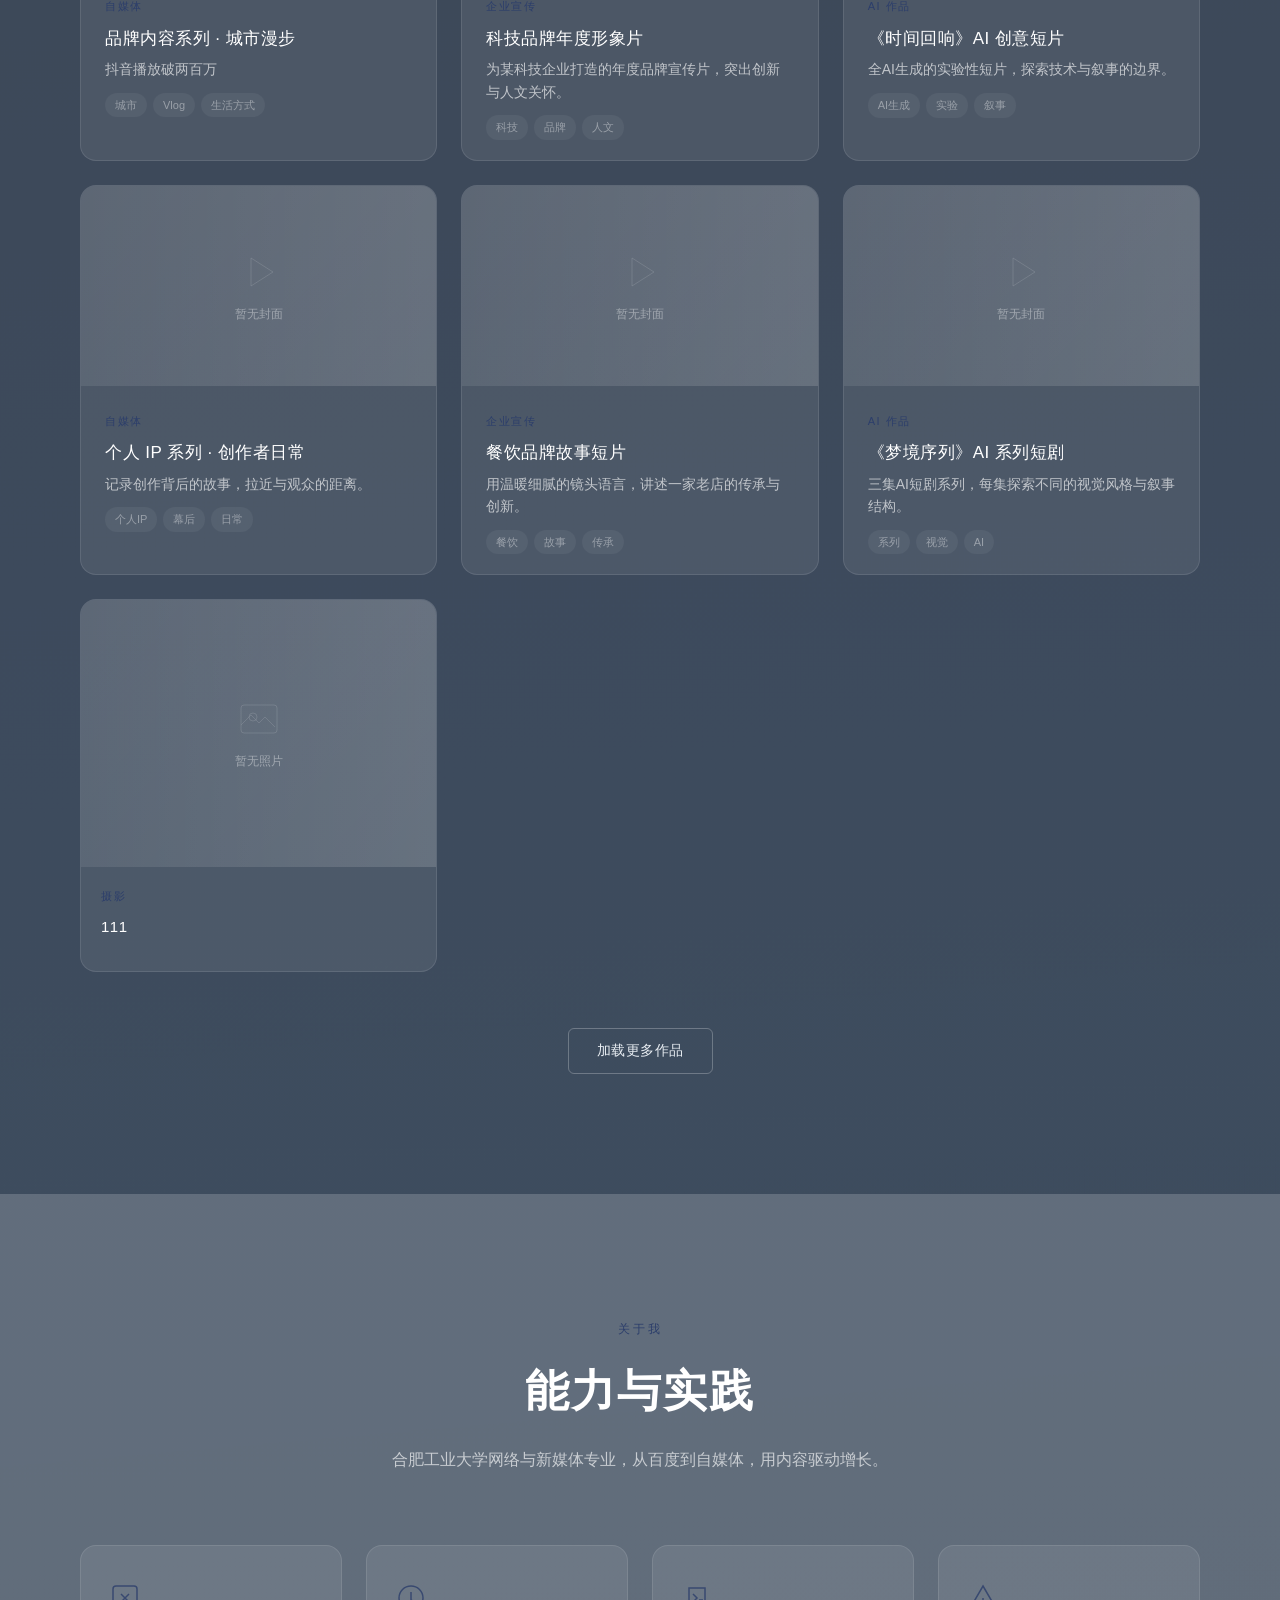
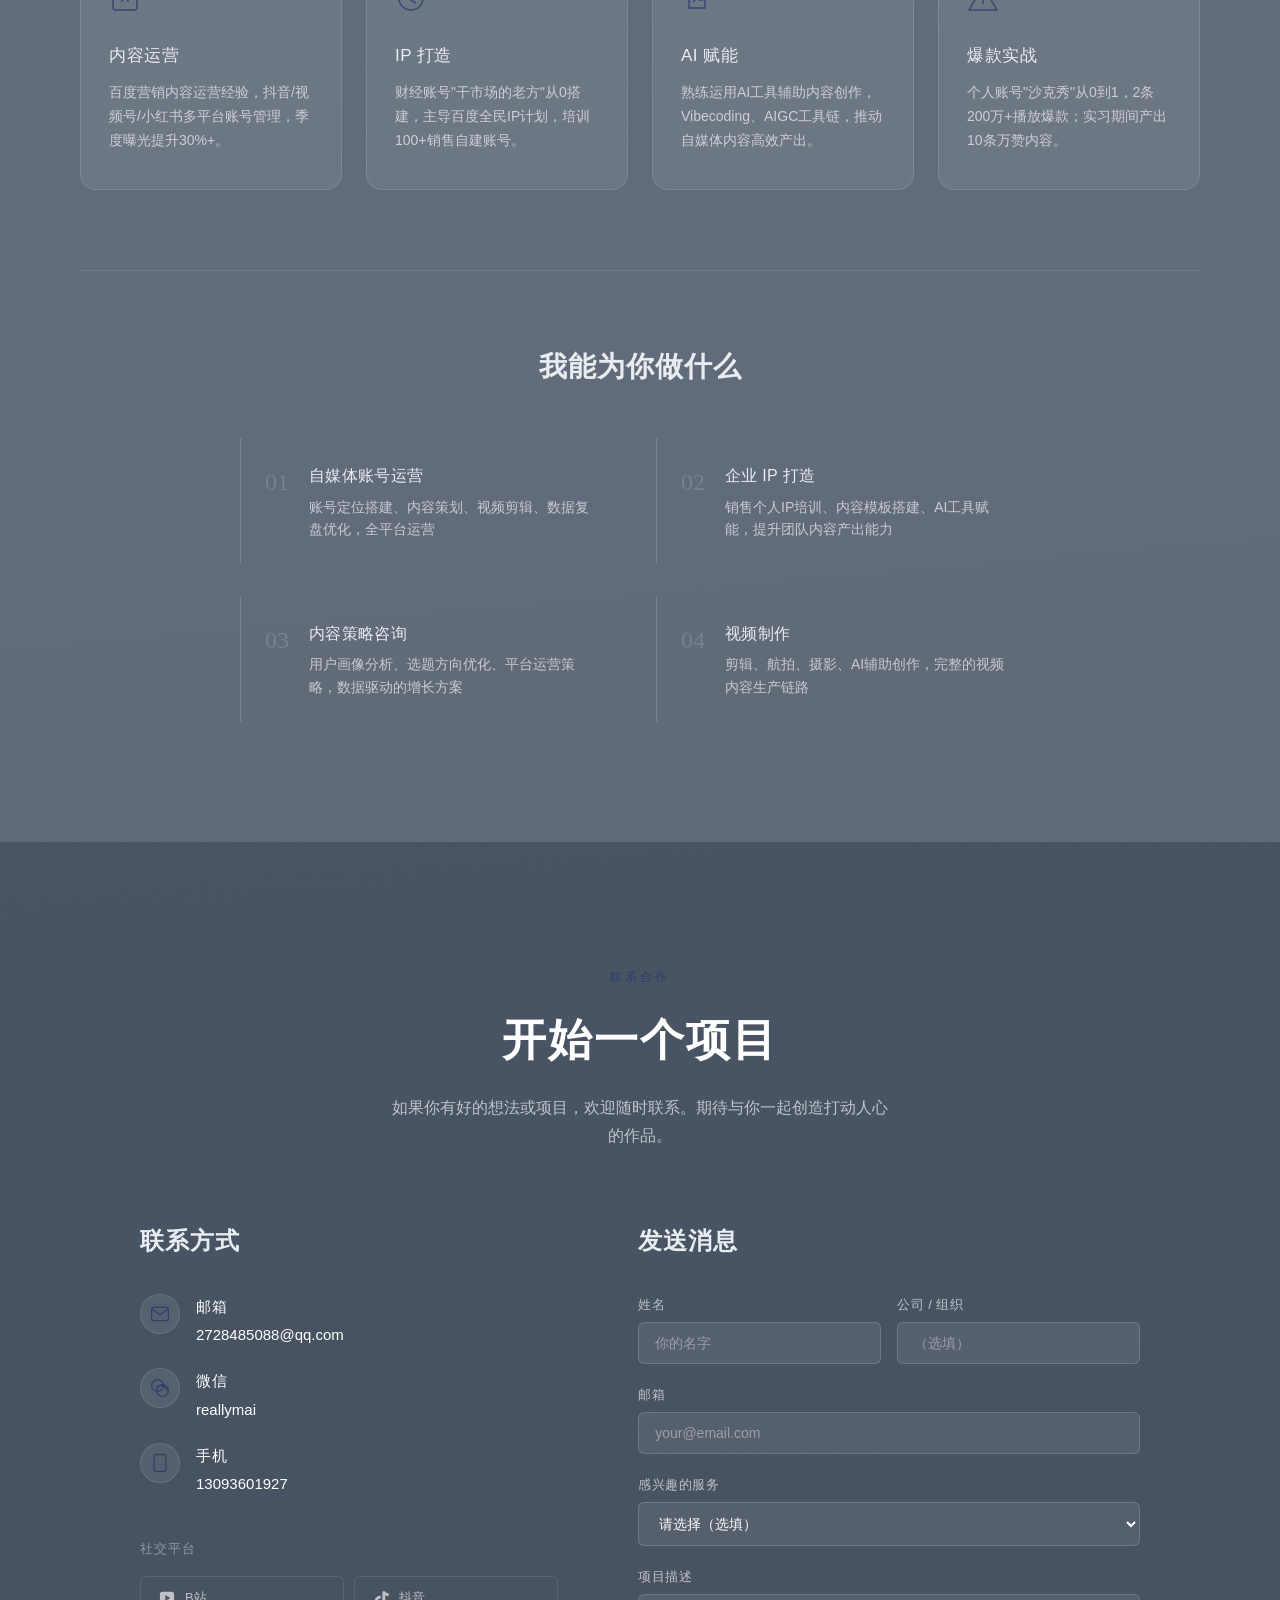
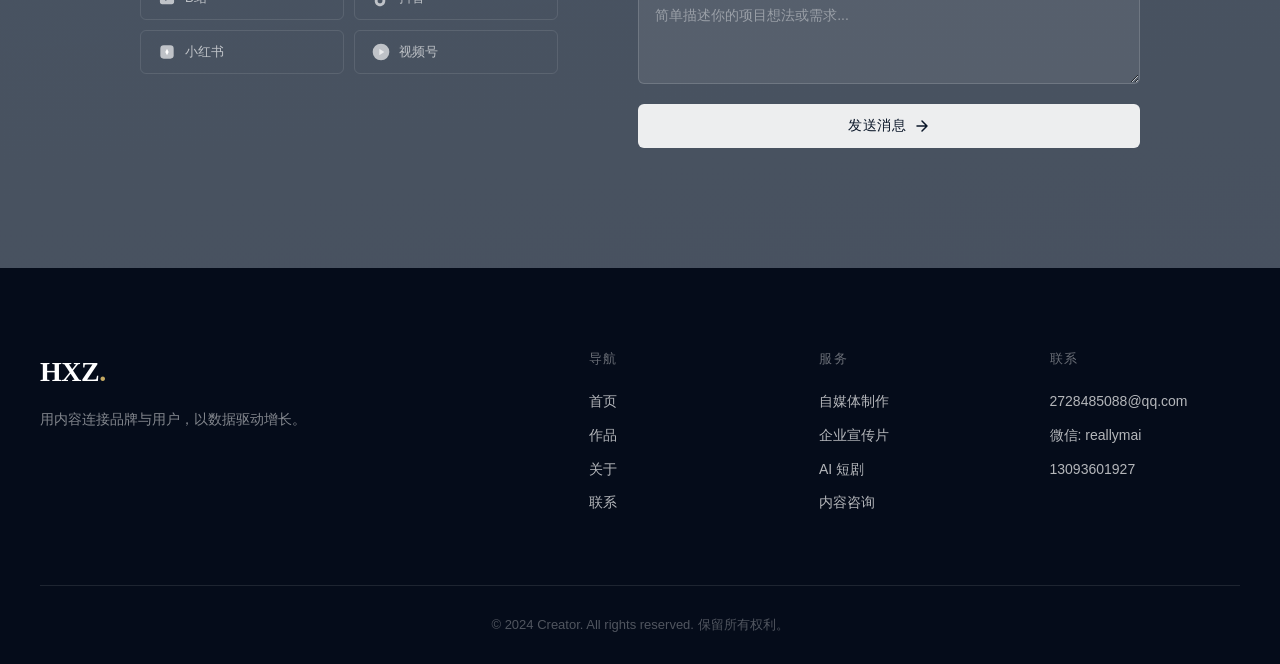
==== commit 65647a9d: "拆分摄影/摄像为两个栏目，摄影作品纯照片展示+点击放大" ====
--- a/index.html
+++ b/index.html
@@ -101,7 +101,8 @@
                 <button class="filter-btn active" data-filter="all">全部</button>
                 <button class="filter-btn" data-filter="media">自媒体作品</button>
                 <button class="filter-btn" data-filter="corporate">企业宣传</button>
-                <button class="filter-btn" data-filter="photo">摄像摄影作品</button>
+                <button class="filter-btn" data-filter="photo">摄影作品</button>
+                <button class="filter-btn" data-filter="video">摄像作品</button>
                 <button class="filter-btn" data-filter="ai">AI 作品</button>
             </div>
 
--- a/styles.css
+++ b/styles.css
@@ -668,6 +668,27 @@
     padding: 20px 24px;
 }
 
+/* 摄影作品卡片：更聚焦图片，信息区更紧凑 */
+.work-card-photo .work-card-media {
+    aspect-ratio: 4 / 3;
+}
+
+.work-card-photo .work-card-info {
+    padding: 14px 20px;
+}
+
+.work-card-photo .work-card-title {
+    font-size: 15px;
+}
+
+.work-card-photo .work-card-desc {
+    font-size: 13px;
+    -webkit-line-clamp: 2;
+    display: -webkit-box;
+    -webkit-box-orient: vertical;
+    overflow: hidden;
+}
+
 .work-card-category {
     font-size: 11px;
     font-weight: 500;
